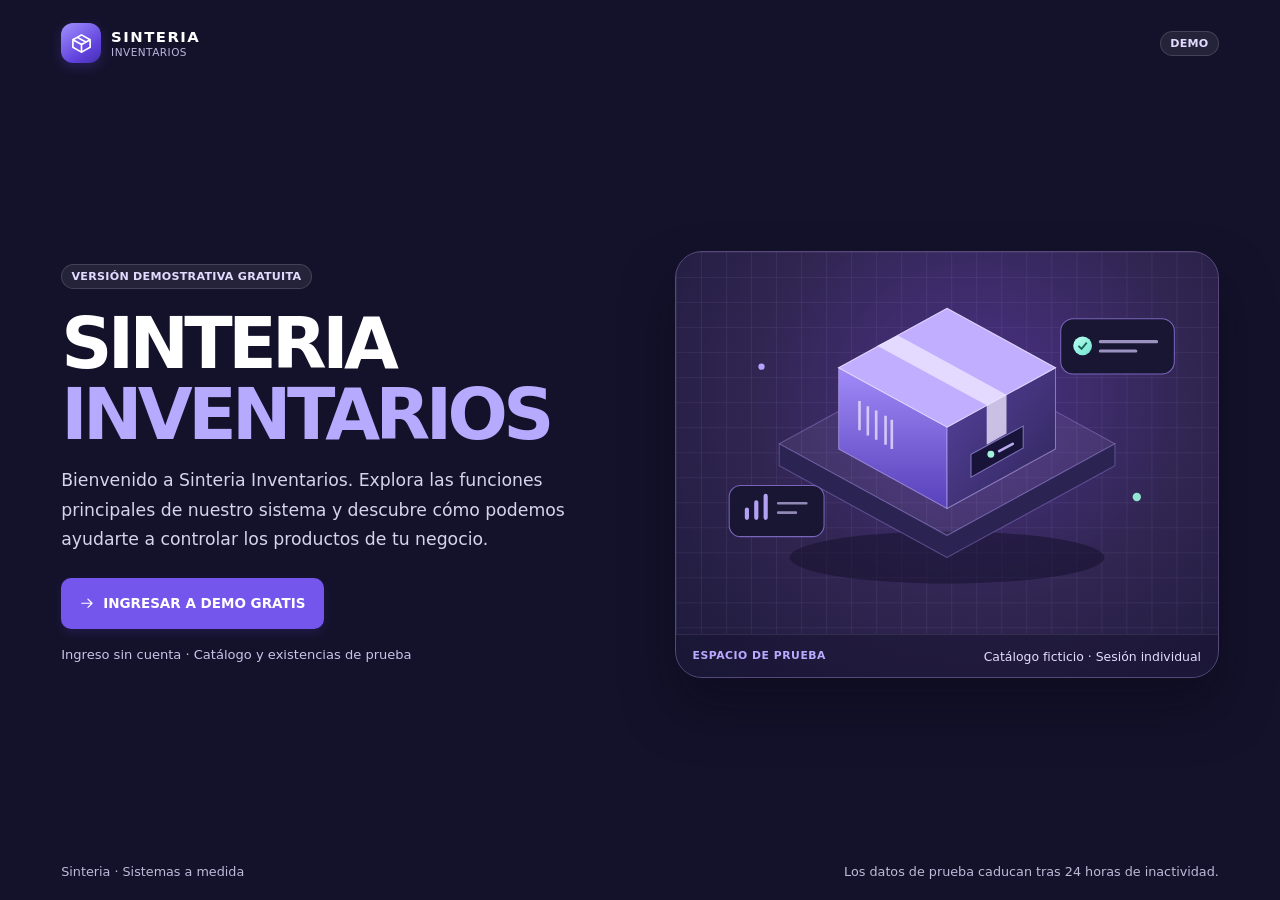
==== inventarios/index.html @ bbf470cc "Publicar demo de inventarios de Sinteria" ====
<!doctype html>
<html lang="es-PE">
<head>
  <meta charset="utf-8">
  <meta name="viewport" content="width=device-width, initial-scale=1, viewport-fit=cover">
  <meta name="color-scheme" content="light">
  <base target="_blank">
  <title>Sinteria Inventarios — Demo</title>
  <style>
:root {
  --bg: #f5f6fc;
  --paper: #fff;
  --text: #1e2037;
  --muted: #5c627a;
  --line: #e2e5f1;
  --brand: #5a3ed3;
  --brand-dark: #4730b3;
  --brand-light: #eeebff;
  --side: #191735;
  --green: #137058;
  --amber: #8a4b06;
  --red: #a72746;
  --blue: #1e568c;
  --shadow: 0 4px 16px #27234d0a;
  font-family: Inter, ui-sans-serif, system-ui, -apple-system, BlinkMacSystemFont, "Segoe UI", sans-serif;
  color: var(--text);
  background: var(--bg);
  font-size: 15px;
  font-synthesis: none;
}
*, *::before, *::after { box-sizing: border-box; }
body { margin: 0; min-width: 300px; }
a { color: var(--brand-dark); }
button, input, select, textarea { font: inherit; }
button, select { cursor: pointer; }
button:disabled { opacity: .55; cursor: wait; }
button:focus-visible, a:focus-visible, select:focus-visible, input:focus-visible, textarea:focus-visible {
  outline: 3px solid #856aff; outline-offset: 3px;
}
button:focus:not(:focus-visible) { outline: none; }
[hidden] { display: none !important; }
h1, h2, h3, p { margin: 0; }
h1, h2, h3 { letter-spacing: -.024em; }
small { font-size: .83rem; }
.muted, .caption { color: var(--muted); }
.caption { font-size: .88rem; line-height: 1.55; }
.skip { position: absolute; left: 12px; top: -100px; z-index: 90; padding: .75rem; background: white; }
.skip:focus { top: 8px; }
.icon { width: 1.18em; height: 1.18em; flex: none; vertical-align: -.2em; }
.tag, .pill {
  display: inline-flex; align-items: center; gap: .4rem; white-space: nowrap; border-radius: 999px;
  padding: .35rem .62rem; font-size: .74rem; font-weight: 750; letter-spacing: .025em;
}
.tag { color: #4c33bd; background: var(--brand-light); }
.pill { color: #46506a; background: #eef1f7; }
.pill.normal { color: var(--green); background: #e0f7ee; }
.pill.bajo { color: var(--amber); background: #fff0d9; }
.pill.quiebre { color: var(--red); background: #ffe9ee; }
.pill.exceso { color: var(--blue); background: #e7f2ff; }
.pill.entrada, .pill.positivo { color: var(--green); background: #e0f7ee; }
.pill.salida, .pill.negativo { color: #8d3550; background: #fdeaf0; }
.pill.traslado { color: var(--blue); background: #e7f2ff; }
.pill.venta { color: var(--brand-dark); background: var(--brand-light); }
.btn {
  display: inline-flex; justify-content: center; align-items: center; gap: .48rem; text-align: center;
  min-height: 40px; padding: .64rem .9rem; border: 1px solid transparent; border-radius: 10px;
  font-size: .9rem; font-weight: 710; text-decoration: none; line-height: 1.2;
  transition: background .16s ease, box-shadow .16s ease, border .16s ease;
}
.btn.primary { color: white; background: var(--brand); box-shadow: 0 4px 10px #5a3ed32c; }
.btn.primary:hover:not(:disabled) { background: var(--brand-dark); }
.btn.secondary { color: #423b69; background: white; border-color: #dce0ee; }
.btn.secondary:hover:not(:disabled) { border-color: #b9adee; background: #faf8ff; }
.btn.ghost { color: var(--brand-dark); background: transparent; }
.btn.ghost:hover:not(:disabled) { background: var(--brand-light); }
.btn.danger { color: white; background: #aa2d50; }
.btn.icon-only { min-width: 40px; padding: .58rem; }
.btn.small { min-height: 33px; padding: .45rem .61rem; font-size: .81rem; }
.btn .icon { width: 1.1rem; height: 1.1rem; }
.btn.is-loading::before { content: ''; width: .9em; height: .9em; border: 2px solid currentColor; border-right-color: transparent; border-radius: 100%; animation: spin .7s linear infinite; }
.btn.is-loading .icon { display: none; }
@keyframes spin { to { transform: rotate(360deg); } }
.brand { display: flex; align-items: center; gap: .66rem; min-width: 0; }
.brand-mark {
  display: grid; place-items: center; width: 40px; height: 40px; border-radius: 12px;
  background: linear-gradient(145deg,#a191ff,#6041dc 68%,#4430ac); color: white; box-shadow: 0 4px 12px #5340b753;
}
.brand-mark .icon { width: 23px; height: 23px; }
.brand strong { display: block; font-size: .99rem; font-weight: 840; letter-spacing: .1em; }
.brand small { display: block; color: #bcb6de; font-size: .7rem; letter-spacing: .045em; }
.welcome { min-height: 100dvh; display: grid; grid-template-rows: auto 1fr auto; color: white; background: #14122b; }
.welcome-header, .welcome-footer, .welcome-inner { max-width: 1260px; width: 100%; margin: 0 auto; }
.welcome-header { display: flex; justify-content: space-between; align-items: center; padding: 1.55rem clamp(1.2rem, 4vw, 4rem); }
.welcome-header .tag, .hero-tag { background: #ffffff13; color: #e3dbff; border: 1px solid #ffffff24; }
.welcome-footer { display: flex; justify-content: space-between; flex-wrap: wrap; gap: .6rem; padding: 1.4rem clamp(1.2rem, 4vw, 4rem); font-size: .85rem; color: #c0bad9; }
.welcome-inner { display: grid; grid-template-columns: minmax(0,1.04fr) minmax(0,.96fr); align-items: center; gap: 1.6rem; padding: 2rem clamp(1.2rem, 4vw, 4rem); }
.welcome-copy h1 { font-size: clamp(2.75rem, 5.55vw, 5.2rem); letter-spacing: -.065em; line-height: .99; font-weight: 810; margin: 1.35rem 0 1.1rem; }
.welcome-copy h1 span { display: block; color: #b6aaff; }
.welcome-copy p { max-width: 34rem; font-size: clamp(1rem, 1.35vw, 1.17rem); line-height: 1.7; color: #d7d2ed; margin-bottom: 1.55rem; }
.welcome .btn.primary { background: #7456ec; min-height: 51px; padding-inline: 1.15rem; }
.welcome .btn.primary:hover { background: #6547e3; }
.welcome-copy .mini { margin: 1rem 0 0; color: #cac3e7; font-size: .87rem; }
.welcome-visual {
  border-radius: 27px; overflow: hidden; position: relative; min-width: 0;
  background: radial-gradient(ellipse at 55% 34%,#4b3286 0,#302550 54%,#1c193a 100%);
  border: 1px solid #574879; box-shadow: 0 30px 50px #08071680; isolation: isolate;
}
.welcome-visual svg { width: 100%; display: block; }
.visual-caption { padding: .92rem 1.12rem; display: flex; justify-content: space-between; flex-wrap: wrap; gap: .5rem; color: #e4ddff; background: #17143188; border-top: 1px solid #ffffff17; font-size: .83rem; }
.visual-caption strong { letter-spacing: .05em; font-size: .72rem; color: #b9aaff; }
.choose { max-width: 850px; width: 100%; margin: auto; padding: 1.8rem 1.15rem 3.2rem; }
.choose h1 { font-size: clamp(2rem, 4vw, 3.4rem); line-height: 1.05; margin: .75rem 0 .62rem; }
.choose > p { color: #d0c9ea; line-height: 1.55; }
.mode-grid { display: grid; grid-template-columns: 1fr 1fr; gap: 1rem; margin-top: 1.5rem; }
.mode-card { display: flex; flex-direction: column; align-items: flex-start; text-align: left; padding: 1.35rem; border: 1px solid #605687; border-radius: 17px; color: white; background: #242044; transition: background .18s, border .18s; }
.mode-card:hover:not(:disabled) { background: #322655; border-color: #a591ee; }
.mode-card h2 { font-size: 1.4rem; margin: .7rem 0 .45rem; }
.mode-card p { color: #d6cfee; line-height: 1.55; margin-bottom: 1rem; }
.mode-card .go { color: #c7baff; font-weight: 740; margin-top: auto; }
.shell { min-height: 100dvh; display: grid; grid-template-columns: 242px minmax(0, 1fr); }
.sidebar { height: 100dvh; position: sticky; top: 0; overflow: auto; background: var(--side); color: #fff; padding: 1.15rem .83rem; display: flex; flex-direction: column; }
.sidebar .brand { padding: .25rem .42rem 1.15rem; }
.nav-section { padding: .68rem .54rem .25rem; color: #a8a1c7; font-size: .66rem; letter-spacing: .12em; font-weight: 800; }
.nav-link {
  width: 100%; display: flex; align-items: center; gap: .7rem; background: transparent; color: #dfdbf0; border: 0;
  text-align: left; border-radius: 9px; padding: .59rem .59rem; min-height: 38px; font-size: .85rem; font-weight: 620;
}
.nav-link:hover { background: #ffffff12; }
.nav-link[aria-current="page"] { color: #fff; background: #4e3a91; box-shadow: inset 3px 0 #a58eff; }
.nav-link .lock-icon { margin-left: auto; color: #b1a9cf; font-size: .88em; }
.side-bottom { margin-top: auto; padding: .85rem .62rem .08rem; }
.side-bottom div { display: flex; align-items: center; gap: .5rem; color: #dbd4f5; font-size: .8rem; }
.side-bottom small { display: block; color: #b8b0d3; padding-top: .3rem; font-size: .72rem; }
.topbar { min-height: 67px; background: var(--paper); border-bottom: 1px solid var(--line); display: flex; align-items: center; justify-content: space-between; gap: 1rem; padding: .75rem clamp(1rem,3vw,2.2rem); position: sticky; top: 0; z-index: 10; }
.top-left, .top-right, .actions { display: flex; align-items: center; flex-wrap: wrap; gap: .58rem; }
.top-context { font-size: .87rem; font-weight: 720; }
.top-mode { color: var(--brand-dark); }
.avatar { display: grid; place-items: center; width: 36px; height: 36px; border-radius: 50%; background: #ebe5ff; color: #462fae; font-size: .74rem; font-weight: 820; }
.mobile-nav { display: none; }
.main { max-width: 1570px; margin: 0 auto; padding: 1.4rem clamp(1rem,3vw,2.2rem) 2.2rem; }
.page-head { display: flex; flex-wrap: wrap; align-items: flex-end; justify-content: space-between; gap: .9rem; margin-bottom: 1.1rem; }
.page-head h1 { font-size: clamp(1.8rem,3vw,2.5rem); line-height: 1.08; margin: .3rem 0; }
.eyebrow { color: var(--brand-dark); font-size: .72rem; font-weight: 830; letter-spacing: .11em; text-transform: uppercase; }
.page-head p { color: var(--muted); line-height: 1.5; font-size: .92rem; max-width: 46rem; }
.dash-banner { display: flex; justify-content: space-between; align-items: center; flex-wrap: wrap; gap: .85rem; background: linear-gradient(104deg,#271e56,#3d297d 75%,#5535a0); color: white; border-radius: 15px; padding: 1.02rem 1.2rem; margin-bottom: 1rem; }
.dash-banner h2 { font-size: 1.24rem; margin: .22rem 0; }
.dash-banner .eyebrow, .dash-banner p { color: #ddd4fc; }
.dash-banner p { font-size: .85rem; }
.dash-banner .btn { border-color: #ffffff48; color: white; background: #ffffff13; }
.dash-banner .btn:hover { background: #ffffff26; }
.metrics { display: grid; grid-template-columns: repeat(4,minmax(0,1fr)); gap: .85rem; margin-bottom: 1rem; }
.metrics.sales-metrics { grid-template-columns: repeat(3,minmax(0,1fr)); }
.metric {
  min-width: 0; min-height: 124px; border: 1px solid var(--line); border-radius: 13px; background: white; box-shadow: var(--shadow);
  padding: .85rem; color: var(--text); text-align: left; display: flex; flex-direction: column; gap: .28rem; justify-content: space-between;
}
button.metric:hover { border-color: #b8a7ef; }
.metric-title { display: flex; align-items: center; justify-content: space-between; gap: .3rem; font-weight: 720; font-size: .85rem; }
.metric-icon { width: 31px; height: 31px; display: grid; place-items: center; flex: none; border-radius: 9px; background: #efebff; color: #5a3ed3; }
.metric-icon.bajo { background: #fff0d9; color: var(--amber); }
.metric-icon.quiebre { background: #ffe9ee; color: var(--red); }
.metric-icon.exceso { background: #e7f2ff; color: var(--blue); }
.metric-value { font-size: clamp(1.4rem,2.5vw,1.95rem); font-weight: 810; line-height: 1.08; overflow-wrap: anywhere; }
.metric-value.text { font-size: 1.12rem; }
.metric-caption { color: var(--muted); font-size: .75rem; }
.grid-two { display: grid; grid-template-columns: 1.05fr 1fr; gap: .9rem; margin-bottom: .9rem; }
.panel { min-width: 0; background: white; border: 1px solid var(--line); border-radius: 14px; box-shadow: var(--shadow); overflow: hidden; }
.panel.pad { padding: 1.05rem; }
.panel-head { display: flex; justify-content: space-between; align-items: center; gap: .55rem; padding: .9rem 1rem; }
.panel-head h2, .panel.pad h2 { font-size: 1.17rem; }
.panel-head p { margin-top: .2rem; }
.stack { display: grid; gap: .9rem; }
.table-wrap { overflow: auto; width: 100%; }
.table-wrap:focus-visible { outline: 3px solid #856aff; outline-offset: -3px; }
table { border-collapse: collapse; width: 100%; font-size: .87rem; text-align: left; }
th { background: #f3f3fa; color: #4f546f; font-size: .72rem; font-weight: 820; letter-spacing: .045em; text-transform: uppercase; }
th, td { padding: .7rem .78rem; border-bottom: 1px solid #edf0f7; vertical-align: middle; }
tbody tr:last-child td { border-bottom: 0; }
tbody tr:hover td { background: #fafaff; }
td small { display: block; color: var(--muted); margin-top: .22rem; line-height: 1.36; }
td .btn + .btn { margin-left: .25rem; }
.name-cell { min-width: 140px; }
.path-cell { min-width: 154px; }
.nowrap { white-space: nowrap; }
.num { text-align: right; font-variant-numeric: tabular-nums; white-space: nowrap; }
.id, .code { font-family: ui-monospace, SFMono-Regular, Consolas, monospace; font-weight: 700; font-size: .77rem; color: #51428b; }
.filter-bar { display: flex; flex-wrap: wrap; gap: .65rem; align-items: flex-end; padding: .83rem; border-bottom: 1px solid var(--line); }
.filter-bar .field { flex: 1 1 135px; min-width: 0; }
.filter-bar .field.search { flex: 2 1 220px; }
.field { display: flex; min-width: 0; flex-direction: column; gap: .36rem; font-size: .83rem; font-weight: 720; color: #373a54; }
.field input, .field select, .field textarea {
  min-height: 40px; width: 100%; min-width: 0; color: var(--text); background: white; border: 1px solid #d9ddeb; padding: .6rem .66rem;
  border-radius: 8px; font-size: .88rem; font-weight: 520;
}
.field textarea { resize: vertical; min-height: 67px; }
.field input::placeholder, .field textarea::placeholder { color: #747995; }
.field small { font-weight: 500; }
.field-grid { display: grid; grid-template-columns: repeat(2,minmax(0,1fr)); gap: .8rem; }
.field-grid.three { grid-template-columns: repeat(3,minmax(0,1fr)); }
.field-grid .wide { grid-column: 1 / -1; }
.table-note { padding: .68rem .82rem; border-top: 1px solid var(--line); color: var(--muted); font-size: .8rem; }
.empty { padding: 2rem 1rem; text-align: center; color: var(--muted); }
.empty .icon { font-size: 1.55rem; color: #7964c5; margin-bottom: .38rem; }
.empty strong { display: block; color: var(--text); margin: .26rem 0; }
.empty p { font-size: .87rem; line-height: 1.5; }
.warehouse-bars { display: grid; gap: .84rem; padding: .1rem 1rem 1.1rem; }
.bar-item { display: grid; gap: .3rem; min-width: 0; }
.bar-title { display: flex; justify-content: space-between; align-items: center; gap: .45rem; font-size: .85rem; }
.bar-title strong { overflow-wrap: anywhere; }
.bar-track { height: 7px; border-radius: 30px; background: #edeafa; overflow: hidden; }
.bar-fill { height: 100%; min-width: 0; border-radius: 30px; background: linear-gradient(90deg,#6c4de1,#9782ee); }
.list { list-style: none; margin: 0; padding: 0; }
.list-row { display: flex; justify-content: space-between; align-items: center; gap: .68rem; padding: .66rem 1rem; border-top: 1px solid #edf0f7; font-size: .86rem; }
.list-row strong, .list-row small { display: block; }
.list-row small { margin-top: .2rem; color: var(--muted); }
.tree { display: grid; grid-template-columns: repeat(3,minmax(0,1fr)); gap: .9rem; }
.tree-card h2 { font-size: 1.05rem; }
.tree-sub { padding: .75rem .88rem; border-top: 1px solid var(--line); }
.tree-sub h3 { font-size: .9rem; }
.tree-heading { display: flex; justify-content: space-between; gap: .35rem; align-items: flex-start; }
.tree-loc { display: flex; align-items: center; justify-content: space-between; gap: .25rem; padding: .45rem 0; color: var(--muted); font-size: .84rem; }
.tree-loc .actions { flex-wrap: nowrap; }
.guide { padding: clamp(1.05rem,3vw,1.9rem); max-width: 820px; }
.guide h2 { margin: .65rem 0 .6rem; font-size: 1.5rem !important; }
.guide p { color: var(--muted); line-height: 1.65; margin-bottom: .82rem; }
.guide .actions { margin-top: 1.05rem; }
.guide + .guide { margin-top: 1rem; }
.notice { padding: .72rem .84rem; color: #4a3c78; background: #f0edff; border: 1px solid #e5dfff; border-radius: 10px; line-height: 1.55; font-size: .87rem; }
.notice.error { color: #941f43; background: #fff0f3; border-color: #f5c9d5; }
.notice.good { color: #126449; background: #e5f8ef; border-color: #c8ebde; }
.notice.warn { color: #7b490c; background: #fff4e2; border-color: #f6deba; }
.periods { display: flex; align-items: flex-end; flex-wrap: wrap; gap: .55rem; margin-bottom: .9rem; }
.periods .field { min-width: 136px; }
.pills { display: flex; gap: .4rem; flex-wrap: wrap; }
.period-button { background: white; color: #4d4673; border: 1px solid #dfe1ef; border-radius: 20px; font-size: .83rem; font-weight: 730; padding: .5rem .76rem; min-height: 35px; }
.period-button[aria-pressed="true"] { color: #4d33bf; background: #eeeaff; border-color: #bfaef9; }
.sale-builder { display: grid; gap: .65rem; }
.cart-total { display: flex; justify-content: flex-end; align-items: baseline; gap: .75rem; font-weight: 750; }
.cart-total strong { font-size: 1.43rem; color: var(--brand-dark); }
.route { border: 1px solid var(--line); border-radius: 10px; padding: .68rem; min-width: 0; margin: 0; }
.route legend { font-size: .86rem; font-weight: 730; padding: 0 .28rem; }
.route .caption { margin-top: .44rem; }
.report-link { color: inherit; font-weight: 800; }
dialog {
  border: 1px solid var(--line); border-radius: 16px; padding: 0; width: min(95vw, 650px); max-width: calc(100vw - 18px);
  max-height: calc(100dvh - 28px); color: var(--text); box-shadow: 0 22px 90px #14102e55; overflow: auto;
}
dialog[data-wide="true"] { width: min(95vw, 860px); }
dialog::backdrop { background: #181432a6; }
.dialog-head { background: white; position: sticky; top: 0; z-index: 1; padding: .88rem 1.02rem; display: flex; align-items: flex-start; justify-content: space-between; gap: .6rem; border-bottom: 1px solid var(--line); }
.dialog-head h2 { margin: .21rem 0 .18rem; font-size: 1.4rem; }
.dialog-body { padding: .97rem 1.02rem; display: grid; gap: .83rem; }
.dialog-foot { padding: .75rem 1.02rem; display: flex; justify-content: flex-end; gap: .52rem; border-top: 1px solid var(--line); background: white; position: sticky; bottom: 0; z-index: 1; }
.toasts { position: fixed; right: 1rem; bottom: max(1rem,env(safe-area-inset-bottom)); max-width: min(370px,calc(100vw - 2rem)); z-index: 30; display: grid; gap: .45rem; }
.toast { display: flex; align-items: flex-start; gap: .62rem; border: 1px solid #bce8d4; color: #125d49; background: #e9fbf2; padding: .74rem .8rem; border-radius: 10px; box-shadow: 0 5px 18px #19153526; font-weight: 680; font-size: .88rem; line-height: 1.43; }
.toast.error { color: #941f43; border-color: #f2c4d3; background: #fff1f5; }
.toast.warn { color: #7b490c; border-color: #f0d8b2; background: #fff5e4; }
.overlay { display: none; }
@media (max-width: 1120px) { .tree { grid-template-columns: repeat(2,minmax(0,1fr)); } }
@media (max-width: 960px) {
  .shell { grid-template-columns: 204px minmax(0,1fr); }
  .metrics, .metrics.sales-metrics { grid-template-columns: repeat(2,minmax(0,1fr)); }
  .grid-two { grid-template-columns: 1fr; }
}
@media (max-width: 740px) {
  .shell { display: block; }
  .sidebar { position: fixed; left: 0; top: 0; bottom: 0; z-index: 25; width: min(280px,82vw); transform: translateX(-102%); transition: transform .18s ease; visibility: hidden; }
  .sidebar.open { transform: translateX(0); visibility: visible; }
  .overlay.open { display: block; position: fixed; inset: 0; z-index: 20; border: 0; background: #1714338c; }
  .mobile-nav { display: inline-flex; }
  .topbar { min-height: 58px; gap: .45rem; padding: .52rem .75rem; }
  .top-context, .top-right .avatar { display: none; }
  .top-right .btn { max-width: 47vw; }
  .main { padding: 1rem .75rem 1.6rem; }
  .tree { grid-template-columns: 1fr; }
  .welcome-inner { grid-template-columns: 1fr; gap: 1.3rem; align-content: start; padding-top: 1.3rem; }
  .welcome-visual { max-width: 490px; }
  .welcome-visual svg { max-height: 235px; }
  .welcome-footer { padding-top: .9rem; }
  .field input, .field select, .field textarea { font-size: 16px; }
}
@media (max-width: 480px) {
  .mode-grid { grid-template-columns: 1fr; }
  .metric { min-height: 111px; padding: .65rem; }
  .metric-title { font-size: .8rem; }
  .metric-icon { width: 27px; height: 27px; }
  .welcome-copy h1 { margin-top: 1rem; }
  .field-grid.three { grid-template-columns: 1fr; }
  .table-wrap th, .table-wrap td { padding: .59rem .66rem; }
  .top-right .btn { font-size: .76rem; }
}
@media (prefers-reduced-motion: reduce) { *, *::before, *::after { scroll-behavior: auto !important; transition: none !important; animation-duration: .01ms !important; } }
</style>
  <link rel="canonical" href="https://sinteria.github.io/inventarios/">
  <link rel="icon" href="/favicon.ico">
  <meta name="description" content="Prueba el sistema de inventarios, almacenes y ventas de Sinteria con datos de demostración.">
  <meta property="og:title" content="Sinteria Inventarios — Demo">
  <meta property="og:site_name" content="Sinteria Automatizaciones">
  <meta property="og:description" content="Prueba inventarios, almacenes y ventas de Sinteria. Acceso gratuito para clientes.">
  <meta property="og:type" content="website">
  <meta property="og:url" content="https://sinteria.github.io/inventarios/">
  <meta property="og:image" content="https://sinteria.github.io/logo-sinteria.jpeg">
  <meta property="og:image:alt" content="Sinteria Automatizaciones">
  <script>
    window.google = {
      script: {
        run: {
          withSuccessHandler(success) {
            return {
              withFailureHandler(failure) {
                return {
                  rpc(action, token, payload) {
                    fetch('https://script.google.com/macros/s/AKfycbyBjl0xEa5GILQeeexCVjn1zinYg0kTvMvW0BZh7hofvrGq5mDd-rtRiIGBftK8bjpm/exec', {
                      method: 'POST',
                      headers: { 'Content-Type': 'text/plain; charset=utf-8' },
                      body: JSON.stringify({ protocol: 'sinteria-rpc-v1', action, token, payload }),
                      credentials: 'omit',
                      redirect: 'follow',
                      referrerPolicy: 'no-referrer'
                    }).then(response => response.json()).then(success, failure);
                  }
                };
              }
            };
          }
        }
      }
    };
  </script>
</head>
<body>
  <a class="skip" href="#main" target="_self">Saltar al contenido</a>
  <div id="app"></div>
  <dialog id="modal" aria-labelledby="dialog-title">
    <div id="modal-content"></div>
  </dialog>
  <div id="toast-area" class="toasts" aria-live="polite"></div>
  <noscript>Activa JavaScript en tu navegador para utilizar la demo de Sinteria Inventarios.</noscript>
  <script>
(() => {
'use strict';

const icons = {
  box:'<path d="M21 8v8l-9 5-9-5V8l9-5 9 5ZM3 8l9 5 9-5M12 13v8M7.5 5.5l9 5"/>',
  grid:'<rect x="3" y="3" width="7" height="7" rx="1.2"/><rect x="14" y="3" width="7" height="7" rx="1.2"/><rect x="3" y="14" width="7" height="7" rx="1.2"/><rect x="14" y="14" width="7" height="7" rx="1.2"/>',
  entry:'<path d="M5 12v7h14v-7M12 3v11m-4-4 4 4 4-4"/>',
  exit:'<path d="M5 12v7h14v-7M12 14V3m-4 4 4-4 4 4"/>',
  cart:'<path d="M3 4h2l3 11h10l3-8H6"/><circle cx="9" cy="20" r="1"/><circle cx="17" cy="20" r="1"/>',
  pin:'<path d="M19 10c0 5-7 11-7 11S5 15 5 10a7 7 0 1 1 14 0Z"/><circle cx="12" cy="10" r="2.2"/>',
  layers:'<path d="m12 3 9 5-9 5-9-5 9-5Zm-9 9 9 5 9-5m-18 4 9 5 9-5"/>',
  transfer:'<path d="M3 7h17m-4-4 4 4-4 4M21 17H4m4-4-4 4 4 4"/>',
  clock:'<circle cx="12" cy="12" r="9"/><path d="M12 7v5l3 2"/>',
  alert:'<path d="m12 3 10 17H2L12 3Zm0 6v4m0 3v.1"/>',
  close:'<path d="m6 6 12 12M18 6 6 18"/>',
  check:'<path d="m5 12 4 4L19 6"/>',
  caret:'<path d="m6 9 6 6 6-6"/>',
  arrow:'<path d="M4 12h15m-6-6 6 6-6 6"/>',
  menu:'<path d="M4 6h16M4 12h16M4 18h16"/>',
  plus:'<path d="M12 5v14M5 12h14"/>',
  search:'<circle cx="10.8" cy="10.8" r="6.5"/><path d="m16 16 4 4"/>',
  download:'<path d="M4 15v5h16v-5M12 3v12m-4-4 4 4 4-4"/>',
  lock:'<rect x="5" y="10" width="14" height="11" rx="2"/><path d="M8 10V7a4 4 0 0 1 8 0v3m-4 4v3"/>',
  help:'<circle cx="12" cy="12" r="9"/><path d="M9.5 9a2.5 2.5 0 1 1 3.8 2.1c-1 .6-1.3 1.1-1.3 2.1m0 2.8v.1"/>',
  adjust:'<path d="M4 6h16M4 12h16M4 18h16"/><circle cx="9" cy="6" r="2" fill="white"/><circle cx="16" cy="12" r="2" fill="white"/><circle cx="11" cy="18" r="2" fill="white"/>',
  refresh:'<path d="M20 7v5h-5M4 17v-5h5m11 0a8 8 0 0 0-14-5M4 12a8 8 0 0 0 14 5"/>',
  chat:'<path d="M20 11.5a8 8 0 0 1-8 8c-1.2 0-2.3-.3-3.4-.7L4 20l1.2-4.1A8 8 0 1 1 20 11.5ZM8 12h8"/>',
  edit:'<path d="m5 15 10-10 4 4-10 10H5v-4Zm8-8 4 4"/>',
  trash:'<path d="M4 7h16M9 7V4h6v3m3 0-1 13H7L6 7m4 4v5m4-5v5"/>'
};

const pages = {
  dashboard: ['Panel de control','grid'], stock: ['Stock real','box'], products: ['Data maestra','layers'],
  entries: ['Entradas','entry'], exits: ['Salidas','exit'], sales: ['Ventas','cart'], places: ['Almacenes y ubicaciones','pin'],
  transfers: ['Traslados','transfer'], adjustments: ['Ajustes de stock','adjust'], ledger: ['Kardex e historial','clock'],
  alerts: ['Alertas de inventario','alert'], imports: ['Importar Excel','download'], help: ['Acerca de la demo','help']
};
const STATUS = {
  'NORMAL':'normal', 'STOCK BAJO':'bajo', 'QUIEBRE DE STOCK':'quiebre', 'EXCESO DE STOCK':'exceso', 'INACTIVO':'inactivo'
};
const WA = 'https://wa.me/51932280554?text=' + encodeURIComponent('Hola, estuve probando Sinteria Inventarios Demo y quisiera información sobre un sistema de inventarios personalizado para mi empresa.');
const MODE = { almacen: 'Almacén interno', ventas: 'Ventas + inventario' };
const STORAGE = 'sinteria-demo-v1';
const ui = { page:'dashboard', choose:false, nav:false, filters:{}, range:'today', dates:{}, cart:[], busy:false, modal:null, retries:new Map() };
let data = null;
let token = '';
try { token = sessionStorage.getItem(STORAGE) || ''; } catch (_) {}

const $ = (selector, root = document) => root.querySelector(selector);
const $$ = (selector, root = document) => [...root.querySelectorAll(selector)];
const escape = value => String(value ?? '').replace(/[&<>"']/g, char => ({'&':'&amp;','<':'&lt;','>':'&gt;','"':'&quot;',"'":'&#39;'}[char]));
const fold = value => String(value ?? '').normalize('NFD').replace(/[\u0300-\u036f]/g, '').toLowerCase();
const qFmt = new Intl.NumberFormat('es-PE', {maximumFractionDigits:3});
const moneyFmt = new Intl.NumberFormat('es-PE', {minimumFractionDigits:2,maximumFractionDigits:2});
const qty = value => qFmt.format(Number(value || 0));
const money = value => 'S/ ' + moneyFmt.format(Number(value || 0));
const cents = value => Math.round(Number(value || 0) * 100);
const mill = value => Math.round(Number(value || 0) * 1000);
const quantSum = rows => rows.reduce((total, row) => total + mill(row.qty), 0) / 1000;
const dateFmt = stamp => stamp ? stamp.slice(0,10).split('-').reverse().join('/') : '—';
const hourFmt = stamp => stamp ? stamp.slice(11,19) : '—';
const actionIcon = name => `<svg aria-hidden="true" class="icon" viewBox="0 0 24 24" fill="none" stroke="currentColor" stroke-width="1.75" stroke-linecap="round" stroke-linejoin="round">${icons[name] || icons.box}</svg>`;
const modeName = () => MODE[data?.mode] || 'Selecciona modalidad';
const byId = (key, id) => data[key].find(item => item.id === id);
const getProduct = id => byId('p', id);
const getFilter = () => ui.filters[ui.page] ||= {};
const badge = status => `<span class="pill ${STATUS[status] || ''}">${escape(status)}</span>`;
const idText = id => `<span class="id" title="${escape(id)}">${escape(id)}</span>`;

function button(label, action, symbol, variant = 'secondary', value = '', extra = '') {
  return `<button class="btn ${variant}" type="button" data-action="${action}" data-value="${escape(value)}" ${extra}>${symbol ? actionIcon(symbol) : ''}${escape(label)}</button>`;
}

function brand() {
  return `<div class="brand"><span class="brand-mark">${actionIcon('box')}</span><div><strong>SINTERIA</strong><small>INVENTARIOS</small></div></div>`;
}

function welcomeVisual() {
  return `<div class="welcome-visual" aria-hidden="true">
  <svg viewBox="0 0 520 366">
    <defs>
      <pattern id="grid-lines" width="24" height="24" patternUnits="userSpaceOnUse"><path d="M24 0H0V24" fill="none" stroke="#c9b7ff" stroke-opacity=".14"/></pattern>
      <linearGradient id="front" x1="0" x2="0" y2="1"><stop stop-color="#a18af8"/><stop offset="1" stop-color="#5740ba"/></linearGradient>
      <linearGradient id="back" x1="0" x2="1" y2="1"><stop stop-color="#57429e"/><stop offset="1" stop-color="#2e2559"/></linearGradient>
      <linearGradient id="cyan" x1="0" x2="1" y2="1"><stop stop-color="#bcfff0"/><stop offset="1" stop-color="#6ee4cf"/></linearGradient>
    </defs>
    <rect width="520" height="366" fill="url(#grid-lines)"/>
    <ellipse cx="260" cy="293" rx="151" ry="25" fill="#15112d" opacity=".55"/>
    <path d="M260 272 99 184l161-88 161 88-161 88Z" fill="#e4d6ff" fill-opacity=".07" stroke="#beabff" stroke-opacity=".31"/>
    <path d="M260 293 99 205v-21l161 88 161-88v21Z" fill="#2b2352" stroke="#a18de4" stroke-opacity=".4"/>
    <path d="m260 246-104-57v-78l104 57Z" fill="url(#front)" stroke="#cbbdff" stroke-opacity=".5"/>
    <path d="m260 246 104-57v-78l-104 57Z" fill="url(#back)" stroke="#cbbdff" stroke-opacity=".52"/>
    <path d="m260 168-104-57 104-57 104 57Z" fill="#c1aeff" stroke="#e3d8ff"/>
    <path d="m213 80 104 57v37l-19 11v-38l-105-57Z" fill="#efe7ff" fill-opacity=".78"/>
    <path d="M176 143v28m8-23v28m8-24v28m9-23v28m6-24v28" stroke="#efe7ff" stroke-width="2.5" opacity=".75"/>
    <path d="M283 216v-22l50-27v21Z" fill="#181339" stroke="#bcaeff" stroke-opacity=".58"/>
    <circle cx="302" cy="194" r="3.3" fill="#a1f2d9"/><path d="m310 191 13-7" stroke="#b9acef" stroke-width="2.6" stroke-linecap="round"/>
    <rect x="369" y="64" width="109" height="53" rx="12" fill="#191634" stroke="#7966bc"/>
    <circle cx="390" cy="90" r="9" fill="url(#cyan)"/><path d="m386 90 3 3 5-6" fill="none" stroke="#1c6158" stroke-width="1.8"/>
    <path d="M407 86h54m-54 9h34" stroke="#c4b9ec" stroke-width="3" stroke-linecap="round" opacity=".76"/>
    <rect x="51" y="224" width="91" height="49" rx="11" fill="#191634" stroke="#7966bc"/>
    <path d="M68 255v-8m9 8v-15m9 15v-21" stroke="#b3a1f4" stroke-width="4" stroke-linecap="round"/>
    <path d="M98 241h27m-27 9h17" stroke="#c4b9ec" stroke-width="2.5" stroke-linecap="round" opacity=".7"/>
    <circle cx="82" cy="110" r="3" fill="#b7a1ff"/><circle cx="442" cy="235" r="4" fill="#91e5d3"/>
  </svg><div class="visual-caption"><strong>ESPACIO DE PRUEBA</strong><span>Catálogo ficticio · Sesión individual</span></div></div>`;
}

function welcome() {
  return `<div class="welcome"><header class="welcome-header">${brand()}<span class="tag">DEMO</span></header>
    <main id="main" class="welcome-inner"><div class="welcome-copy"><span class="tag hero-tag">VERSIÓN DEMOSTRATIVA GRATUITA</span>
    <h1>SINTERIA <span>INVENTARIOS</span></h1>
    <p>Bienvenido a Sinteria Inventarios. Explora las funciones principales de nuestro sistema y descubre cómo podemos ayudarte a controlar los productos de tu negocio.</p>
    ${button('INGRESAR A DEMO GRATIS','start','arrow','primary')}
    <p class="mini">Ingreso sin cuenta · Catálogo y existencias de prueba</p></div>${welcomeVisual()}</main>
    <footer class="welcome-footer"><span>Sinteria · Sistemas a medida</span><span>Los datos de prueba caducan tras 24 horas de inactividad.</span></footer></div>`;
}

function chooser() {
  const options = [
    ['almacen','A','layers','Controla insumos, materiales y mercadería con entradas, salidas, traslados y Kardex.'],
    ['ventas','B','cart','Registra ventas con varios productos y revisa importes, cantidades y stock actualizado.']
  ];
  return `<div class="welcome"><header class="welcome-header">${brand()}<span class="tag">DEMO</span></header>
  <main id="main" class="choose"><span class="tag hero-tag">ADMINISTRADOR DEMO</span><h1>Elige una modalidad</h1>
  <p>Puedes cambiar de modalidad desde el menú y seguir usando los mismos productos y movimientos.</p>
  <div class="mode-grid">${options.map(([key,letter,icon,description]) => `
  <button type="button" class="mode-card" data-action="mode" data-value="${key}">
  <span class="tag hero-tag">${actionIcon(icon)} MODALIDAD ${letter}</span><h2>${MODE[key]}</h2><p>${description}</p><span class="go">Usar esta modalidad ${actionIcon('arrow')}</span></button>`).join('')}</div>
  ${data.mode ? `<p style="margin-top:1rem">${button('Volver al panel','choose-back','arrow')}</p>` : ''}
  </main><footer class="welcome-footer"><span>Sesión individual de demostración</span><span>Usa únicamente datos ficticios.</span></footer></div>`;
}

function layout() {
  const group = (title, keys) => `<div class="nav-section">${title}</div>${keys.map(key => `
    <button type="button" data-action="nav" data-value="${key}" class="nav-link" ${ui.page === key ? 'aria-current="page"' : ''}>
    ${actionIcon(pages[key][1])}${pages[key][0]}${key === 'imports' ? `<span class="lock-icon">${actionIcon('lock')}</span>` : ''}</button>`).join('')}`;
  const ops = ['entries','exits','transfers','adjustments'];
  if (data.mode === 'ventas') ops.splice(2,0,'sales');
  return `<div class="shell"><aside class="sidebar ${ui.nav ? 'open' : ''}">${brand()}
  <nav aria-label="Menú principal">
  ${group('RESUMEN',['dashboard','alerts'])}${group('INVENTARIO',['stock','products','places'])}${group('OPERACIONES',ops)}
  ${group('GESTIÓN',['ledger','imports','help'])}
  <div class="nav-section">SESIÓN</div>
  <button type="button" class="nav-link" data-action="choose">${actionIcon('transfer')} Cambiar modalidad</button>
  <button type="button" class="nav-link" data-action="reset">${actionIcon('refresh')} Reiniciar mi demo</button>
  </nav><div class="side-bottom"><div>${actionIcon('lock')} Sesión individual</div><small>${data.left} operaciones disponibles</small></div></aside>
  <button class="overlay ${ui.nav ? 'open' : ''}" data-action="nav-toggle" aria-label="Cerrar menú"></button>
  <div><header class="topbar"><div class="top-left">
  ${button('','nav-toggle','menu','secondary icon-only mobile-nav','','aria-label="Abrir menú" aria-expanded="' + ui.nav + '"')}
  <span class="top-context">Inventarios <span class="muted">/</span> Espacio de prueba</span><span class="tag">DEMO</span></div>
  <div class="top-right">${button(modeName(),'choose','caret','secondary small top-mode')}
  ${button('','refresh','refresh','ghost icon-only','','aria-label="Actualizar sesión" title="Actualizar sesión"')}
  <span class="avatar" title="Administrador Demo" aria-label="Administrador Demo">AD</span></div></header>
  <main id="main" class="main" tabindex="-1"></main></div></div>`;
}

function render() {
  $('#app').innerHTML = !data ? welcome() : (!data.mode || ui.choose) ? chooser() : layout();
  if (data?.mode && !ui.choose) $('#main').innerHTML = pageContent();
}

function goto(page, filter = null) {
  if (!pages[page] || (page === 'sales' && data.mode !== 'ventas')) return;
  ui.nav = false;
  ui.page = page;
  if (filter) ui.filters[page] = filter;
  render();
  window.scrollTo(0,0);
  $('#main')?.focus({preventScroll:true});
}

function pageContent() {
  if (ui.page === 'dashboard') return dashboard();
  if (ui.page === 'products') return productsPage();
  if (ui.page === 'stock' || ui.page === 'alerts') return stockPage(ui.page === 'alerts');
  if (ui.page === 'places') return placesPage();
  if (ui.page === 'sales') return salesPage();
  if (ui.page === 'imports' || ui.page === 'help') return helpPage(ui.page === 'imports');
  return movementsPage();
}

function head(title, description, actions = '', section = 'Gestión de inventarios') {
  return `<div class="page-head"><div><div class="eyebrow">${escape(section)}</div><h1>${escape(title)}</h1><p>${escape(description)}</p></div><div class="actions">${actions}</div></div>`;
}

function table(headers, rows, emptyTitle = 'Sin registros', emptyText = 'Aquí aparecerán las operaciones que registres.', name = 'Resultados') {
  if (!rows.length) return empty(emptyTitle,emptyText);
  return `<div class="table-wrap" role="region" aria-label="${escape(name)}" tabindex="0"><table aria-label="${escape(name)}">
  <thead><tr>${headers.map(header => `<th scope="col" class="${header.startsWith('#') ? 'num' : 'nowrap'}">${escape(header.replace(/^#/,'') )}</th>`).join('')}</tr></thead>
  <tbody>${rows.map(row => ' <tr>' + row.map(cell => `<td class="${cell?.className || ''}">${typeof cell === 'object' && cell ? cell.html : cell ?? ''}</td>`).join('') + '</tr>').join('')}</tbody></table></div>`;
}

function empty(title, description) {
  return `<div class="empty">${actionIcon('box')}<strong>${escape(title)}</strong><p>${escape(description)}</p></div>`;
}

const cell = (html,className) => ({html,className});
const numeric = number => cell(qty(number),'num');
const priceCell = amount => cell(money(amount),'num');
const timestamp = stamp => cell(`<strong>${dateFmt(stamp)}</strong><small>${hourFmt(stamp)}</small>`,'nowrap');
const selectOpts = (items,value = '') => items.map(([key,label]) => `<option value="${escape(key)}" ${String(key) === String(value) ? 'selected' : ''}>${escape(label)}</option>`).join('');
const field = (label,control,cls = '') => `<label class="field ${cls}"><span>${escape(label)}</span>${control}</label>`;
const input = (name,value = '',attrs = '') => `<input name="${name}" value="${escape(value)}" ${attrs}>`;
const select = (name,items,value = '',attrs = '') => `<select name="${name}" ${attrs}>${selectOpts(items,value)}</select>`;
const textarea = (name,value = '',attrs = '') => `<textarea name="${name}" ${attrs}>${escape(value)}</textarea>`;
const filterInput = (key, label, attrs = '', cls = '') => field(label,input(key,getFilter()[key], 'data-filter ' + attrs),cls);
const filterSelect = (key,label,items) => field(label,select(key,items,getFilter()[key],'data-filter'));
const excel = name => button('Descargar Excel','export','download','secondary',name);
const filterBar = html => `<div class="filter-bar">${html}${button('Limpiar filtros','clear','close','ghost small')}</div>`;
const caption = text => `<div class="table-note">${escape(text)}</div>`;
const panel = (title,html,link = '') => `<section class="panel"><div class="panel-head"><h2>${escape(title)}</h2>${link}</div>${html}</section>`;

function location(id) {
  const item = byId('l',id);
  if (!item) return null;
  const sub = byId('s',item.parent), warehouse = byId('w',sub.parent);
  return { id:item.id, item, sub, warehouse, text:[warehouse.name,sub.name,item.name].join(' / ') };
}

function balances(id) {
  return data.b.filter(item => item.product === id);
}

function classify(product, stock) {
  if (!product.active) return 'INACTIVO';
  return stock === 0 ? 'QUIEBRE DE STOCK' : stock <= product.min ? 'STOCK BAJO' : stock > product.max ? 'EXCESO DE STOCK' : 'NORMAL';
}

function productCell(product) {
  return cell(`<strong>${escape(product.name)}</strong><small>${idText(product.code)} · ${escape(product.category)}</small>`,'name-cell');
}

function pathCell(loc) {
  return cell(loc ? `<strong>${escape(loc.warehouse.name)}</strong><small>${escape(loc.sub.name)} / ${escape(loc.item.name)}</small>` : 'Sin ubicación', 'path-cell');
}

function matchesProduct(product, search) {
  const find = fold(search).trim();
  return !find || [product.id,product.code,product.name,product.description].some(value => fold(value).includes(find));
}

function unique(values) {
  return [...new Set(values)].sort((a,b) => String(a).localeCompare(String(b),'es'));
}

function categories() {
  return unique(data.p.map(product => product.category)).map(name => [name,name]);
}

function stockRows(filter = {}, alerts = false) {
  return data.p.filter(product => matchesProduct(product,filter.q) && (!filter.category || product.category === filter.category) && (!filter.id || product.id === filter.id))
    .flatMap(product => {
      const all = balances(product.id);
      const total = quantSum(all);
      const scoped = filter.wh ? all.filter(item => location(item.loc)?.warehouse.id === filter.wh) : all;
      const scope = quantSum(scoped);
      const state = classify(product,scope);
      if (filter.wh && !scoped.length || alerts && (state === 'NORMAL' || state === 'INACTIVO') ||
          filter.state === 'reponer' && !['STOCK BAJO','QUIEBRE DE STOCK'].includes(state) ||
          filter.state && filter.state !== 'reponer' && state !== filter.state) return [];
      const context = { product, total, scope, state };
      if (alerts) return [context];
      if (!scoped.length) return !filter.loc && !filter.place ? [{ ...context, loc:null, qty:0 }] : [];
      return scoped.map(item => ({ ...context, loc:location(item.loc), qty:item.qty })).filter(item =>
        (!filter.loc || item.loc?.id === filter.loc) && (!filter.place || fold(item.loc?.text).includes(fold(filter.place).trim())));
    });
}


function metric(title, value, text, icon, tone = '', status = '') {
  const body = `<div class="metric-title"><span>${escape(title)}</span><span class="metric-icon ${tone}">${actionIcon(icon)}</span></div>
  <div class="metric-value ${String(value).length > 16 ? 'text' : ''}">${escape(value)}</div><div class="metric-caption">${escape(text)}</div>`;
  return status ? `<button type="button" class="metric" data-action="alert-filter" data-value="${escape(status)}">${body}</button>` : `<div class="metric">${body}</div>`;
}

function alertList(rows) {
  if (!rows.length) return empty('Inventario en rango','Los productos activos están dentro de sus límites.');
  return `<ul class="list">${rows.slice(0,6).map(({product,total,state}) => `<li class="list-row">
    <div><strong>${escape(product.name)}</strong><small>${escape(product.code)} · ${qty(total)} ${escape(product.unit)}</small></div>${badge(state)}</li>`).join('')}</ul>`;
}

function bars(rows, emptyText) {
  if (!rows.length) return empty('Sin datos en el período',emptyText);
  const max = Math.max(...rows.map(row => row.value),1);
  return `<div class="warehouse-bars">${rows.map(row => `<div class="bar-item">
  <div class="bar-title"><strong>${escape(row.label)}</strong><span>${escape(row.quantity)}</span></div>
  <div class="bar-track" aria-hidden="true"><div class="bar-fill" style="width:${Math.min(100,row.value / max * 100)}%"></div></div>
  ${row.detail ? `<small class="caption">${escape(row.detail)}</small>` : ''}</div>`).join('')}</div>`;
}

function warehouseBars() {
  return bars(data.w.map(warehouse => {
    const available = data.b.filter(row => row.qty > 0 && location(row.loc)?.warehouse.id === warehouse.id);
    const unitGroups = new Map();
    available.forEach(row => {
      const unit = getProduct(row.product)?.unit || 'UND';
      unitGroups.set(unit,(unitGroups.get(unit) || 0) + mill(row.qty));
    });
    const value = new Set(available.map(row => row.product)).size;
    return {label:warehouse.name,value,quantity:value + (value === 1 ? ' producto' : ' productos'),
      detail:[...unitGroups].map(([unit,sum]) => qty(sum / 1000) + ' ' + unit).join(' · ')};
  }), 'Crea un almacén para consultar existencias por sede.');
}

function period() {
  const today = data.today;
  if (ui.range === 'custom') return [ui.dates.from || today,ui.dates.to || today];
  if (ui.range === 'month') return [today.slice(0,8) + '01',today];
  if (ui.range === 'last7') return [new Date(Date.parse(today + 'T00:00:00Z') - 6 * 86400000).toISOString().slice(0,10),today];
  return [today,today];
}

function dashboard() {
  const alerts = stockRows({},true);
  const severity = ['QUIEBRE DE STOCK','STOCK BAJO','EXCESO DE STOCK'];
  alerts.sort((a,b) => severity.indexOf(a.state) - severity.indexOf(b.state));
  const count = status => alerts.filter(row => row.state === status).length;
  const low = metric('Stock bajo',count('STOCK BAJO'),'Productos en el mínimo o por debajo','alert','bajo','STOCK BAJO');
  const emptyStock = metric('Agotados',count('QUIEBRE DE STOCK'),'Productos con saldo cero','box','quiebre','QUIEBRE DE STOCK');
  const salesMode = data.mode === 'ventas';
  const shortcuts = salesMode ? button('Nueva venta','form','plus','primary','sale') :
    button('Registrar entrada','form','entry','primary','entry') + button('Registrar salida','form','exit','secondary','exit');
  let summary;
  if (salesMode) {
    const [from,to] = period();
    const sales = data.v.filter(sale => within(sale.stamp,from,to));
    const saleIds = new Set(sales.map(sale => sale.id));
    const sums = new Map();
    data.d.filter(row => saleIds.has(row.id)).forEach(row => {
      const item = sums.get(row.product) || { label:getProduct(row.product)?.name || row.name, value:0 };
      item.value += mill(row.qty);
      sums.set(row.product,item);
    });
    const ranking = [...sums.values()].sort((a,b) => b.value - a.value || a.label.localeCompare(b.label,'es'));
    const soldQty = value => qty(value / 1000) + (value === 1000 ? ' vendida' : ' vendidas');
    const toBars = rows => rows.map(row => ({ ...row, quantity:soldQty(row.value) }));
    const controls = `<div class="periods"><div class="pills" aria-label="Período">
      ${[['today','Hoy'],['last7','Últimos 7 días'],['month','Mes actual'],['custom','Personalizado']].map(([key,label]) =>
        `<button type="button" class="period-button" data-action="period" data-value="${key}" aria-pressed="${ui.range === key}">${label}</button>`).join('')}</div>
      ${ui.range === 'custom' ? field('Desde',input('from',from,'type="date" data-period')) + field('Hasta',input('to',to,'type="date" data-period')) : ''}
      <span class="caption">${dateFmt(from)}${from === to ? '' : ' – ' + dateFmt(to)}</span></div>`;
    summary = `${controls}${from > to ? '<p class="notice warn">La fecha inicial debe ser anterior o igual a la fecha final.</p>' : ''}
      <div class="metrics sales-metrics">
      ${metric('Ventas registradas',sales.length,ui.range === 'today' ? 'Operaciones de hoy' : 'Operaciones del período','cart')}
      ${metric('Importe vendido',money(sales.reduce((sum,row) => sum + cents(row.total),0) / 100),'Total del período','layers')}
      ${metric('Unidades vendidas',qty(quantSum(sales)),'Cantidades en las ventas del período','box')}
      ${metric('Producto más vendido',ranking[0]?.label || '—',ranking.length ? soldQty(ranking[0].value) : 'Registra una venta para ver el resultado','grid')}
      ${emptyStock}${low}</div>
      <div class="grid-two">
      ${panel('Productos más vendidos',bars(toBars(ranking.slice(0,4)), 'Registra una venta para obtener la clasificación.'))}
      ${panel('Menor rotación entre productos vendidos',bars(toBars(ranking.slice().reverse().slice(0,4)), 'Registra una venta para obtener la clasificación.'))}</div>
      ${panel('Ventas recientes',salesTable(sales.slice().reverse().slice(0,5),true),button('Historial','nav','arrow','ghost small','sales'))}`;
  } else {
    summary = `<div class="metrics">${low}${emptyStock}
      ${metric('Exceso de stock',count('EXCESO DE STOCK'),'Productos sobre el máximo','layers','exceso','EXCESO DE STOCK')}
      ${metric('Por reponer',count('STOCK BAJO') + count('QUIEBRE DE STOCK'),'Saldos bajos y productos agotados','transfer','','reponer')}
      </div><div class="grid-two">
      ${panel('Stock disponible por almacén',warehouseBars(),button('Consultar','nav','arrow','ghost small','stock'))}
      ${panel('Alertas de inventario',alertList(alerts),button('Ver todas','nav','arrow','ghost small','alerts'))}</div>
      ${panel('Últimos movimientos',movementTable(data.k.slice().reverse().slice(0,6),true),button('Ver Kardex','nav','arrow','ghost small','ledger'))}`;
  }
  return `${head('Panel de control', 'Consulta el estado de tus existencias y las operaciones de la sesión.',shortcuts,'Administrador Demo')}
  <div class="dash-banner"><div><span class="eyebrow">MODALIDAD ACTIVA</span><h2>${modeName()}</h2>
  <p>Entorno de prueba con datos ficticios y sesión individual.</p></div>${button('Cambiar modalidad','choose','transfer')}</div>
  ${summary}<div class="dash-banner" style="margin:1rem 0 0"><div><h2>¿Necesitas un sistema personalizado?</h2><p>Conoce las opciones para tu negocio.</p></div>
  ${button('Conocer más','nav','arrow','secondary','help')}</div>`;
}

function productsPage() {
  return `${head('Data maestra','Administra códigos, categorías y límites de stock de tu catálogo.',
    excel('products') + button('Nuevo producto','form','plus','primary','product'))}
  <section class="panel">${filterBar(filterInput('q','Buscar producto','type="search" placeholder="Código, ID MASTER, nombre o descripción"','search') +
  filterSelect('category','Categoría',[['','Todas las categorías'],...categories()]) +
  filterSelect('active','Estado',[['','Todos'],['active','Activo'],['inactive','Inactivo']]))}
  <div id="results">${productsTable()}</div></section>`;
}

function productsTable() {
  const f = getFilter();
  const products = data.p.filter(p => matchesProduct(p,f.q) && (!f.category || f.category === p.category) &&
    (!f.active || (f.active === 'active') === p.active));
  const rows = products.map(p => [
    productCell(p), idText(p.id), escape(p.unit), priceCell(p.price), numeric(quantSum(balances(p.id))),
    cell(qty(p.min) + ' / ' + qty(p.max),'num'), p.active ? '<span class="pill normal">ACTIVO</span>' : badge('INACTIVO'),
    cell(`${button('Detalle','product-view','search','ghost small',p.id)}${button('Editar','product-edit','edit','secondary small',p.id)}`,'nowrap')
  ]);
  return table(['Producto','ID MASTER','U.M.','#Precio','#Stock total','#Mín. / máx.','Estado','Acciones'],rows,
    'No encontramos productos','Revisa el código o limpia los filtros.','Catálogo de productos') + caption(products.length + ' productos encontrados.');
}

function stockPage(alerts) {
  const f = getFilter();
  const stockFilters = alerts ? '' : filterInput('place','Buscar ubicación','type="search" placeholder="Zona, estante o nivel"');
  const states = Object.keys(STATUS).filter(state => !alerts || !['NORMAL','INACTIVO'].includes(state)).map(state => [state,state]);
  return `${head(alerts ? 'Alertas de inventario' : 'Stock real',
    alerts ? 'Identifica productos agotados, por reponer o por encima de su máximo.' : 'Consulta el saldo por ubicación y el total de cada producto en todos los almacenes.',
    excel(alerts ? 'alerts' : 'stock'))}
  <section class="panel">${filterBar(filterInput('q','Buscar producto','type="search" placeholder="Código, ID MASTER o nombre"','search') + stockFilters +
  filterSelect('wh','Almacén',[['','Todos los almacenes'],...data.w.map(item => [item.id,item.name])]) +
  filterSelect('category','Categoría',[['','Todas las categorías'],...categories()]) +
  filterSelect('state','Estado de stock',[['','Todos'],['reponer','Por reponer'],...states]))}
  ${f.loc || f.id ? `<p class="table-note">Vista seleccionada · ${escape(f.loc ? location(f.loc)?.text : getProduct(f.id)?.name)}</p>` : ''}
  <div id="results">${stockTable(alerts)}</div></section>`;
}

function stockTable(alerts) {
  const f = getFilter();
  const result = stockRows(f,alerts);
  const rows = result.map(row => {
    const {product,loc,state,total,scope} = row;
    const lead = [productCell(product),idText(product.id)];
    const end = [numeric(product.min),numeric(product.max),badge(state),
      button('Ver producto','product-view','search','ghost small',product.id)];
    return alerts ? [...lead,numeric(scope),...(f.wh ? [numeric(total)] : []),...end] :
      [...lead,pathCell(loc),cell(qty(row.qty) + ' ' + escape(product.unit),'num'),numeric(total),...end];
  });
  const headers = alerts ? ['Producto','ID MASTER','#Saldo',...(f.wh ? ['#Total general'] : [])] :
    ['Producto','ID MASTER','Ubicación exacta','#Stock ubicación','#Total general'];
  return table([...headers,'#Mín.','#Máx.','Estado','Detalle'],rows,'Sin coincidencias','Prueba con otros filtros.','Consulta de stock') +
    caption(result.length + ' resultados · El estado se calcula con el saldo ' + (f.wh ? 'del almacén seleccionado.' : 'total del producto.'));
}

const movementViews = {
  ledger:['Kardex e historial','Consulta la trazabilidad completa por producto y ubicación.','',null,'ledger'],
  entries:['Entradas','Registra reposiciones e ingresos y consulta sus documentos.','Registrar entrada','entry','entries'],
  exits:['Salidas','Registra consumo, entregas, mermas y devoluciones.','Registrar salida','exit','exits'],
  transfers:['Traslados','Mueve existencias entre ubicaciones y consulta ambos lados del traslado.','Registrar traslado','transfer',null],
  adjustments:['Ajustes de stock','Corrige saldos con un ajuste y conserva el movimiento original en el Kardex.','Registrar ajuste','adjustment',null]
};
const moveTypes = ['ENTRADA','SALIDA','VENTA','TRASLADO SALIDA','TRASLADO ENTRADA','AJUSTE POSITIVO','AJUSTE NEGATIVO'];
const within = (stamp,from,to) => (!from || stamp.slice(0,10) >= from) && (!to || stamp.slice(0,10) <= to);

function availableMovements() {
  const page = ui.page;
  const match = {entries:'ENTRADA',exits:'SALIDA',transfers:'TRASLADO',adjustments:'AJUSTE'}[page];
  return data.k.filter(item => !match || item.type.startsWith(match));
}

function historyFilter(isSales = false) {
  const warehouses = unique([...data.w.map(item => item.name),...data.k.map(item => item.warehouse)]);
  return filterBar(filterInput('from','Fecha inicial','type="date"') + filterInput('to','Fecha final','type="date"') +
    filterInput('q','Código o producto','type="search" placeholder="Código, producto o ID"','search') +
    filterInput('person','Responsable','type="search" placeholder="Alias de prueba"') +
    filterSelect('wh','Almacén',[['','Todos'],...warehouses.map(value => [value,value])]) +
    (ui.page === 'ledger' && !isSales ? filterSelect('type','Tipo de movimiento',[['','Todos'],...moveTypes.map(value => [value,value])]) : ''));
}

function movementsPage() {
  const [title,description,label,form,report] = movementViews[ui.page];
  const actions = (report ? excel(report) : '') + (form ? button(label,'form','plus','primary',form) : '');
  return `${head(title,description,actions,'Operaciones de inventario')}
    <section class="panel">${historyFilter()}<div id="results">${movementResults()}</div></section>`;
}

function movementResults() {
  const f = getFilter();
  const result = availableMovements().filter(item =>
    within(item.stamp,f.from,f.to) && (!f.type || item.type === f.type) && (!f.wh || item.warehouse === f.wh) &&
    fold(item.person).includes(fold(f.person).trim()) && [item.id,item.product,item.code,item.name].some(value => fold(value).includes(fold(f.q).trim()))).reverse();
  return movementTable(result) + caption(result.length + ' movimientos · Fecha y hora de Lima, Perú.');
}

function movementTable(result, brief = false) {
  const kindStyle = {'ENTRADA':'entrada','SALIDA':'salida','VENTA':'venta','AJUSTE POSITIVO':'positivo','AJUSTE NEGATIVO':'negativo'};
  const rows = result.map(item => {
    const type = `<span class="pill ${kindStyle[item.type] || 'traslado'}">${escape(item.type)}</span>`;
    const product = cell(`<strong>${escape(item.name)}</strong><small>${idText(item.code)}</small>`,'name-cell');
    const signed = cell((item.delta > 0 ? '+' : '') + qty(item.delta),'num');
    if (brief) return [timestamp(item.stamp),product,type,signed];
    const route = cell(`<strong>${escape(item.warehouse)}</strong><small>${escape(item.sub)} / ${escape(item.location)}</small>`,'path-cell');
    return [timestamp(item.stamp),product,type,signed,route,escape(item.person),numeric(item.before),numeric(item.after),
      cell(`${idText(item.id)}<small>${escape(item.doc || item.reason || '—')}</small>`,'nowrap'),
      button('Ver','move-view','search','ghost small',[item.id,item.loc,item.product,item.before].join('|'))];
  });
  return table(brief ? ['Fecha y hora','Producto','Tipo','#Cantidad'] :
    ['Fecha y hora','Producto','Tipo','#Cantidad','Ubicación','Responsable','#Anterior','#Posterior','Movimiento / documento','Detalle'],
    rows,'Todavía no hay movimientos','Registra una operación o cambia los filtros.','Historial de movimientos');
}

function salesPage() {
  return `${head('Ventas','Registra ventas y consulta el detalle de cada operación.',excel('sales') + button('Nueva venta','form','plus','primary','sale'),'Ventas + inventario')}
  <section class="panel">${historyFilter(true)}<div id="results">${salesResults()}</div></section>`;
}

function salesResults() {
  const f = getFilter();
  const rows = data.v.filter(item => {
    if (!within(item.stamp,f.from,f.to) || !fold(item.person).includes(fold(f.person).trim())) return false;
    if (!f.q && !f.wh) return true;
    return data.d.some(row => row.id === item.id && (!f.wh || f.wh === row.warehouse) &&
      [item.id,row.product,row.code,row.name].some(value => fold(value).includes(fold(f.q).trim())));
  }).reverse();
  return salesTable(rows) + caption(rows.length + ' ventas · Importes expresados en soles.');
}

function salesTable(rows, brief = false) {
  return table(brief ? ['Fecha y hora','#Unidades','#Total','Detalle'] : ['Fecha y hora','ID venta','Responsable','#Unidades','#Total','Detalle'],
    rows.map(row => [timestamp(row.stamp),...(brief ? [] : [idText(row.id),escape(row.person)]),numeric(row.qty),priceCell(row.total),
      button('Ver venta','sale-view','search','ghost small',row.id)]),
    'Sin ventas en esta vista','Registra una venta con uno o varios productos para ver el resultado.','Historial de ventas');
}

function placesPage() {
  const tree = data.w.map(w => {
    const subs = data.s.filter(s => s.parent === w.id);
    return `<section class="panel tree-card"><div class="panel-head"><div><h2>${escape(w.name)}</h2><p class="caption">${subs.length} subalmacenes</p></div>
    ${button('Editar','place-edit','edit','ghost small','w|' + w.id)}</div>
    ${subs.map(s => `<div class="tree-sub"><div class="tree-heading"><div><h3>${escape(s.name)}</h3><span class="caption">${escape(s.id)}</span></div>
      ${button('Editar','place-edit','edit','ghost small','s|' + s.id)}</div>
    ${data.l.filter(l => l.parent === s.id).map(l => `<div class="tree-loc"><span>${escape(l.name)}</span><div class="actions">
      ${button('Stock','loc-stock','','secondary small',l.id)}
      ${button('','place-edit','edit','ghost small icon-only','l|' + l.id,'aria-label="Editar ubicación"')}</div></div>`).join('')}
    ${button('Nueva ubicación','place-new','plus','ghost small','l|' + s.id)}</div>`).join('')}
    <div class="tree-sub">${button('Nuevo subalmacén','place-new','plus','secondary small','s|' + w.id)}</div></section>`;
  }).join('');
  return `${head('Almacenes y ubicaciones','Organiza cada almacén en subalmacenes y ubicaciones exactas.',
    button('Nuevo almacén','place-new','plus','primary','w|'))}<div class="tree">${tree}</div>`;
}

function helpPage(imports) {
  if (imports) return `${head('Importar Excel','Consulta la estructura de datos compatible con la versión personalizada.','','Reportes Excel')}
    <section class="panel guide"><span class="tag">${actionIcon('lock')} FUNCIÓN BLOQUEADA EN LA DEMO</span><h2>Importación de datos propios</h2>
    <p>La importación de datos propios está disponible en la versión personalizada de Sinteria Inventarios. Puedes descargar nuestra plantilla Excel para conocer la estructura de datos compatible.</p>
    ${button('DESCARGAR PLANTILLA EXCEL','export','download','primary','template')}</section>`;
  return `${head('Acerca de la demo','Prueba el sistema con los datos ficticios de tu sesión.','','Sinteria Inventarios')}
    <section class="panel guide"><span class="tag">SINTERIA · SOLUCIONES A MEDIDA</span><h2>¿NECESITAS UN SISTEMA PERSONALIZADO?</h2>
    <p>Estás utilizando Sinteria Inventarios Demo, una versión gratuita creada para demostrar nuestras principales funcionalidades.</p>
    <p>En Sinteria desarrollamos sistemas de inventarios adaptados a las necesidades de cada empresa.</p>
    <p>Podemos implementar usuarios personalizados, permisos, conexiones entre almacenes, reportes avanzados, importaciones masivas y nuevas funciones de acuerdo con tu negocio.</p>
    <a href="${escape(WA)}" target="_blank" rel="noopener noreferrer" class="btn primary">${actionIcon('chat')} SOLICITAR COTIZACIÓN</a></section>
    <section class="panel guide"><h2>Datos y duración de la prueba</h2>
    <p>Usa productos y responsables ficticios. Puedes descargar tus reportes de Excel y restablecer tu catálogo y existencias de prueba.</p>
    <p>La sesión se elimina después de 24 horas de inactividad o al cumplir 7 días. La demo permite hasta 140 operaciones y 3 reinicios por sesión.</p>
    <p>La demo está dedicada a inventario y ventas de prueba. La importación, la facturación electrónica, la administración de usuarios y las integraciones corresponden a proyectos personalizados.</p>
    ${button('REINICIAR MI DEMO','reset','refresh')}</section>`;
}

function renderResults() {
  const results = $('#results');
  if (!results) return;
  if (ui.page === 'products') results.innerHTML = productsTable();
  else if (ui.page === 'stock' || ui.page === 'alerts') results.innerHTML = stockTable(ui.page === 'alerts');
  else if (ui.page === 'sales') results.innerHTML = salesResults();
  else results.innerHTML = movementResults();
}


const dialog = $('#modal');
const dialogBody = $('#modal-content');

function modal(title, description, body, options = {}) {
  ui.modal = options;
  dialog.dataset.wide = Boolean(options.wide);
  dialogBody.innerHTML = `<form id="dialog-form"><div class="dialog-head"><div><div class="eyebrow">SINTERIA INVENTARIOS</div>
    <h2 id="dialog-title">${escape(title)}</h2><p class="caption">${escape(description)}</p></div>
    ${button('','modal-close','close','ghost icon-only','','aria-label="Cerrar ventana"')}</div>
    <div class="dialog-body">${body}<div id="modal-error" class="notice error" role="alert" hidden></div></div>
    <div class="dialog-foot">${button(options.kind ? 'Cancelar' : 'Cerrar','modal-close','','secondary')}
    ${options.kind ? `<button class="btn ${options.kind === 'reset' ? 'danger' : 'primary'}" type="submit">${actionIcon(options.kind === 'reset' ? 'refresh' : 'check')}${escape(options.label || 'Guardar cambios')}</button>` : ''}</div></form>`;
  if (!dialog.open) dialog.showModal();
  return $('#dialog-form');
}

function closeModal() {
  if (dialog.open) dialog.close();
  ui.modal = null;
  ui.cart = [];
}

function errorInDialog(message) {
  const node = $('#modal-error');
  if (!node) return;
  node.hidden = !message;
  node.textContent = message || '';
  if (message) node.scrollIntoView({block:'nearest'});
}

function productForm(id) {
  const p = getProduct(id) || {};
  modal(id ? 'Editar producto' : 'Nuevo producto',id ? p.id + ' · Los cambios se aplican a esta sesión.' : 'El sistema generará el ID MASTER al guardar.',
    `<div class="field-grid">
    ${field('Código',input('code',p.code,'required maxlength="26" placeholder="Ej. AB-008"'))}
    ${field('Nombre del producto',input('name',p.name,'required maxlength="85"'))}
    ${field('Descripción',textarea('description',p.description,'maxlength="160" rows="2"'),'wide')}
    ${field('Categoría',input('category',p.category,'required maxlength="45" list="categories"') + `<datalist id="categories">${selectOpts(categories())}</datalist>`)}
    ${field('Unidad de medida',input('unit',p.unit || 'UND','required maxlength="12"'))}
    ${field('Precio de venta (S/)',input('price',p.price ?? 0,'type="number" min="0" max="99999.99" step="0.01" required'))}
    ${field('Costo referencial (S/)',input('cost',p.cost,'type="number" min="0" max="99999.99" step="0.01"'))}
    ${field('Stock mínimo',input('min',p.min ?? 0,'type="number" min="0" max="999999" step="0.001" required'))}
    ${field('Stock máximo',input('max',p.max ?? 100,'type="number" min="0" max="999999" step="0.001" required'))}
    ${field('Estado',select('active',[['yes','Activo'],['no','Inactivo']],p.active === false ? 'no' : 'yes'))}
    ${field('Imagen opcional',input('image',p.image,'type="url" maxlength="260" placeholder="https://..."'))}
    </div>`, {kind:'product',id:id || '',label:id ? 'Guardar cambios' : 'Crear producto'});
}

function productView(id) {
  const p = getProduct(id);
  const rows = balances(id);
  const total = quantSum(rows);
  const url = /^https:\/\/[^\s<>"']+$/i.test(p.image || '') ? p.image : '';
  modal(p.name,p.id + ' · ' + p.code,`<div class="notice"><strong>${qty(total)} ${escape(p.unit)} en total</strong> · Mínimo ${qty(p.min)} · Máximo ${qty(p.max)} · ${badge(classify(p,total))}</div>
    <p class="caption">${escape(p.description || p.category)} · Precio de venta ${money(p.price)}</p>
    <div class="panel">${table(['Ubicación exacta','#Existencias'],rows.map(row => [pathCell(location(row.loc)),numeric(row.qty)]),
    'Sin ubicaciones','Registra una entrada para asignar stock a una ubicación.','Existencias por ubicación')}</div>
    <div class="actions">${button('Editar producto','product-edit','edit','secondary',p.id)}
    ${url ? `<a class="btn ghost" href="${escape(url)}" target="_blank" rel="noopener noreferrer">Ver imagen</a>` : ''}</div>`);
}

function placeForm(level,id,parent) {
  const item = id ? byId(level,id) : null;
  const label = { w:'almacén', s:'subalmacén', l:'ubicación' }[level];
  const parentName = level === 's' ? byId('w',item?.parent || parent)?.name :
    level === 'l' ? byId('s',item?.parent || parent)?.name : '';
  modal(item ? 'Editar ' + label : (level === 'l' ? 'Nueva ' : 'Nuevo ') + label,
    parentName ? 'Dentro de ' + parentName : 'Disponible solo en esta sesión de prueba.',
    field('Nombre',input('name',item?.name,'required maxlength="65"')),
    {kind:'place',level,id:id || '',parent:parent || '',label:item ? 'Guardar nombre' : 'Crear ' + label});
}

function personField() {
  return field('Responsable de operación',input('person','Administrador Demo','required maxlength="55" placeholder="Ej. Operador Demo"') +
    '<small class="caption">Escribe un alias ficticio.</small>');
}

function productOptions(kind, query = '') {
  return data.p.filter(p => matchesProduct(p,query) &&
    (kind === 'exit' || kind === 'adjustment' || p.active) && (kind !== 'sale' || p.price > 0))
    .map(p => [p.id,p.code + ' · ' + p.name]);
}

function routeFields(prefix, title, locName) {
  return `<fieldset class="route"><legend>${escape(title)}</legend><div class="field-grid three">
    ${field('Almacén',select(prefix + 'W',data.w.map(item => [item.id,item.name]),'','data-route="' + prefix + '"'))}
    ${field('Subalmacén',select(prefix + 'S',[],'','data-route="' + prefix + '"'))}
    ${field('Ubicación',select(locName,[],'','data-route="' + prefix + '" required'))}
    </div><p id="available-${prefix}" class="caption"></p></fieldset>`;
}

function selectUpdate(control, items, selected) {
  const choice = items.some(([key]) => key === selected) ? selected : items[0]?.[0] || '';
  control.innerHTML = selectOpts(items.length ? items : [['','Sin opciones disponibles']],choice);
  control.value = choice;
}

function routeUpdate(form,prefix,preferred = null) {
  const warehouse = form.elements[prefix + 'W'];
  const sub = form.elements[prefix + 'S'];
  const loc = form.elements[prefix === 'from' ? 'loc' : 'target'];
  if (!warehouse || !sub || !loc) return;
  if (preferred) warehouse.value = preferred.warehouse.id;
  const subs = data.s.filter(item => item.parent === warehouse.value);
  selectUpdate(sub,subs.map(item => [item.id,item.name]),preferred?.sub.id || sub.value);
  selectUpdate(loc,data.l.filter(item => item.parent === sub.value).map(item => [item.id,item.name]),preferred?.id || loc.value);
  const product = getProduct(form.elements.product.value);
  const balance = product ? balances(product.id).find(item => item.loc === loc.value)?.qty || 0 : 0;
  $('#available-' + prefix).textContent = 'Disponible en esta ubicación · ' + qty(balance) + (product ? ' ' + product.unit : '');
}

function bestLocation(id) {
  return location(balances(id).slice().sort((a,b) => b.qty - a.qty)[0]?.loc);
}

function movementForm(kind) {
  const titles = {entry:'Registrar entrada',exit:'Registrar salida',transfer:'Registrar traslado',adjustment:'Registrar ajuste'};
  const reasons = {
    entry:['Reposición','Compra ficticia','Devolución','Otro'],
    exit:['Consumo interno','Entrega','Merma','Devolución','Otro'],
    transfer:['Reabastecimiento','Reorganización de almacén','Otro']
  };
  const title = titles[kind];
  const f = modal(title,'El sistema genera el ID y la fecha con hora de Lima, Perú.',
    `<div class="field-grid">
    ${field('Buscar producto',input('lookup','','type="search" placeholder="Código, ID MASTER o nombre" data-find-product'))}
    ${field('Producto',select('product',productOptions(kind),'','required data-product'))}
    ${field('Cantidad',input('qty','','type="number" min="0.001" max="99999" step="0.001" required'))}
    ${personField()}
    ${kind === 'adjustment' ? field('Tipo de ajuste',select('direction',[['add','Aumentar stock'],['remove','Descontar stock']])) : ''}
    </div>
    ${routeFields('from',kind === 'entry' ? 'Destino del ingreso' : kind === 'adjustment' ? 'Ubicación del ajuste' : 'Origen','loc')}
    ${kind === 'transfer' ? routeFields('to','Destino del traslado','target') : ''}
    <div class="field-grid">
    ${kind === 'adjustment' ? field('Motivo del ajuste',input('reason','','required maxlength="95" placeholder="Ej. Diferencia del conteo demo"')) :
      field(kind === 'entry' ? 'Motivo del ingreso' : 'Motivo',select('reason',reasons[kind].map(value => [value,value])))}
    ${field('Documento de referencia',input('doc','','maxlength="60" placeholder="Ej. DOC-DEMO-01"'))}
    ${kind === 'adjustment' ? field('ID del movimiento corregido',input('ref','','maxlength="55" placeholder="Opcional"'),'wide') : ''}
    ${field('Observaciones',textarea('notes','','maxlength="200" rows="2"'),'wide')}
    </div>`,{kind,label:title});
  routeUpdate(f,'from',bestLocation(f.elements.product.value));
  if (kind === 'transfer') {
    const other = data.l.find(l => location(l.id).warehouse.id !== f.elements.fromW.value);
    routeUpdate(f,'to',location(other?.id));
  }
}

function saleForm() {
  ui.cart = [];
  const f = modal('Nueva venta','Agrega hasta 12 líneas y confirma la venta completa.',
    `<div class="sale-builder">
    <div class="field-grid three">
    ${field('Buscar producto',input('lookup','','type="search" placeholder="Código o producto" data-find-product'))}
    ${field('Producto',select('product',productOptions('sale'),'','data-product'))}
    ${field('Cantidad',input('cartQty',1,'type="number" min="0.001" max="99999" step="0.001"'))}
    </div><div class="field-grid">
    ${field('Ubicación de salida',select('cartLoc',[]))}
    <div class="actions">${button('Agregar al carrito','cart-add','plus','secondary')}</div>
    </div><p id="sale-price" class="caption"></p></div>
    <div id="cart" class="panel"></div><div id="cart-total" class="cart-total"></div>
    <div class="field-grid">${personField()}${field('Observaciones',input('notes','','maxlength="200"'))}</div>`,
    {kind:'sale',label:'Confirmar venta',wide:true});
  saleLocations(f);
  drawCart();
}

function saleLocations(form) {
  const p = getProduct(form.elements.product.value);
  const choices = p ? balances(p.id).filter(row => row.qty > 0).map(row => [row.loc,location(row.loc).text + ' · ' + qty(row.qty) + ' disponibles']) : [];
  selectUpdate(form.elements.cartLoc,choices,form.elements.cartLoc.value);
  $('#sale-price').textContent = p ? money(p.price) + ' por ' + p.unit + (choices.length ? '' : ' · Producto agotado') : 'Selecciona un producto.';
}

function cartAdd() {
  const f = $('#dialog-form');
  const p = getProduct(f.elements.product.value);
  const loc = f.elements.cartLoc.value;
  const amount = Number(f.elements.cartQty.value);
  if (!p || !loc || !f.elements.cartQty.checkValidity() || !Number.isFinite(amount) || amount < .001) {
    errorInDialog('Selecciona un producto con stock y una cantidad válida.');
    return;
  }
  const existing = ui.cart.find(row => row.product === p.id && row.loc === loc);
  if (!existing && ui.cart.length >= 12) {
    errorInDialog('La demo admite 12 líneas por venta.');
    return;
  }
  const total = mill(amount) + mill(existing?.qty || 0);
  if (total > mill(balances(p.id).find(row => row.loc === loc)?.qty || 0)) {
    errorInDialog('Stock insuficiente. Verifique la cantidad disponible antes de continuar.');
    return;
  }
  if (existing) existing.qty = total / 1000;
  else ui.cart.push({product:p.id,loc,qty:amount,price:p.price});
  errorInDialog('');
  drawCart();
}

const lineCents = row => Math.round(mill(row.qty) * cents(row.price) / 1000);

function drawCart() {
  $('#cart').innerHTML = table(['Producto','Ubicación','#Cantidad','#Precio','#Subtotal','Quitar'],ui.cart.map((row,index) => [
    productCell(getProduct(row.product)),pathCell(location(row.loc)),numeric(row.qty),priceCell(row.price),priceCell(lineCents(row) / 100),
    button('','cart-remove','trash','ghost small icon-only',index,'aria-label="Quitar producto"')
  ]),'Carrito vacío','Agrega un producto para calcular el total.','Detalle de la venta');
  $('#cart-total').innerHTML = `<span>Importe total</span><strong>${money(ui.cart.reduce((sum,row) => sum + lineCents(row),0) / 100)}</strong>`;
  $('#dialog-form button[type=submit]').disabled = !ui.cart.length;
}

function saleView(id) {
  const sale = data.v.find(row => row.id === id);
  if (!sale) return;
  const rows = data.d.filter(row => row.id === id).map(row => [
    cell(`<strong>${escape(row.name)}</strong><small>${idText(row.code)}</small>`,'name-cell'),
    cell(`<strong>${escape(row.warehouse)}</strong><small>${escape(row.sub)} / ${escape(row.location)}</small>`,'path-cell'),
    numeric(row.qty),priceCell(row.price),priceCell(row.total)
  ]);
  modal('Detalle de venta',dateFmt(sale.stamp) + ' · ' + hourFmt(sale.stamp) + ' · ' + sale.person,
    `<p class="caption">${idText(id)}</p><div class="panel">${table(['Producto','Ubicación','#Cantidad','#Precio','#Subtotal'],rows)}</div>
    <div class="cart-total"><span>Total confirmado</span><strong>${money(sale.total)}</strong></div>${sale.notes ? `<p class="caption">${escape(sale.notes)}</p>` : ''}`,
    {wide:true});
}

function moveView(key) {
  const [id,loc,product,before] = key.split('|');
  const row = data.k.find(item => item.id === id && item.loc === loc && item.product === product && String(item.before) === before);
  if (!row) return;
  modal(row.type,dateFmt(row.stamp) + ' · ' + hourFmt(row.stamp) + ' · ' + row.person,
    `<p class="caption">${idText(row.id)}</p><h3>${escape(row.name)} · ${escape(row.code)}</h3>
    <p class="caption">${escape(row.warehouse)} / ${escape(row.sub)} / ${escape(row.location)}</p>
    <p class="notice">Saldo anterior ${qty(row.before)} · Variación ${row.delta > 0 ? '+' : ''}${qty(row.delta)} · Saldo posterior ${qty(row.after)}</p>
    <p class="caption">Motivo · ${escape(row.reason || '—')}<br>Documento · ${escape(row.doc || '—')}
    ${row.ref ? '<br>Movimiento corregido · ' + escape(row.ref) : ''}${row.notes ? '<br>Observaciones · ' + escape(row.notes) : ''}</p>`);
}

function randomId(length) {
  return Array.from(crypto.getRandomValues(new Uint8Array(length)), byte => byte.toString(16).padStart(2,'0')).join('');
}

function remember(value) {
  token = value;
  try {
    if (value) sessionStorage.setItem(STORAGE,value);
    else sessionStorage.removeItem(STORAGE);
  } catch (_) {}
}

function api(action,payload = {}) {
  return new Promise((resolve,reject) => {
    const runner = window.google?.script?.run;
    if (!runner) {
      reject(new Error('Abre la aplicación desde su enlace de Google Apps Script.'));
      return;
    }
    runner.withSuccessHandler(result => {
      if (result?.ok) resolve(result.data);
      else {
        const error = new Error(result?.message || 'La demo no pudo atender la solicitud.');
        error.code = result?.code;
        reject(error);
      }
    }).withFailureHandler(() => reject(new Error('La conexión se interrumpió. Intenta de nuevo.'))).rpc(action,token,payload);
  });
}

async function submitOperation(payload) {
  const full = { ...payload,epoch:data.epoch };
  const key = JSON.stringify(full);
  if (!ui.retries.has(key)) {
    if (ui.retries.size >= 24) ui.retries.delete(ui.retries.keys().next().value);
    ui.retries.set(key,randomId(16));
  }
  const result = await api('save',{ ...full,request:ui.retries.get(key) });
  ui.retries.delete(key);
  return result;
}

function toast(message,tone = '',link = '') {
  const node = document.createElement('div');
  node.className = 'toast ' + tone;
  node.innerHTML = `${actionIcon(tone ? 'alert' : 'check')}<div>${escape(message)}${link}</div>`;
  $('#toast-area').append(node);
  setTimeout(() => node.remove(),link ? 14000 : tone ? 9500 : 5600);
}

async function work(control,label,callback,inDialog = false) {
  if (ui.busy) return;
  ui.busy = true;
  const original = control?.innerHTML;
  if (control) {
    control.disabled = true;
    control.setAttribute('aria-busy','true');
    control.classList.add('is-loading');
    control.textContent = label;
  }
  if (inDialog) errorInDialog('');
  try { await callback(); } catch (error) {
    if (error.code === 'SESSION') {
      remember('');
      ui.retries.clear();
      closeModal();
      data = null;
      ui.choose = false;
      render();
      toast(error.message,'warn');
    } else if (inDialog && dialog.open) errorInDialog(error.message);
    else toast(error.message,'error');
  } finally {
    ui.busy = false;
    if (control?.isConnected) {
      control.disabled = false;
      control.removeAttribute('aria-busy');
      control.classList.remove('is-loading');
      control.innerHTML = original;
    }
  }
}

function afterSave(result) {
  data = result;
  closeModal();
  render();
  if (result.message) toast(result.message);
  if (result.warning) toast(result.warning,'warn');
}

async function download(name) {
  const file = await api('export',{name});
  const bytes = Uint8Array.from(atob(file.base64), character => character.charCodeAt(0));
  const url = URL.createObjectURL(new Blob([bytes],{type:'application/vnd.openxmlformats-officedocument.spreadsheetml.sheet'}));
  const link = document.createElement('a');
  link.href = url;
  link.download = file.name;
  link.target = '_self';
  document.body.append(link);
  link.click();
  link.remove();
  toast('Archivo Excel listo.','',`<br><a class="report-link" href="${url}" download="${escape(file.name)}" target="_self">Descargar de nuevo</a>`);
  setTimeout(() => URL.revokeObjectURL(url),120000);
}

document.addEventListener('submit',event => {
  if (event.target.id !== 'dialog-form') return;
  event.preventDefault();
  const form = event.target;
  const options = ui.modal;
  if (!options?.kind || ui.busy) return;
  const kind = options.kind;
  const values = Object.fromEntries(new FormData(form));
  let payload = { kind,...values };
  if (kind === 'reset') payload = {kind};
  if (kind === 'product') Object.assign(payload,{id:options.id,active:values.active === 'yes'});
  if (kind === 'place') Object.assign(payload,{id:options.id,parent:options.parent,level:options.level});
  if (kind === 'sale') payload = {kind,person:values.person,notes:values.notes,lines:ui.cart.map(row => ({...row}))};
  work($('button[type=submit]',form),'Guardando…',async () => {
    const result = await submitOperation(payload);
    if (kind === 'reset') {
      ui.filters = {};
      ui.page = 'dashboard';
      ui.dates = {};
      ui.range = 'today';
      ui.retries.clear();
    }
    afterSave(result);
  },true);
});

document.addEventListener('input',event => {
  const target = event.target;
  if (target.matches('input[data-filter]')) {
    getFilter()[target.name] = target.value;
    renderResults();
  }
  if (target.matches('[data-find-product]')) {
    const form = target.form;
    const p = form.elements.product;
    selectUpdate(p,productOptions(ui.modal.kind,target.value),p.value);
    productChanged(form);
  }
});

document.addEventListener('change',event => {
  const target = event.target;
  if (target.matches('[data-filter]')) {
    getFilter()[target.name] = target.value;
    renderResults();
  }
  if (target.matches('[data-period]')) {
    ui.dates[target.name] = target.value;
    $('#main').innerHTML = dashboard();
  }
  if (target.matches('[data-product]')) productChanged(target.form);
  if (target.matches('[data-route]')) routeUpdate(target.form,target.dataset.route);
});

function productChanged(form) {
  if (ui.modal.kind === 'sale') saleLocations(form);
  else routeUpdate(form,'from',bestLocation(form.elements.product.value));
}

dialog.addEventListener('cancel',event => {
  event.preventDefault();
  if (!ui.busy) closeModal();
});

document.addEventListener('click',event => {
  const control = event.target.closest('[data-action]');
  if (!control || ui.busy) return;
  const {action,value} = control.dataset;
  if (action === 'start') {
    work(control,'Abriendo demo…',async () => {
      if (!/^[a-f0-9]{64}$/.test(token)) remember(randomId(32));
      try { data = await api('open'); } catch (error) {
        if (error.code !== 'SESSION') throw error;
        remember(randomId(32));
        data = await api('open');
      }
      ui.page = 'dashboard';
      ui.choose = false;
      render();
    });
  } else if (action === 'mode') {
    work(control,'Cargando modalidad…',async () => {
      data = await submitOperation({kind:'mode',mode:value});
      ui.choose = false;
      goto('dashboard');
    });
  } else if (action === 'refresh') {
    work(control,'Actualizando…',async () => {
      data = await api('state');
      if (ui.page === 'sales' && data.mode !== 'ventas') ui.page = 'dashboard';
      render();
      toast('Sesión actualizada.');
    });
  } else if (action === 'export') work(control,'Generando Excel…',() => download(value));
  else if (action === 'choose' || action === 'choose-back') {
    ui.choose = action === 'choose';
    ui.nav = false;
    render();
    window.scrollTo(0,0);
  } else if (action === 'nav-toggle') {
    ui.nav = !ui.nav;
    $('.sidebar').classList.toggle('open',ui.nav);
    $('.overlay').classList.toggle('open',ui.nav);
    $('.mobile-nav').setAttribute('aria-expanded',ui.nav);
  } else if (action === 'nav') goto(value);
  else if (action === 'alert-filter') goto('alerts',{state:value});
  else if (action === 'loc-stock') goto('stock',{loc:value});
  else if (action === 'clear') { ui.filters[ui.page] = {}; $('#main').innerHTML = pageContent(); }
  else if (action === 'period') { ui.range = value; $('#main').innerHTML = dashboard(); }
  else if (action === 'modal-close') closeModal();
  else if (action === 'product-edit') productForm(value);
  else if (action === 'product-view') productView(value);
  else if (action === 'move-view') moveView(value);
  else if (action === 'sale-view') saleView(value);
  else if (action === 'place-new' || action === 'place-edit') {
    const [level,related] = value.split('|');
    placeForm(level,action === 'place-edit' ? related : '',action === 'place-new' ? related : '');
  } else if (action === 'form') {
    if (value === 'product') productForm('');
    else if (value === 'sale') saleForm();
    else movementForm(value);
  } else if (action === 'cart-add') cartAdd();
  else if (action === 'cart-remove') {
    ui.cart.splice(Number(value),1);
    errorInDialog('');
    drawCart();
  } else if (action === 'reset') {
    if (!data.resets) {
      toast('Alcanzaste el límite de reinicios de esta sesión.','warn');
      return;
    }
    modal('Reiniciar mi demo','El reinicio se aplica a tu sesión de prueba.',`<p class="notice warn">Se borrarán tus productos nuevos y movimientos de prueba. Se restaurarán el catálogo y las existencias originales.</p><p class="caption">Reinicios disponibles · ${data.resets}</p>`,
      {kind:'reset',label:'REINICIAR MI DEMO'});
  }
});

render();

})();
</script>
</body>
</html>
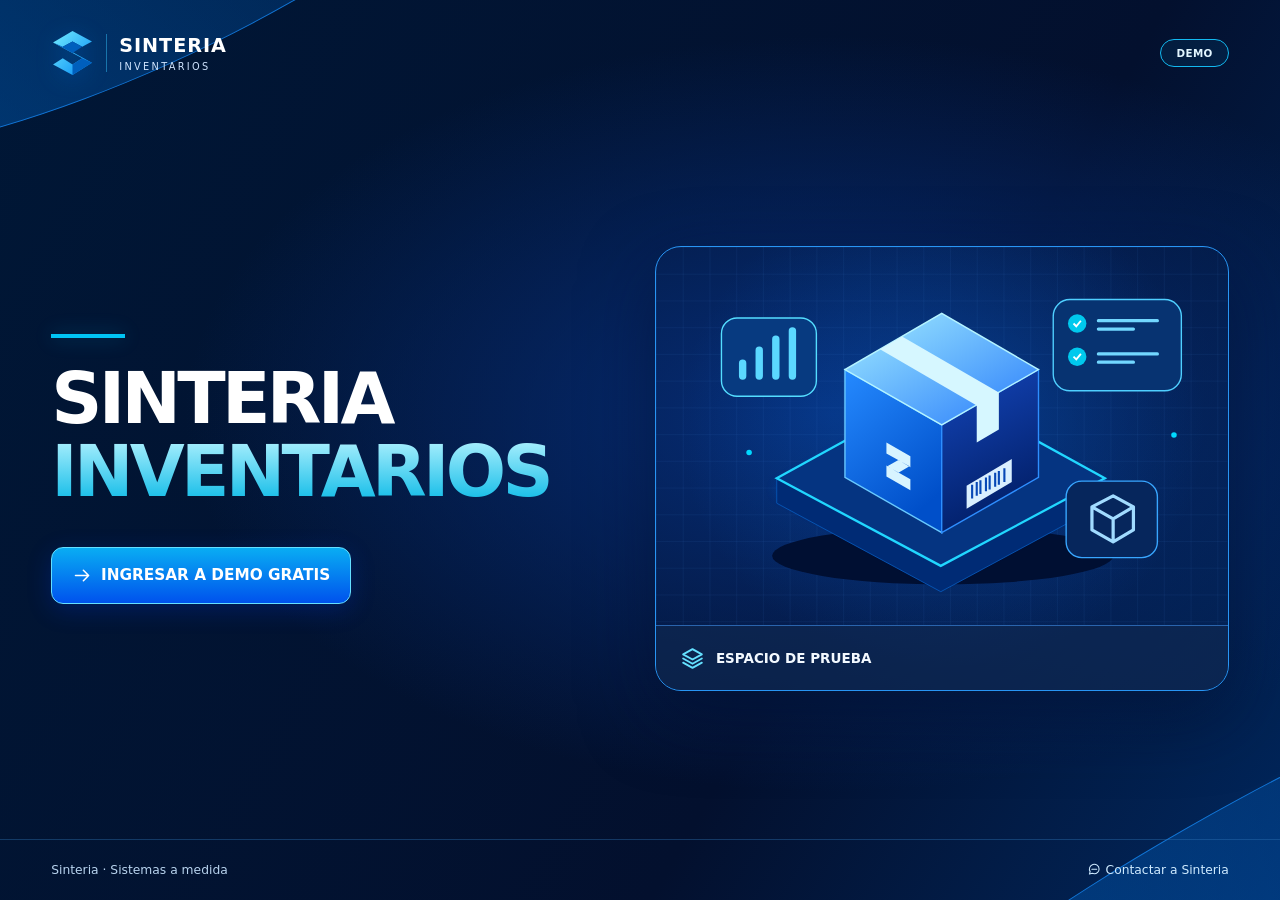
==== commit 7056810c: "Actualizar demo Sinteria: navegación superior y notas de venta" ====
--- a/inventarios/index.html
+++ b/inventarios/index.html
@@ -8,289 +8,72 @@
   <title>Sinteria Inventarios — Demo</title>
   <style>
 :root {
-  --bg: #f5f6fc;
-  --paper: #fff;
-  --text: #1e2037;
-  --muted: #5c627a;
-  --line: #e2e5f1;
-  --brand: #5a3ed3;
-  --brand-dark: #4730b3;
-  --brand-light: #eeebff;
-  --side: #191735;
-  --green: #137058;
-  --amber: #8a4b06;
-  --red: #a72746;
-  --blue: #1e568c;
-  --shadow: 0 4px 16px #27234d0a;
-  font-family: Inter, ui-sans-serif, system-ui, -apple-system, BlinkMacSystemFont, "Segoe UI", sans-serif;
-  color: var(--text);
-  background: var(--bg);
-  font-size: 15px;
-  font-synthesis: none;
-}
-*, *::before, *::after { box-sizing: border-box; }
-body { margin: 0; min-width: 300px; }
-a { color: var(--brand-dark); }
-button, input, select, textarea { font: inherit; }
-button, select { cursor: pointer; }
-button:disabled { opacity: .55; cursor: wait; }
-button:focus-visible, a:focus-visible, select:focus-visible, input:focus-visible, textarea:focus-visible {
-  outline: 3px solid #856aff; outline-offset: 3px;
-}
-button:focus:not(:focus-visible) { outline: none; }
-[hidden] { display: none !important; }
-h1, h2, h3, p { margin: 0; }
-h1, h2, h3 { letter-spacing: -.024em; }
-small { font-size: .83rem; }
-.muted, .caption { color: var(--muted); }
-.caption { font-size: .88rem; line-height: 1.55; }
-.skip { position: absolute; left: 12px; top: -100px; z-index: 90; padding: .75rem; background: white; }
-.skip:focus { top: 8px; }
-.icon { width: 1.18em; height: 1.18em; flex: none; vertical-align: -.2em; }
-.tag, .pill {
-  display: inline-flex; align-items: center; gap: .4rem; white-space: nowrap; border-radius: 999px;
-  padding: .35rem .62rem; font-size: .74rem; font-weight: 750; letter-spacing: .025em;
-}
-.tag { color: #4c33bd; background: var(--brand-light); }
-.pill { color: #46506a; background: #eef1f7; }
-.pill.normal { color: var(--green); background: #e0f7ee; }
-.pill.bajo { color: var(--amber); background: #fff0d9; }
-.pill.quiebre { color: var(--red); background: #ffe9ee; }
-.pill.exceso { color: var(--blue); background: #e7f2ff; }
-.pill.entrada, .pill.positivo { color: var(--green); background: #e0f7ee; }
-.pill.salida, .pill.negativo { color: #8d3550; background: #fdeaf0; }
-.pill.traslado { color: var(--blue); background: #e7f2ff; }
-.pill.venta { color: var(--brand-dark); background: var(--brand-light); }
-.btn {
-  display: inline-flex; justify-content: center; align-items: center; gap: .48rem; text-align: center;
-  min-height: 40px; padding: .64rem .9rem; border: 1px solid transparent; border-radius: 10px;
-  font-size: .9rem; font-weight: 710; text-decoration: none; line-height: 1.2;
-  transition: background .16s ease, box-shadow .16s ease, border .16s ease;
-}
-.btn.primary { color: white; background: var(--brand); box-shadow: 0 4px 10px #5a3ed32c; }
-.btn.primary:hover:not(:disabled) { background: var(--brand-dark); }
-.btn.secondary { color: #423b69; background: white; border-color: #dce0ee; }
-.btn.secondary:hover:not(:disabled) { border-color: #b9adee; background: #faf8ff; }
-.btn.ghost { color: var(--brand-dark); background: transparent; }
-.btn.ghost:hover:not(:disabled) { background: var(--brand-light); }
-.btn.danger { color: white; background: #aa2d50; }
-.btn.icon-only { min-width: 40px; padding: .58rem; }
-.btn.small { min-height: 33px; padding: .45rem .61rem; font-size: .81rem; }
-.btn .icon { width: 1.1rem; height: 1.1rem; }
-.btn.is-loading::before { content: ''; width: .9em; height: .9em; border: 2px solid currentColor; border-right-color: transparent; border-radius: 100%; animation: spin .7s linear infinite; }
-.btn.is-loading .icon { display: none; }
-@keyframes spin { to { transform: rotate(360deg); } }
-.brand { display: flex; align-items: center; gap: .66rem; min-width: 0; }
-.brand-mark {
-  display: grid; place-items: center; width: 40px; height: 40px; border-radius: 12px;
-  background: linear-gradient(145deg,#a191ff,#6041dc 68%,#4430ac); color: white; box-shadow: 0 4px 12px #5340b753;
-}
-.brand-mark .icon { width: 23px; height: 23px; }
-.brand strong { display: block; font-size: .99rem; font-weight: 840; letter-spacing: .1em; }
-.brand small { display: block; color: #bcb6de; font-size: .7rem; letter-spacing: .045em; }
-.welcome { min-height: 100dvh; display: grid; grid-template-rows: auto 1fr auto; color: white; background: #14122b; }
-.welcome-header, .welcome-footer, .welcome-inner { max-width: 1260px; width: 100%; margin: 0 auto; }
-.welcome-header { display: flex; justify-content: space-between; align-items: center; padding: 1.55rem clamp(1.2rem, 4vw, 4rem); }
-.welcome-header .tag, .hero-tag { background: #ffffff13; color: #e3dbff; border: 1px solid #ffffff24; }
-.welcome-footer { display: flex; justify-content: space-between; flex-wrap: wrap; gap: .6rem; padding: 1.4rem clamp(1.2rem, 4vw, 4rem); font-size: .85rem; color: #c0bad9; }
-.welcome-inner { display: grid; grid-template-columns: minmax(0,1.04fr) minmax(0,.96fr); align-items: center; gap: 1.6rem; padding: 2rem clamp(1.2rem, 4vw, 4rem); }
-.welcome-copy h1 { font-size: clamp(2.75rem, 5.55vw, 5.2rem); letter-spacing: -.065em; line-height: .99; font-weight: 810; margin: 1.35rem 0 1.1rem; }
-.welcome-copy h1 span { display: block; color: #b6aaff; }
-.welcome-copy p { max-width: 34rem; font-size: clamp(1rem, 1.35vw, 1.17rem); line-height: 1.7; color: #d7d2ed; margin-bottom: 1.55rem; }
-.welcome .btn.primary { background: #7456ec; min-height: 51px; padding-inline: 1.15rem; }
-.welcome .btn.primary:hover { background: #6547e3; }
-.welcome-copy .mini { margin: 1rem 0 0; color: #cac3e7; font-size: .87rem; }
-.welcome-visual {
-  border-radius: 27px; overflow: hidden; position: relative; min-width: 0;
-  background: radial-gradient(ellipse at 55% 34%,#4b3286 0,#302550 54%,#1c193a 100%);
-  border: 1px solid #574879; box-shadow: 0 30px 50px #08071680; isolation: isolate;
-}
-.welcome-visual svg { width: 100%; display: block; }
-.visual-caption { padding: .92rem 1.12rem; display: flex; justify-content: space-between; flex-wrap: wrap; gap: .5rem; color: #e4ddff; background: #17143188; border-top: 1px solid #ffffff17; font-size: .83rem; }
-.visual-caption strong { letter-spacing: .05em; font-size: .72rem; color: #b9aaff; }
-.choose { max-width: 850px; width: 100%; margin: auto; padding: 1.8rem 1.15rem 3.2rem; }
-.choose h1 { font-size: clamp(2rem, 4vw, 3.4rem); line-height: 1.05; margin: .75rem 0 .62rem; }
-.choose > p { color: #d0c9ea; line-height: 1.55; }
-.mode-grid { display: grid; grid-template-columns: 1fr 1fr; gap: 1rem; margin-top: 1.5rem; }
-.mode-card { display: flex; flex-direction: column; align-items: flex-start; text-align: left; padding: 1.35rem; border: 1px solid #605687; border-radius: 17px; color: white; background: #242044; transition: background .18s, border .18s; }
-.mode-card:hover:not(:disabled) { background: #322655; border-color: #a591ee; }
-.mode-card h2 { font-size: 1.4rem; margin: .7rem 0 .45rem; }
-.mode-card p { color: #d6cfee; line-height: 1.55; margin-bottom: 1rem; }
-.mode-card .go { color: #c7baff; font-weight: 740; margin-top: auto; }
-.shell { min-height: 100dvh; display: grid; grid-template-columns: 242px minmax(0, 1fr); }
-.sidebar { height: 100dvh; position: sticky; top: 0; overflow: auto; background: var(--side); color: #fff; padding: 1.15rem .83rem; display: flex; flex-direction: column; }
-.sidebar .brand { padding: .25rem .42rem 1.15rem; }
-.nav-section { padding: .68rem .54rem .25rem; color: #a8a1c7; font-size: .66rem; letter-spacing: .12em; font-weight: 800; }
-.nav-link {
-  width: 100%; display: flex; align-items: center; gap: .7rem; background: transparent; color: #dfdbf0; border: 0;
-  text-align: left; border-radius: 9px; padding: .59rem .59rem; min-height: 38px; font-size: .85rem; font-weight: 620;
-}
-.nav-link:hover { background: #ffffff12; }
-.nav-link[aria-current="page"] { color: #fff; background: #4e3a91; box-shadow: inset 3px 0 #a58eff; }
-.nav-link .lock-icon { margin-left: auto; color: #b1a9cf; font-size: .88em; }
-.side-bottom { margin-top: auto; padding: .85rem .62rem .08rem; }
-.side-bottom div { display: flex; align-items: center; gap: .5rem; color: #dbd4f5; font-size: .8rem; }
-.side-bottom small { display: block; color: #b8b0d3; padding-top: .3rem; font-size: .72rem; }
-.topbar { min-height: 67px; background: var(--paper); border-bottom: 1px solid var(--line); display: flex; align-items: center; justify-content: space-between; gap: 1rem; padding: .75rem clamp(1rem,3vw,2.2rem); position: sticky; top: 0; z-index: 10; }
-.top-left, .top-right, .actions { display: flex; align-items: center; flex-wrap: wrap; gap: .58rem; }
-.top-context { font-size: .87rem; font-weight: 720; }
-.top-mode { color: var(--brand-dark); }
-.avatar { display: grid; place-items: center; width: 36px; height: 36px; border-radius: 50%; background: #ebe5ff; color: #462fae; font-size: .74rem; font-weight: 820; }
-.mobile-nav { display: none; }
-.main { max-width: 1570px; margin: 0 auto; padding: 1.4rem clamp(1rem,3vw,2.2rem) 2.2rem; }
-.page-head { display: flex; flex-wrap: wrap; align-items: flex-end; justify-content: space-between; gap: .9rem; margin-bottom: 1.1rem; }
-.page-head h1 { font-size: clamp(1.8rem,3vw,2.5rem); line-height: 1.08; margin: .3rem 0; }
-.eyebrow { color: var(--brand-dark); font-size: .72rem; font-weight: 830; letter-spacing: .11em; text-transform: uppercase; }
-.page-head p { color: var(--muted); line-height: 1.5; font-size: .92rem; max-width: 46rem; }
-.dash-banner { display: flex; justify-content: space-between; align-items: center; flex-wrap: wrap; gap: .85rem; background: linear-gradient(104deg,#271e56,#3d297d 75%,#5535a0); color: white; border-radius: 15px; padding: 1.02rem 1.2rem; margin-bottom: 1rem; }
-.dash-banner h2 { font-size: 1.24rem; margin: .22rem 0; }
-.dash-banner .eyebrow, .dash-banner p { color: #ddd4fc; }
-.dash-banner p { font-size: .85rem; }
-.dash-banner .btn { border-color: #ffffff48; color: white; background: #ffffff13; }
-.dash-banner .btn:hover { background: #ffffff26; }
-.metrics { display: grid; grid-template-columns: repeat(4,minmax(0,1fr)); gap: .85rem; margin-bottom: 1rem; }
-.metrics.sales-metrics { grid-template-columns: repeat(3,minmax(0,1fr)); }
-.metric {
-  min-width: 0; min-height: 124px; border: 1px solid var(--line); border-radius: 13px; background: white; box-shadow: var(--shadow);
-  padding: .85rem; color: var(--text); text-align: left; display: flex; flex-direction: column; gap: .28rem; justify-content: space-between;
-}
-button.metric:hover { border-color: #b8a7ef; }
-.metric-title { display: flex; align-items: center; justify-content: space-between; gap: .3rem; font-weight: 720; font-size: .85rem; }
-.metric-icon { width: 31px; height: 31px; display: grid; place-items: center; flex: none; border-radius: 9px; background: #efebff; color: #5a3ed3; }
-.metric-icon.bajo { background: #fff0d9; color: var(--amber); }
-.metric-icon.quiebre { background: #ffe9ee; color: var(--red); }
-.metric-icon.exceso { background: #e7f2ff; color: var(--blue); }
-.metric-value { font-size: clamp(1.4rem,2.5vw,1.95rem); font-weight: 810; line-height: 1.08; overflow-wrap: anywhere; }
-.metric-value.text { font-size: 1.12rem; }
-.metric-caption { color: var(--muted); font-size: .75rem; }
-.grid-two { display: grid; grid-template-columns: 1.05fr 1fr; gap: .9rem; margin-bottom: .9rem; }
-.panel { min-width: 0; background: white; border: 1px solid var(--line); border-radius: 14px; box-shadow: var(--shadow); overflow: hidden; }
-.panel.pad { padding: 1.05rem; }
-.panel-head { display: flex; justify-content: space-between; align-items: center; gap: .55rem; padding: .9rem 1rem; }
-.panel-head h2, .panel.pad h2 { font-size: 1.17rem; }
-.panel-head p { margin-top: .2rem; }
-.stack { display: grid; gap: .9rem; }
-.table-wrap { overflow: auto; width: 100%; }
-.table-wrap:focus-visible { outline: 3px solid #856aff; outline-offset: -3px; }
-table { border-collapse: collapse; width: 100%; font-size: .87rem; text-align: left; }
-th { background: #f3f3fa; color: #4f546f; font-size: .72rem; font-weight: 820; letter-spacing: .045em; text-transform: uppercase; }
-th, td { padding: .7rem .78rem; border-bottom: 1px solid #edf0f7; vertical-align: middle; }
-tbody tr:last-child td { border-bottom: 0; }
-tbody tr:hover td { background: #fafaff; }
-td small { display: block; color: var(--muted); margin-top: .22rem; line-height: 1.36; }
-td .btn + .btn { margin-left: .25rem; }
-.name-cell { min-width: 140px; }
-.path-cell { min-width: 154px; }
-.nowrap { white-space: nowrap; }
-.num { text-align: right; font-variant-numeric: tabular-nums; white-space: nowrap; }
-.id, .code { font-family: ui-monospace, SFMono-Regular, Consolas, monospace; font-weight: 700; font-size: .77rem; color: #51428b; }
-.filter-bar { display: flex; flex-wrap: wrap; gap: .65rem; align-items: flex-end; padding: .83rem; border-bottom: 1px solid var(--line); }
-.filter-bar .field { flex: 1 1 135px; min-width: 0; }
-.filter-bar .field.search { flex: 2 1 220px; }
-.field { display: flex; min-width: 0; flex-direction: column; gap: .36rem; font-size: .83rem; font-weight: 720; color: #373a54; }
-.field input, .field select, .field textarea {
-  min-height: 40px; width: 100%; min-width: 0; color: var(--text); background: white; border: 1px solid #d9ddeb; padding: .6rem .66rem;
-  border-radius: 8px; font-size: .88rem; font-weight: 520;
-}
-.field textarea { resize: vertical; min-height: 67px; }
-.field input::placeholder, .field textarea::placeholder { color: #747995; }
-.field small { font-weight: 500; }
-.field-grid { display: grid; grid-template-columns: repeat(2,minmax(0,1fr)); gap: .8rem; }
-.field-grid.three { grid-template-columns: repeat(3,minmax(0,1fr)); }
-.field-grid .wide { grid-column: 1 / -1; }
-.table-note { padding: .68rem .82rem; border-top: 1px solid var(--line); color: var(--muted); font-size: .8rem; }
-.empty { padding: 2rem 1rem; text-align: center; color: var(--muted); }
-.empty .icon { font-size: 1.55rem; color: #7964c5; margin-bottom: .38rem; }
-.empty strong { display: block; color: var(--text); margin: .26rem 0; }
-.empty p { font-size: .87rem; line-height: 1.5; }
-.warehouse-bars { display: grid; gap: .84rem; padding: .1rem 1rem 1.1rem; }
-.bar-item { display: grid; gap: .3rem; min-width: 0; }
-.bar-title { display: flex; justify-content: space-between; align-items: center; gap: .45rem; font-size: .85rem; }
-.bar-title strong { overflow-wrap: anywhere; }
-.bar-track { height: 7px; border-radius: 30px; background: #edeafa; overflow: hidden; }
-.bar-fill { height: 100%; min-width: 0; border-radius: 30px; background: linear-gradient(90deg,#6c4de1,#9782ee); }
-.list { list-style: none; margin: 0; padding: 0; }
-.list-row { display: flex; justify-content: space-between; align-items: center; gap: .68rem; padding: .66rem 1rem; border-top: 1px solid #edf0f7; font-size: .86rem; }
-.list-row strong, .list-row small { display: block; }
-.list-row small { margin-top: .2rem; color: var(--muted); }
-.tree { display: grid; grid-template-columns: repeat(3,minmax(0,1fr)); gap: .9rem; }
-.tree-card h2 { font-size: 1.05rem; }
-.tree-sub { padding: .75rem .88rem; border-top: 1px solid var(--line); }
-.tree-sub h3 { font-size: .9rem; }
-.tree-heading { display: flex; justify-content: space-between; gap: .35rem; align-items: flex-start; }
-.tree-loc { display: flex; align-items: center; justify-content: space-between; gap: .25rem; padding: .45rem 0; color: var(--muted); font-size: .84rem; }
-.tree-loc .actions { flex-wrap: nowrap; }
-.guide { padding: clamp(1.05rem,3vw,1.9rem); max-width: 820px; }
-.guide h2 { margin: .65rem 0 .6rem; font-size: 1.5rem !important; }
-.guide p { color: var(--muted); line-height: 1.65; margin-bottom: .82rem; }
-.guide .actions { margin-top: 1.05rem; }
-.guide + .guide { margin-top: 1rem; }
-.notice { padding: .72rem .84rem; color: #4a3c78; background: #f0edff; border: 1px solid #e5dfff; border-radius: 10px; line-height: 1.55; font-size: .87rem; }
-.notice.error { color: #941f43; background: #fff0f3; border-color: #f5c9d5; }
-.notice.good { color: #126449; background: #e5f8ef; border-color: #c8ebde; }
-.notice.warn { color: #7b490c; background: #fff4e2; border-color: #f6deba; }
-.periods { display: flex; align-items: flex-end; flex-wrap: wrap; gap: .55rem; margin-bottom: .9rem; }
-.periods .field { min-width: 136px; }
-.pills { display: flex; gap: .4rem; flex-wrap: wrap; }
-.period-button { background: white; color: #4d4673; border: 1px solid #dfe1ef; border-radius: 20px; font-size: .83rem; font-weight: 730; padding: .5rem .76rem; min-height: 35px; }
-.period-button[aria-pressed="true"] { color: #4d33bf; background: #eeeaff; border-color: #bfaef9; }
-.sale-builder { display: grid; gap: .65rem; }
-.cart-total { display: flex; justify-content: flex-end; align-items: baseline; gap: .75rem; font-weight: 750; }
-.cart-total strong { font-size: 1.43rem; color: var(--brand-dark); }
-.route { border: 1px solid var(--line); border-radius: 10px; padding: .68rem; min-width: 0; margin: 0; }
-.route legend { font-size: .86rem; font-weight: 730; padding: 0 .28rem; }
-.route .caption { margin-top: .44rem; }
-.report-link { color: inherit; font-weight: 800; }
-dialog {
-  border: 1px solid var(--line); border-radius: 16px; padding: 0; width: min(95vw, 650px); max-width: calc(100vw - 18px);
-  max-height: calc(100dvh - 28px); color: var(--text); box-shadow: 0 22px 90px #14102e55; overflow: auto;
-}
-dialog[data-wide="true"] { width: min(95vw, 860px); }
-dialog::backdrop { background: #181432a6; }
-.dialog-head { background: white; position: sticky; top: 0; z-index: 1; padding: .88rem 1.02rem; display: flex; align-items: flex-start; justify-content: space-between; gap: .6rem; border-bottom: 1px solid var(--line); }
-.dialog-head h2 { margin: .21rem 0 .18rem; font-size: 1.4rem; }
-.dialog-body { padding: .97rem 1.02rem; display: grid; gap: .83rem; }
-.dialog-foot { padding: .75rem 1.02rem; display: flex; justify-content: flex-end; gap: .52rem; border-top: 1px solid var(--line); background: white; position: sticky; bottom: 0; z-index: 1; }
-.toasts { position: fixed; right: 1rem; bottom: max(1rem,env(safe-area-inset-bottom)); max-width: min(370px,calc(100vw - 2rem)); z-index: 30; display: grid; gap: .45rem; }
-.toast { display: flex; align-items: flex-start; gap: .62rem; border: 1px solid #bce8d4; color: #125d49; background: #e9fbf2; padding: .74rem .8rem; border-radius: 10px; box-shadow: 0 5px 18px #19153526; font-weight: 680; font-size: .88rem; line-height: 1.43; }
-.toast.error { color: #941f43; border-color: #f2c4d3; background: #fff1f5; }
-.toast.warn { color: #7b490c; border-color: #f0d8b2; background: #fff5e4; }
-.overlay { display: none; }
-@media (max-width: 1120px) { .tree { grid-template-columns: repeat(2,minmax(0,1fr)); } }
-@media (max-width: 960px) {
-  .shell { grid-template-columns: 204px minmax(0,1fr); }
-  .metrics, .metrics.sales-metrics { grid-template-columns: repeat(2,minmax(0,1fr)); }
-  .grid-two { grid-template-columns: 1fr; }
-}
-@media (max-width: 740px) {
-  .shell { display: block; }
-  .sidebar { position: fixed; left: 0; top: 0; bottom: 0; z-index: 25; width: min(280px,82vw); transform: translateX(-102%); transition: transform .18s ease; visibility: hidden; }
-  .sidebar.open { transform: translateX(0); visibility: visible; }
-  .overlay.open { display: block; position: fixed; inset: 0; z-index: 20; border: 0; background: #1714338c; }
-  .mobile-nav { display: inline-flex; }
-  .topbar { min-height: 58px; gap: .45rem; padding: .52rem .75rem; }
-  .top-context, .top-right .avatar { display: none; }
-  .top-right .btn { max-width: 47vw; }
-  .main { padding: 1rem .75rem 1.6rem; }
-  .tree { grid-template-columns: 1fr; }
-  .welcome-inner { grid-template-columns: 1fr; gap: 1.3rem; align-content: start; padding-top: 1.3rem; }
-  .welcome-visual { max-width: 490px; }
-  .welcome-visual svg { max-height: 235px; }
-  .welcome-footer { padding-top: .9rem; }
-  .field input, .field select, .field textarea { font-size: 16px; }
-}
-@media (max-width: 480px) {
-  .mode-grid { grid-template-columns: 1fr; }
-  .metric { min-height: 111px; padding: .65rem; }
-  .metric-title { font-size: .8rem; }
-  .metric-icon { width: 27px; height: 27px; }
-  .welcome-copy h1 { margin-top: 1rem; }
-  .field-grid.three { grid-template-columns: 1fr; }
-  .table-wrap th, .table-wrap td { padding: .59rem .66rem; }
-  .top-right .btn { font-size: .76rem; }
-}
-@media (prefers-reduced-motion: reduce) { *, *::before, *::after { scroll-behavior: auto !important; transition: none !important; animation-duration: .01ms !important; } }
+  --bg:#f2f6fb; --paper:#fff; --text:#13243e; --muted:#607087; --line:#dce5f0;
+  --brand:#0669e4; --brand-dark:#004fb9; --brand-light:#e6f2ff;
+  --green:#0d745a; --amber:#93580d; --red:#b02f50; --blue:#1558a1;
+  --shadow:0 5px 20px #0c346506;
+  font-family:Inter,ui-sans-serif,system-ui,-apple-system,BlinkMacSystemFont,"Segoe UI",sans-serif;
+  color:var(--text); background:var(--bg); font-size:15px; font-synthesis:none;
+}
+*,*::before,*::after{box-sizing:border-box}body{margin:0;min-width:300px}a{color:var(--brand-dark)}
+button,input,select,textarea{font:inherit}button,select{cursor:pointer}button:disabled{opacity:.5;cursor:not-allowed}
+button:focus-visible,a:focus-visible,input:focus-visible,select:focus-visible,textarea:focus-visible{outline:3px solid #00bbee;outline-offset:3px}
+button:focus:not(:focus-visible){outline:none}[hidden]{display:none!important}h1,h2,h3,p{margin:0}h1,h2,h3{letter-spacing:-.025em}small{font-size:.81rem}
+.muted,.caption{color:var(--muted)}.caption{font-size:.85rem;line-height:1.6}.skip{position:fixed;left:12px;top:-100px;z-index:90;padding:.75rem;background:white}.skip:focus{top:8px}
+.icon{width:1.18em;height:1.18em;flex:none;vertical-align:-.2em}
+.tag,.pill{display:inline-flex;align-items:center;gap:.4rem;white-space:nowrap;border-radius:7px;padding:.32rem .62rem;font-size:.69rem;font-weight:780;letter-spacing:.04em}
+.tag{color:var(--brand-dark);background:var(--brand-light)}.pill{color:#53627b;background:#ecf0f5}
+.pill.normal,.pill.entrada,.pill.positivo{color:var(--green);background:#e3f6ed}.pill.bajo{color:var(--amber);background:#fff0d9}.pill.quiebre,.pill.salida,.pill.negativo{color:var(--red);background:#fce9ef}.pill.exceso,.pill.traslado{color:var(--blue);background:#e4f0ff}.pill.venta{color:#6044aa;background:#f0eaff}
+.btn{display:inline-flex;justify-content:center;align-items:center;gap:.5rem;text-align:center;min-height:41px;padding:.7rem .98rem;border:1px solid transparent;border-radius:8px;font-size:.87rem;font-weight:720;text-decoration:none;line-height:1.25;transition:background .15s,border-color .15s,box-shadow .15s}
+.btn.primary{background:var(--brand);color:#fff;box-shadow:0 3px 8px #0369e41c}.btn.primary:hover:not(:disabled){background:var(--brand-dark)}
+.btn.secondary{background:#fff;color:#234a79;border-color:#d4e0ed}.btn.secondary:hover:not(:disabled){background:#eff7ff;border-color:#89baf6}
+.btn.ghost{background:transparent;color:var(--brand-dark)}.btn.ghost:hover:not(:disabled){background:var(--brand-light)}.btn.danger{background:#ae3152;color:white}
+.btn.small{min-height:33px;padding:.45rem .65rem;font-size:.79rem}.btn.icon-only{min-width:40px;padding:.6rem}.btn .icon{width:1.07rem;height:1.07rem}
+.btn.is-loading::before{content:'';width:1em;height:1em;border:2px solid currentColor;border-right-color:transparent;border-radius:50%;animation:spin .7s linear infinite}.btn.is-loading .icon{display:none}@keyframes spin{to{transform:rotate(360deg)}}
+.brand{display:flex;align-items:center;gap:.8rem;min-width:0;text-align:left;color:#fff}.brand-mark{width:43px;height:46px;flex:none;filter:drop-shadow(0 4px 11px #008aff38)}.brand>div{border-left:1px solid #36c6ff75;padding-left:.8rem}.brand strong{display:block;font-size:1.28rem;font-weight:850;letter-spacing:.05em;line-height:1.2}.brand small{display:block;color:#d0e5ff;font-size:.65rem;letter-spacing:.24em;margin-top:3px}
+.welcome{min-height:100dvh;display:grid;grid-template-rows:auto 1fr auto;background:radial-gradient(ellipse at 65% 46%,#062e79 0,transparent 55%),linear-gradient(120deg,#001736,#03102e 65%,#01275d);color:#fff;overflow:hidden;position:relative;isolation:isolate}
+.welcome::before,.welcome::after{content:'';position:absolute;z-index:-1;pointer-events:none;border:1px solid #1175d6;background:linear-gradient(70deg,#0060bf88,#0046ad0d);transform:rotate(-26deg);border-radius:50%}
+.welcome::before{width:950px;height:300px;left:-330px;top:-240px}.welcome::after{width:1250px;height:270px;right:-750px;bottom:-100px}
+.welcome-header,.welcome-footer,.welcome-inner{max-width:1320px;width:100%;margin:0 auto}.welcome-header{display:flex;align-items:center;justify-content:space-between;padding:2rem clamp(1.3rem,4vw,4.2rem)}
+.welcome .tag{border:1px solid #13b9f0;color:#e2f6ff;background:#0077b31e;border-radius:999px;padding:.44rem 1rem}
+.welcome-inner{display:grid;grid-template-columns:minmax(0,1fr) minmax(0,1.02fr);align-items:center;gap:2.8rem;padding:3.5rem clamp(1.3rem,4vw,4.2rem) 4rem}
+.hero-rule{height:4px;width:74px;background:#00c4f5;box-shadow:0 0 20px #00b4ff55;margin-bottom:1.6rem}.welcome-copy h1{font-size:clamp(2.9rem,5.55vw,5.05rem);font-weight:850;letter-spacing:-.052em;line-height:1.04;font-style:italic;margin:0 0 2.5rem}.welcome-copy h1 span{display:block;color:#56d3f3;background:linear-gradient(#b5f3ff,#00b6e5);background-clip:text;-webkit-text-fill-color:transparent}
+.welcome .btn.primary{background:linear-gradient(180deg,#09adf3,#0052ed);border:1px solid #65dfff;min-height:57px;border-radius:12px;padding-inline:1.35rem;box-shadow:0 6px 25px #003aff38;font-size:1.02rem}.welcome .btn.primary:hover{background:linear-gradient(180deg,#3cc8ff,#096cf3)}.welcome .btn.primary .icon{width:1.4rem;height:1.4rem}
+.welcome-visual{border:1px solid #2895f4;border-radius:26px;overflow:hidden;background:radial-gradient(ellipse at 50% 40%,#0960c95c,transparent 65%);box-shadow:0 24px 70px #000d2b80;min-width:0}.welcome-visual>svg{width:100%;display:block}.visual-caption{display:flex;align-items:center;gap:.7rem;padding:1.3rem 1.6rem;border-top:1px solid #2a64ad;background:#102851a6;color:#f3f9ff;font-size:.9rem}.visual-caption>.icon{width:25px;height:25px;color:#64e0ff}
+.welcome-footer{display:flex;justify-content:space-between;align-items:center;gap:1rem;padding:1.5rem clamp(1.3rem,4vw,4.2rem);border-top:1px solid #3077ba60;color:#b8d3ee;font-size:.82rem}.welcome-footer a{color:#ceeaff;text-decoration:none}.welcome-footer a:hover{color:#fff}
+.choose{max-width:1160px;width:100%;margin:auto;padding:1.3rem 2rem 3rem}.choose h1{font-size:clamp(2rem,4vw,3.1rem);margin:.9rem 0 1.9rem;line-height:1.1}.choose h1 span{color:#0fc7f0}.mode-grid{display:grid;grid-template-columns:1fr 1fr;gap:1.2rem}.mode-card{position:relative;overflow:hidden;display:flex;flex-direction:column;align-items:flex-start;padding:1.6rem;text-align:left;border:1px solid #00b8f2;border-radius:20px;background:linear-gradient(135deg,#063a7d99,#002447d6);color:#fff;min-height:380px;transition:border-color .16s,box-shadow .16s}.mode-card.ventas{border-color:#8d51ff;background:linear-gradient(135deg,#45269a73,#14194fd6)}.mode-card:hover:not(:disabled){box-shadow:0 0 26px #00b9ef25;border-color:#74e4ff}.mode-card.ventas:hover:not(:disabled){box-shadow:0 0 26px #9654ff40;border-color:#b7a1ff}.mode-card h2{font-size:1.75rem;max-width:250px;margin-top:1rem;position:relative;z-index:1}.mode-card>svg{width:70%;max-width:330px;height:190px;align-self:flex-end;margin:-10px -8px -1rem}.mode-card .tag{font-size:.73rem;padding:.45rem .8rem}.mode-card.ventas .tag{border-color:#9b6fff;background:#7034db50}.mode-features{display:flex;justify-content:space-between;gap:.5rem;width:100%;padding:1rem 0;margin-top:auto;border-top:1px solid #6796cb70}.mode-features span{display:flex;align-items:center;gap:.4rem;font-size:.74rem;line-height:1.3;color:#d9e9ff}.mode-features .icon{color:#64dcff;width:20px;height:20px}.ventas .mode-features .icon{color:#b6a0ff}.go{display:flex;align-items:center;justify-content:center;gap:.7rem;align-self:center;width:90%;padding:.85rem;background:linear-gradient(#09b5f4,#0050ed);border:1px solid #0fc7ff;box-shadow:0 4px 8px #000b2e40;border-radius:999px;font-weight:750;font-size:.94rem}.ventas .go{background:linear-gradient(#a865ff,#4820db);border-color:#bd84ff}.choose-back{text-align:center;margin-top:1.3rem}.choose-back .btn{color:#d7eeff}
+.shell{min-height:100dvh;display:flex;flex-direction:column}.app-header{background:#061c3b;color:#fff}.topbar{min-height:83px;max-width:1500px;margin:auto;display:flex;align-items:center;justify-content:space-between;gap:1.2rem;padding:1rem clamp(1rem,3.6vw,3.5rem)}.brand-home{border:0;background:none;padding:0}.topbar .brand-mark{width:34px;height:38px}.topbar .brand strong{font-size:1.08rem}.topbar .brand small{font-size:.56rem}.topbar .brand{gap:.6rem}.topbar .brand>div{padding-left:.65rem}
+.top-nav{display:flex;gap:.25rem;align-self:stretch}.top-nav button{display:flex;align-items:center;gap:.47rem;border:1px solid transparent;background:transparent;color:#b8cee9;font-size:.87rem;font-weight:700;padding:.7rem .84rem;border-radius:8px}.top-nav button:hover{color:#fff;background:#153353}.top-nav button[aria-current="page"]{color:#fff;border-color:#1164aa;background:#0c3e6b}.top-nav button[aria-current="page"] .icon{color:#52dcff}.top-right,.actions{display:flex;align-items:center;flex-wrap:wrap;gap:.55rem}.topbar .tag{color:#a9ebff;background:#063753;border:1px solid #1482aa}.topbar .btn.ghost{color:#a8d1f7}.topbar .btn.ghost:hover{background:#173857}.avatar{display:grid;place-items:center;width:33px;height:33px;border-radius:50%;background:#19416b;color:#d7ecff;font-size:.7rem;font-weight:800}.workspace-bar{min-height:39px;display:flex;justify-content:space-between;align-items:center;gap:.8rem;padding:.3rem max(1rem,calc((100vw - 1390px)/2));border-top:1px solid #1b3453;color:#b7d2f1;font-size:.77rem}.workspace-bar>span{display:flex;align-items:center;gap:.5rem}.workspace-bar .btn{color:#b5ddff;min-height:28px;font-size:.73rem}.workspace-bar .btn:hover{background:#153553}
+.section-tabs{display:flex;gap:1.8rem;padding:0 max(1rem,calc((100vw - 1390px)/2));background:#fff;border-bottom:1px solid var(--line);overflow:auto;scrollbar-width:thin}.section-tabs button{white-space:nowrap;padding:1rem .1rem .8rem;border:0;border-bottom:3px solid transparent;color:#66778e;background:none;font-weight:700;font-size:.83rem}.section-tabs button:hover{color:var(--brand)}.section-tabs button[aria-current="page"]{color:var(--brand-dark);border-bottom-color:var(--brand)}.bottom-nav{display:none}
+.main{width:100%;max-width:1500px;flex:1;margin:0 auto;padding:1.85rem clamp(1rem,3.6vw,3.5rem) 2.4rem;outline:none}.page-head{display:flex;justify-content:space-between;align-items:flex-end;flex-wrap:wrap;gap:1rem;margin-bottom:1.5rem}.page-head h1{font-size:clamp(1.8rem,2.65vw,2.6rem);line-height:1.1;margin-top:.42rem;font-weight:790}.eyebrow{color:#4275a7;font-size:.66rem;font-weight:800;letter-spacing:.13em;text-transform:uppercase}.page-head .actions{gap:.55rem}.quick-actions{display:flex;align-items:center;gap:.65rem;flex-wrap:wrap;margin-bottom:1.5rem}.quick-actions .btn{min-height:37px;font-size:.8rem;padding:.55rem .8rem}
+.metrics{display:grid;grid-template-columns:repeat(4,minmax(0,1fr));gap:1rem;margin-bottom:1.3rem}.metrics.sales-metrics{grid-template-columns:repeat(3,minmax(0,1fr))}.metric{min-width:0;min-height:139px;display:flex;flex-direction:column;justify-content:space-between;gap:.55rem;background:white;border:1px solid var(--line);border-radius:12px;padding:1.05rem 1.1rem;color:var(--text);text-align:left;box-shadow:var(--shadow)}button.metric:hover{border-color:#75aff1;box-shadow:0 4px 18px #0669e40d}.metric-title{display:flex;justify-content:space-between;align-items:center;gap:.4rem;font-size:.83rem;font-weight:700}.metric-icon{width:30px;height:30px;display:grid;place-items:center;background:#edf5ff;border-radius:8px;color:#3679c7}.metric-icon.bajo{background:#fff0da;color:var(--amber)}.metric-icon.quiebre{background:#fce9ef;color:var(--red)}.metric-icon.exceso{background:#e3f0ff;color:var(--blue)}.metric-value{font-size:2rem;font-weight:800;line-height:1.1;overflow-wrap:anywhere}.metric-value.text{font-size:1.18rem}.metric-caption{color:var(--muted);font-size:.74rem;line-height:1.4}
+.grid-two{display:grid;grid-template-columns:1.04fr 1fr;gap:1.1rem;margin-bottom:1.2rem}.panel{min-width:0;overflow:hidden;background:white;border:1px solid var(--line);border-radius:12px;box-shadow:var(--shadow)}.panel.pad{padding:1.1rem}.panel-head{display:flex;justify-content:space-between;align-items:center;gap:.6rem;padding:1.05rem 1.15rem}.panel-head h2,.panel.pad h2{font-size:1.07rem;font-weight:750}.stack{display:grid;gap:1rem}.dash-banner{margin-top:1.3rem!important;display:flex;align-items:center;justify-content:space-between;gap:1rem;background:#e8f2ff;border:1px solid #c7dffa;padding:1.2rem 1.3rem;border-radius:12px;color:#133e70}.dash-banner h2{font-size:1.06rem}.dash-banner p{font-size:.84rem;color:#597394;margin-top:.3rem}.dash-banner .btn{background:white;color:#1057a4;border-color:#c7dffa}
+.table-wrap{width:100%;overflow:auto}.table-wrap:focus-visible{outline:3px solid #63baff;outline-offset:-3px}table{width:100%;border-collapse:collapse;text-align:left;font-size:.83rem}th{background:#f5f8fc;color:#65768e;font-size:.67rem;letter-spacing:.055em;text-transform:uppercase;font-weight:780}th,td{padding:.84rem 1rem;border-bottom:1px solid #e8eef6;vertical-align:middle}tbody tr:last-child td{border-bottom:0}tbody tr:hover td{background:#f8fbff}td small{display:block;color:var(--muted);line-height:1.4;margin-top:.24rem}td .btn+.btn{margin-left:.3rem}.name-cell{min-width:154px}.path-cell{min-width:165px}.nowrap{white-space:nowrap}.num{text-align:right;white-space:nowrap;font-variant-numeric:tabular-nums}.id,.code{font-family:ui-monospace,SFMono-Regular,Consolas,monospace;font-size:.72rem;font-weight:650;color:#446b97}.id{overflow-wrap:anywhere}.table-note{padding:.7rem 1rem;border-top:1px solid var(--line);font-size:.76rem;color:var(--muted)}
+.filter-bar{display:flex;flex-wrap:wrap;align-items:flex-end;gap:.75rem;padding:1.05rem;border-bottom:1px solid var(--line)}.filter-bar .field{flex:1 1 135px;min-width:0}.filter-bar .field.search{flex:2 1 230px}.field{display:flex;flex-direction:column;min-width:0;gap:.4rem;font-size:.79rem;font-weight:700;color:#39516f}.field input,.field select,.field textarea{width:100%;min-width:0;min-height:43px;background:white;border:1px solid #cedbe9;border-radius:7px;padding:.65rem .75rem;color:var(--text);font-size:.87rem;font-weight:500}.field input::placeholder,.field textarea::placeholder{color:#7d8da4}.field textarea{resize:vertical;min-height:73px}.field small{font-weight:500}.field-grid{display:grid;grid-template-columns:repeat(2,minmax(0,1fr));gap:1rem}.field-grid.three{grid-template-columns:repeat(3,minmax(0,1fr))}.field-grid .wide{grid-column:1/-1}
+.empty{padding:2.3rem 1rem;text-align:center;color:var(--muted)}.empty>.icon{font-size:1.7rem;color:#5c9dde;margin-bottom:.65rem}.empty strong{display:block;color:#354f70;font-size:.95rem}.empty p{font-size:.82rem;line-height:1.6;max-width:320px;margin:.5rem auto 0}.warehouse-bars{display:grid;gap:1.1rem;padding:.2rem 1.15rem 1.35rem}.bar-item{display:grid;gap:.45rem;min-width:0}.bar-title{display:flex;align-items:center;justify-content:space-between;gap:.5rem;font-size:.8rem}.bar-title strong{overflow-wrap:anywhere}.bar-track{height:6px;background:#e9f0f8;border-radius:9px;overflow:hidden}.bar-fill{height:100%;border-radius:9px;background:linear-gradient(90deg,#0870e8,#21c0ed)}.list{list-style:none;padding:0;margin:0}.list-row{display:flex;align-items:center;justify-content:space-between;gap:.7rem;padding:.8rem 1.15rem;border-top:1px solid #e8eef6;font-size:.8rem}.list-row strong,.list-row small{display:block}.list-row small{color:var(--muted);margin-top:.25rem}.tree{display:grid;grid-template-columns:repeat(3,minmax(0,1fr));gap:1rem}.tree-card h2{font-size:1.05rem}.tree-sub{padding:.9rem 1rem;border-top:1px solid var(--line)}.tree-sub h3{font-size:.88rem}.tree-heading{display:flex;justify-content:space-between;align-items:flex-start;gap:.5rem}.tree-loc{display:flex;align-items:center;justify-content:space-between;gap:.5rem;padding:.6rem 0;color:var(--muted);font-size:.8rem}.tree-loc .actions{flex-wrap:nowrap}
+.periods{display:flex;align-items:flex-end;flex-wrap:wrap;gap:.7rem;margin-bottom:1.2rem}.periods .field{min-width:135px}.pills{display:flex;flex-wrap:wrap;gap:.35rem;background:#e5edf7;border-radius:8px;padding:4px}.period-button{background:transparent;border:1px solid transparent;border-radius:6px;color:#59728f;padding:.45rem .75rem;font-weight:700;font-size:.76rem;min-height:33px}.period-button[aria-pressed="true"]{background:white;color:#125fac;border-color:#d7e4f4;box-shadow:0 2px 5px #0d34630c}.periods>.caption{font-size:.75rem;padding:.6rem .2rem}
+.options-grid{display:grid;grid-template-columns:repeat(3,minmax(0,1fr));gap:1.2rem;align-items:start}.options-group{border:1px solid var(--line);border-radius:12px;background:white;overflow:hidden}.options-group h2{padding:1.1rem 1.2rem;font-size:.93rem;border-bottom:1px solid var(--line);background:#f9fbfd}.option-link{display:flex;align-items:center;gap:.8rem;width:100%;border:0;border-bottom:1px solid #edf2f8;background:white;color:#27415f;text-align:left;padding:.9rem 1.1rem;font-size:.85rem;font-weight:620;min-height:67px}.option-link:last-child{border-bottom:0}.option-link:hover{background:#eff7ff}.option-icon{width:33px;height:33px;display:grid;place-items:center;border-radius:8px;background:#edf5ff;color:#3177c1;flex:none}.option-link>span:nth-child(2){flex:1}.option-link>.icon{color:#7793b1}.export-hub{margin-top:1.4rem;padding:1.3rem;border:1px solid var(--line);border-radius:12px;background:white;display:grid;gap:1rem}.export-hub h2{font-size:1.05rem}.export-hub .actions{gap:.65rem}.app-footer{display:flex;justify-content:space-between;gap:1rem;border-top:1px solid var(--line);padding:1.25rem max(1rem,calc((100vw - 1390px)/2));font-size:.7rem;color:#7e91a6}.app-footer>span{font-weight:800;letter-spacing:.08em}.app-footer a{color:#54799f;text-decoration:none}
+.guide{padding:clamp(1.2rem,3vw,2rem);max-width:830px}.guide h2{margin:.8rem 0 1rem;font-size:1.4rem}.guide p{color:var(--muted);line-height:1.7;margin-bottom:.9rem;font-size:.92rem}.guide+.guide{margin-top:1rem}.guide .actions{margin-top:1rem}.notice{padding:.85rem 1rem;border:1px solid #cddff8;border-radius:8px;background:#edf5ff;color:#1d5688;font-size:.85rem;line-height:1.6}.notice.error{color:#a32648;border-color:#f0bdcd;background:#fff1f5}.notice.warn{color:#805017;border-color:#efd9b3;background:#fff6e6}.notice.good{color:#116548;border-color:#b4e0cb;background:#e9f9f0}.route{border:1px solid var(--line);border-radius:9px;margin:0;padding:1rem;min-width:0}.route legend{font-size:.82rem;font-weight:750;color:#48698a;padding:0 .4rem}.route .caption{margin-top:.6rem}
+.report-link{color:inherit;font-weight:800}dialog{background:white;color:var(--text);border:1px solid var(--line);border-radius:16px;padding:0;width:min(95vw,680px);max-width:calc(100vw - 20px);max-height:calc(100dvh - 28px);box-shadow:0 25px 100px #00152d55;overflow:auto}dialog[data-wide="true"]{width:min(95vw,1000px)}dialog::backdrop{background:#011936a6;backdrop-filter:blur(3px)}.dialog-head{display:flex;align-items:flex-start;justify-content:space-between;gap:.8rem;padding:1.15rem 1.4rem;border-bottom:1px solid var(--line);position:sticky;top:0;z-index:2;background:#fff}.dialog-head h2{font-size:1.5rem;margin:.24rem 0 .12rem}.dialog-body{padding:1.35rem 1.4rem;display:grid;gap:1.1rem}.dialog-foot{display:flex;justify-content:flex-end;gap:.6rem;padding:.9rem 1.4rem;border-top:1px solid var(--line);background:#fff;position:sticky;bottom:0;z-index:2}.dialog-foot .btn{min-height:43px}
+.sale-workspace{display:grid;grid-template-columns:minmax(0,.9fr) minmax(0,1.1fr);gap:1.5rem}.sale-builder{display:grid;gap:1rem;align-content:start}.sale-workspace h3{display:flex;align-items:center;gap:.55rem;font-size:.94rem;margin-bottom:.2rem}.step-number{display:grid;place-items:center;width:23px;height:23px;border-radius:50%;background:#e8f2ff;color:#206cbd;font-size:.73rem}.sale-detail{border-left:1px solid var(--line);padding-left:1.4rem;display:flex;flex-direction:column;min-width:0}.sale-detail #cart{flex:1;min-height:230px}.sale-detail .empty{margin-top:2rem}.product-price{display:flex;justify-content:space-between;gap:1rem;background:#f3f8fd;padding:.9rem 1rem;border-radius:9px;border:1px solid #dfebf6}.product-price>div{display:grid;gap:.3rem}.product-price>div:last-child{text-align:right;color:#146b55}.product-price span{font-size:.72rem;color:#647d97}.product-price strong{font-size:1.4rem}.product-price small{font-size:.7rem}.product-price>div.out-of-stock{color:var(--red)}.sale-add-row{display:flex;align-items:flex-end;gap:.7rem}.sale-add-row .field{flex:1}.sale-add-row .btn{min-height:43px;min-width:115px}.cart-total{display:flex;align-items:baseline;justify-content:space-between;gap:1rem;padding:1rem 0 .2rem;font-size:.89rem;font-weight:750}.cart-total strong{font-size:1.7rem;color:#0758b8}.sale-detail .cart-total{border-top:1px solid var(--line)}.cart-lines{list-style:none;padding:0;margin:.45rem 0 1rem}.cart-lines li{display:flex;align-items:flex-start;justify-content:space-between;gap:1rem;padding:.85rem 0;border-bottom:1px solid #e8eef6;font-size:.83rem}.cart-lines li:last-child{border:0}.cart-lines small{display:block;color:var(--muted);font-size:.71rem;margin-top:.24rem;line-height:1.5}.cart-calculation{display:block;color:#2568a8;font-size:.8rem;font-weight:650;margin-top:.4rem}.cart-line-end{display:flex;flex-direction:column;align-items:flex-end;gap:.45rem;white-space:nowrap}.sale-metadata{border-top:1px solid var(--line);padding-top:1.2rem}.sale-confirmed{display:flex;align-items:center;justify-content:space-between;gap:1rem}.sale-confirmed .pill{padding:.6rem .8rem}
+.receipt-tools{display:flex;align-items:flex-end;justify-content:space-between;gap:1rem}.receipt-tools .field{min-width:180px}.receipt-preview{padding:1.7rem;background:#eaf0f6;border:1px solid #d9e3ee;border-radius:9px}.receipt{padding:2rem;background:white;color:#1f2937;font-family:Arial,sans-serif;border:1px solid #dce3ec;max-width:760px;margin:auto;font-size:12px}.receipt-header{display:flex;justify-content:space-between;gap:1rem;padding-bottom:1.2rem;border-bottom:2px solid #1559a1}.receipt-header>div{display:flex;flex-direction:column;gap:.4rem}.receipt-header>div:first-child>strong{font-size:25px;letter-spacing:1px;color:#064a91}.receipt-header>div:first-child>span{font-size:10px;letter-spacing:3px}.receipt-header>div:last-child{text-align:right;align-items:flex-end}.receipt-header h2{font-size:16px;letter-spacing:1px}.receipt-header>div:last-child>strong{font-size:18px}.receipt-demo{font-size:9px;letter-spacing:2px;color:#6b7280}.receipt-meta{display:grid;grid-template-columns:1fr 1fr;gap:1rem;padding:1.3rem 0}.receipt-meta p{display:grid;gap:.4rem}.receipt-meta span{color:#6b7280;font-size:10px;text-transform:uppercase;letter-spacing:.5px}.receipt-meta strong{font-size:12px}.receipt-table{font-size:11px}.receipt-table th{font-size:9px;background:#eef3f8;color:#334155}.receipt-table td,.receipt-table th{padding:12px 9px;border-bottom:1px solid #e2e8f0}.receipt-table td small{color:#64748b;font-size:10px}.receipt-total{margin:1.1rem 0;display:flex;justify-content:flex-end;align-items:baseline;gap:2rem;padding:1rem 0;font-size:12px}.receipt-total strong{font-size:23px;color:#064a91}.receipt-notes{font-size:11px;padding:12px;background:#f6f8fb;overflow-wrap:anywhere}.receipt-notes p{line-height:1.7;margin-top:5px}.receipt-footer{border-top:1px solid #dce3ec;text-align:center;padding-top:1.2rem;font-size:10px;color:#64748b;line-height:1.9}.receipt-footer small{display:block;font-size:8px;overflow-wrap:anywhere}#print-root{display:none}
+.toasts{position:fixed;right:1rem;bottom:max(1rem,env(safe-area-inset-bottom));max-width:min(400px,calc(100vw - 2rem));z-index:50;display:grid;gap:.5rem}.toast{display:flex;align-items:flex-start;gap:.65rem;padding:.9rem 1rem;border:1px solid #addfc9;border-radius:10px;background:#e9fbf2;color:#125d49;box-shadow:0 8px 25px #092b4826;font-size:.85rem;font-weight:650;line-height:1.5}.toast.error{background:#fff1f5;color:#9d2648;border-color:#efbfcf}.toast.warn{background:#fff5e5;color:#85511b;border-color:#f0d4a8}
+@media(max-width:1180px){.top-nav button{padding:.65rem .6rem;font-size:.8rem}.topbar .avatar{display:none}.topbar{gap:.8rem}.topbar .brand strong{font-size:.96rem}.topbar .brand small{font-size:.5rem}.options-grid{grid-template-columns:repeat(2,minmax(0,1fr))}.tree{grid-template-columns:repeat(2,minmax(0,1fr))}}
+@media(max-width:900px){.metrics,.metrics.sales-metrics{grid-template-columns:repeat(2,minmax(0,1fr))}.grid-two{grid-template-columns:1fr}.top-nav button .icon{display:none}.top-nav{gap:0}.topbar .top-right .tag{display:none}.welcome-inner{gap:1.8rem}.welcome-copy h1{font-size:clamp(2.5rem,5.5vw,4rem)}.mode-card{padding:1.2rem}.mode-card h2{font-size:1.5rem}.mode-features{gap:.35rem}.mode-features span{font-size:.65rem;flex-direction:column;align-items:flex-start}.mode-card>svg{width:86%}}
+@media(max-width:700px){.welcome-header{padding:1.3rem}.brand-mark{width:35px;height:40px}.brand strong{font-size:1.2rem}.brand small{font-size:.56rem}.welcome-inner{grid-template-columns:1fr;padding:2.5rem 1.3rem 2rem;gap:2.5rem}.welcome-copy h1{font-size:clamp(2.65rem,9.7vw,4.7rem);margin-bottom:1.8rem}.hero-rule{margin-bottom:1.1rem}.welcome-visual{max-width:560px}.welcome-visual>svg{max-height:300px}.visual-caption{padding:1rem 1.1rem;font-size:.8rem}.welcome .btn.primary{font-size:.94rem;min-height:53px}.welcome-footer{padding:1.2rem 1.3rem;font-size:.73rem}.welcome-footer a{font-size:.7rem}.choose{padding:1rem 1.3rem 2rem}.choose h1{font-size:2.1rem;margin-bottom:1.4rem}.mode-grid{grid-template-columns:1fr;gap:1.1rem}.mode-card{min-height:330px;padding:1.3rem}.mode-card h2{font-size:1.6rem}.mode-card>svg{width:65%;height:165px;margin-top:-20px}.mode-features span{flex-direction:row;align-items:center;font-size:.69rem}.go{padding:.8rem;font-size:.88rem}.choose .hero-tag{font-size:.66rem}
+.topbar{padding:.8rem 1rem;min-height:70px}.topbar .brand strong{font-size:1.04rem}.topbar .brand small{font-size:.54rem}.topbar .brand-mark{width:29px;height:33px}.topbar .top-right .tag{display:inline-flex;font-size:.6rem;padding:.3rem .5rem}.topbar .top-right{gap:.3rem}.topbar .btn.icon-only{min-width:32px;padding:.45rem}.top-nav{display:none}.workspace-bar{padding:.4rem 1rem;gap:.3rem;font-size:.72rem}.workspace-bar .btn{font-size:.68rem;padding:.3rem .2rem}.section-tabs{padding:0 1rem;gap:1.25rem}.section-tabs button{font-size:.75rem;padding:.85rem .1rem .7rem}.main{padding:1.4rem 1rem 1.8rem}.page-head{gap:1rem;margin-bottom:1.15rem}.page-head h1{font-size:1.9rem}.page-head .actions{width:100%}.page-head .actions .btn{flex:1;font-size:.8rem}.eyebrow{font-size:.6rem}.quick-actions{gap:.5rem;display:grid;grid-template-columns:1fr 1fr;margin-bottom:1.1rem}.quick-actions .btn{font-size:.74rem;justify-content:flex-start}.quick-actions>.btn:last-child{grid-column:1/-1;justify-content:center}.metrics{gap:.7rem}.metric{padding:.85rem;min-height:134px}.metric-title{font-size:.76rem;gap:.3rem}.metric-icon{width:26px;height:26px}.metric-value{font-size:1.9rem}.metric-value.text{font-size:1rem}.metric-caption{font-size:.68rem}.panel-head{padding:1rem}.panel-head h2{font-size:.98rem}.list-row{padding:.85rem 1rem;align-items:flex-start;gap:.5rem}.list-row .pill{font-size:.58rem;padding:.35rem .45rem}.warehouse-bars{padding:.2rem 1rem 1.2rem}.tree{grid-template-columns:1fr}.options-grid{grid-template-columns:1fr}.dash-banner{align-items:flex-start;flex-direction:column;padding:1.1rem}.dash-banner h2{font-size:.98rem}.app-footer{margin-bottom:65px;font-size:.62rem;padding:1rem}.bottom-nav{position:fixed;bottom:0;left:0;right:0;z-index:12;display:flex;justify-content:space-around;gap:.15rem;background:#061d3e;border-top:1px solid #264566;padding:.4rem .3rem max(.45rem,env(safe-area-inset-bottom));box-shadow:0 -5px 25px #0a2e531c}.bottom-nav button{display:flex;flex-direction:column;align-items:center;justify-content:center;flex:1;gap:.32rem;min-width:0;min-height:48px;border:0;border-radius:7px;background:none;color:#96b3d5;font-size:.58rem;font-weight:650;padding:.3rem .1rem}.bottom-nav .icon{width:20px;height:20px}.bottom-nav button[aria-current="page"]{color:#72dfff;background:#103a62}.toasts{bottom:84px;right:.75rem}.filter-bar{gap:.65rem;padding:.85rem}.filter-bar .field{flex:1 1 125px}.filter-bar .field.search{flex:1 1 100%}.field input,.field select,.field textarea{font-size:16px}.field-grid.three{grid-template-columns:1fr}.field-grid{gap:.8rem}.table-wrap td,.table-wrap th{padding:.75rem .85rem}.periods>.caption{padding:.1rem .2rem}.periods .pills{width:100%;gap:.2rem}.period-button{flex:1;padding:.45rem .4rem;font-size:.7rem}.guide{padding:1.2rem}.guide h2{font-size:1.2rem}
+dialog{width:calc(100vw - 16px);max-width:calc(100vw - 16px);border-radius:13px;max-height:calc(100dvh - 16px)}.dialog-head{padding:1rem}.dialog-head h2{font-size:1.3rem}.dialog-body{padding:1rem;gap:1rem}.dialog-foot{padding:.8rem 1rem}.dialog-foot .btn{font-size:.81rem}.sale-workspace{grid-template-columns:1fr;gap:1.2rem}.sale-detail{border-left:0;padding:1.2rem 0 0;border-top:1px solid var(--line)}.sale-detail #cart{min-height:0}.sale-detail .empty{margin:0;padding:1.2rem .8rem}.sale-metadata{grid-template-columns:1fr}.sale-builder{gap:.85rem}.sale-confirmed .btn{font-size:.8rem}.receipt-tools{flex-wrap:wrap}.receipt-tools .field{min-width:140px;flex:1}.receipt-tools .btn{font-size:.76rem;min-height:43px}.receipt-preview{padding:.65rem;overflow:auto}.receipt{padding:1rem;min-width:320px}.receipt-header>div:first-child>strong{font-size:20px}.receipt-header h2{font-size:12px}.receipt-table th,.receipt-table td{padding:10px 6px;font-size:10px}.receipt-meta{gap:.5rem}.receipt-meta strong{font-size:10px}.receipt-total strong{font-size:20px}}
+@media(max-width:380px){.welcome-copy h1{font-size:2.5rem}.welcome .btn.primary{font-size:.81rem;width:100%}.mode-features span{font-size:.62rem}.mode-card h2{font-size:1.4rem}.mode-card>svg{width:75%}.metric-title{font-size:.69rem}.metric{padding:.7rem}.metric-icon{display:none}.bottom-nav button{font-size:.53rem}.topbar .brand strong{font-size:.94rem}.field-grid{grid-template-columns:1fr}.receipt-preview{padding:0}}
+@media(prefers-reduced-motion:reduce){*,*::before,*::after{transition:none!important;animation-duration:.01ms!important;scroll-behavior:auto!important}}
+@media print{
+  :root,body{background:#fff!important;color:#000!important;font-size:12px;min-width:0}
+  body>*{display:none!important}body>#print-root{display:block!important}dialog{display:none!important}dialog::backdrop{display:none!important}
+  .receipt{border:0;max-width:none;width:100%;padding:0;margin:0;box-shadow:none;font-size:11px}
+  .receipt *{print-color-adjust:exact;-webkit-print-color-adjust:exact}.receipt-header,.receipt-total,.receipt-meta,.receipt-footer{break-inside:avoid}.receipt-table tr{break-inside:avoid}.receipt-table thead{display:table-header-group}.receipt-table tbody tr:hover td{background:#fff}
+  .ticket-print{width:72mm;max-width:100%}.ticket-print .receipt-header{flex-direction:column;gap:4mm;text-align:center}.ticket-print .receipt-header>div:last-child{align-items:center}.ticket-print .receipt-header>div:first-child>strong{font-size:22px}.ticket-print .receipt-meta{grid-template-columns:1fr;gap:3mm;padding:4mm 0}.ticket-print .receipt-meta p{gap:1mm}.ticket-print .receipt-table th,.ticket-print .receipt-table td{padding:3mm 1mm;font-size:9px}.ticket-print .receipt-table th{font-size:8px}.ticket-print .receipt-total{justify-content:space-between;gap:0}.ticket-print .receipt-total strong{font-size:18px}.ticket-print .receipt-header>div:first-child>span{letter-spacing:2px}
+}
 </style>
+  <style id="print-page-size"></style>
   <link rel="canonical" href="https://sinteria.github.io/inventarios/">
   <link rel="icon" href="/favicon.ico">
   <meta name="description" content="Prueba el sistema de inventarios, almacenes y ventas de Sinteria con datos de demostración.">
@@ -331,6 +114,7 @@
 <body>
   <a class="skip" href="#main" target="_self">Saltar al contenido</a>
   <div id="app"></div>
+  <div id="print-root" aria-hidden="true"></div>
   <dialog id="modal" aria-labelledby="dialog-title">
     <div id="modal-content"></div>
   </dialog>
@@ -365,14 +149,18 @@
   refresh:'<path d="M20 7v5h-5M4 17v-5h5m11 0a8 8 0 0 0-14-5M4 12a8 8 0 0 0 14 5"/>',
   chat:'<path d="M20 11.5a8 8 0 0 1-8 8c-1.2 0-2.3-.3-3.4-.7L4 20l1.2-4.1A8 8 0 1 1 20 11.5ZM8 12h8"/>',
   edit:'<path d="m5 15 10-10 4 4-10 10H5v-4Zm8-8 4 4"/>',
-  trash:'<path d="M4 7h16M9 7V4h6v3m3 0-1 13H7L6 7m4 4v5m4-5v5"/>'
+  trash:'<path d="M4 7h16M9 7V4h6v3m3 0-1 13H7L6 7m4 4v5m4-5v5"/>',
+  printer:'<path d="M6 9V3h12v6M6 17H4V9h16v8h-2M6 14h12v7H6v-7Zm11-2h.01"/>',
+  home:'<path d="m3 10 9-7 9 7v11H3V10Zm6 11v-8h6v8"/>',
+  settings:'<rect x="3" y="3" width="7" height="7" rx="2"/><rect x="14" y="3" width="7" height="7" rx="2"/><rect x="3" y="14" width="7" height="7" rx="2"/><path d="M17.5 14v7M14 17.5h7"/>'
 };
 
 const pages = {
   dashboard: ['Panel de control','grid'], stock: ['Stock real','box'], products: ['Data maestra','layers'],
   entries: ['Entradas','entry'], exits: ['Salidas','exit'], sales: ['Ventas','cart'], places: ['Almacenes y ubicaciones','pin'],
   transfers: ['Traslados','transfer'], adjustments: ['Ajustes de stock','adjust'], ledger: ['Kardex e historial','clock'],
-  alerts: ['Alertas de inventario','alert'], imports: ['Importar Excel','download'], help: ['Acerca de la demo','help']
+  alerts: ['Alertas de inventario','alert'], imports: ['Importar Excel','download'], help: ['Sinteria a tu medida','help'],
+  modules: ['Centro de opciones','settings']
 };
 const STATUS = {
   'NORMAL':'normal', 'STOCK BAJO':'bajo', 'QUIEBRE DE STOCK':'quiebre', 'EXCESO DE STOCK':'exceso', 'INACTIVO':'inactivo'
@@ -380,7 +168,7 @@
 const WA = 'https://wa.me/51932280554?text=' + encodeURIComponent('Hola, estuve probando Sinteria Inventarios Demo y quisiera información sobre un sistema de inventarios personalizado para mi empresa.');
 const MODE = { almacen: 'Almacén interno', ventas: 'Ventas + inventario' };
 const STORAGE = 'sinteria-demo-v1';
-const ui = { page:'dashboard', choose:false, nav:false, filters:{}, range:'today', dates:{}, cart:[], busy:false, modal:null, retries:new Map() };
+const ui = { page:'dashboard', choose:false, filters:{}, range:'today', dates:{}, cart:[], busy:false, modal:null, retries:new Map() };
 let data = null;
 let token = '';
 try { token = sessionStorage.getItem(STORAGE) || ''; } catch (_) {}
@@ -411,86 +199,113 @@
 }
 
 function brand() {
-  return `<div class="brand"><span class="brand-mark">${actionIcon('box')}</span><div><strong>SINTERIA</strong><small>INVENTARIOS</small></div></div>`;
+  return `<div class="brand"><svg class="brand-mark" viewBox="0 0 48 52" aria-hidden="true"><defs><linearGradient id="sinteria-mark" x2="1" y2="1"><stop stop-color="#73edff"/><stop offset="1" stop-color="#0086f4"/></linearGradient></defs><path d="m24 1 22 12-11 6-11-6-11 6 33 18-22 14L2 39l11-7 11 7 11-7L2 14Z" fill="url(#sinteria-mark)"/><path d="m2 14 22 12 11-7-11-6-11 6ZM24 39l11-7 11 5-22 14Z" fill="#005fbd"/></svg><div><strong>SINTERIA</strong><small>INVENTARIOS</small></div></div>`;
 }
 
 function welcomeVisual() {
-  return `<div class="welcome-visual" aria-hidden="true">
-  <svg viewBox="0 0 520 366">
-    <defs>
-      <pattern id="grid-lines" width="24" height="24" patternUnits="userSpaceOnUse"><path d="M24 0H0V24" fill="none" stroke="#c9b7ff" stroke-opacity=".14"/></pattern>
-      <linearGradient id="front" x1="0" x2="0" y2="1"><stop stop-color="#a18af8"/><stop offset="1" stop-color="#5740ba"/></linearGradient>
-      <linearGradient id="back" x1="0" x2="1" y2="1"><stop stop-color="#57429e"/><stop offset="1" stop-color="#2e2559"/></linearGradient>
-      <linearGradient id="cyan" x1="0" x2="1" y2="1"><stop stop-color="#bcfff0"/><stop offset="1" stop-color="#6ee4cf"/></linearGradient>
-    </defs>
-    <rect width="520" height="366" fill="url(#grid-lines)"/>
-    <ellipse cx="260" cy="293" rx="151" ry="25" fill="#15112d" opacity=".55"/>
-    <path d="M260 272 99 184l161-88 161 88-161 88Z" fill="#e4d6ff" fill-opacity=".07" stroke="#beabff" stroke-opacity=".31"/>
-    <path d="M260 293 99 205v-21l161 88 161-88v21Z" fill="#2b2352" stroke="#a18de4" stroke-opacity=".4"/>
-    <path d="m260 246-104-57v-78l104 57Z" fill="url(#front)" stroke="#cbbdff" stroke-opacity=".5"/>
-    <path d="m260 246 104-57v-78l-104 57Z" fill="url(#back)" stroke="#cbbdff" stroke-opacity=".52"/>
-    <path d="m260 168-104-57 104-57 104 57Z" fill="#c1aeff" stroke="#e3d8ff"/>
-    <path d="m213 80 104 57v37l-19 11v-38l-105-57Z" fill="#efe7ff" fill-opacity=".78"/>
-    <path d="M176 143v28m8-23v28m8-24v28m9-23v28m6-24v28" stroke="#efe7ff" stroke-width="2.5" opacity=".75"/>
-    <path d="M283 216v-22l50-27v21Z" fill="#181339" stroke="#bcaeff" stroke-opacity=".58"/>
-    <circle cx="302" cy="194" r="3.3" fill="#a1f2d9"/><path d="m310 191 13-7" stroke="#b9acef" stroke-width="2.6" stroke-linecap="round"/>
-    <rect x="369" y="64" width="109" height="53" rx="12" fill="#191634" stroke="#7966bc"/>
-    <circle cx="390" cy="90" r="9" fill="url(#cyan)"/><path d="m386 90 3 3 5-6" fill="none" stroke="#1c6158" stroke-width="1.8"/>
-    <path d="M407 86h54m-54 9h34" stroke="#c4b9ec" stroke-width="3" stroke-linecap="round" opacity=".76"/>
-    <rect x="51" y="224" width="91" height="49" rx="11" fill="#191634" stroke="#7966bc"/>
-    <path d="M68 255v-8m9 8v-15m9 15v-21" stroke="#b3a1f4" stroke-width="4" stroke-linecap="round"/>
-    <path d="M98 241h27m-27 9h17" stroke="#c4b9ec" stroke-width="2.5" stroke-linecap="round" opacity=".7"/>
-    <circle cx="82" cy="110" r="3" fill="#b7a1ff"/><circle cx="442" cy="235" r="4" fill="#91e5d3"/>
-  </svg><div class="visual-caption"><strong>ESPACIO DE PRUEBA</strong><span>Catálogo ficticio · Sesión individual</span></div></div>`;
+  return `<div class="welcome-visual" aria-hidden="true"><svg viewBox="0 0 620 410" fill="none">
+  <defs><pattern id="hero-grid" width="29" height="29" patternUnits="userSpaceOnUse"><path d="M29 0H0V29" stroke="#4299f9" stroke-opacity=".14"/></pattern>
+  <linearGradient id="box-front" x2=".5" y2="1"><stop stop-color="#258aff"/><stop offset="1" stop-color="#004fc9"/></linearGradient>
+  <linearGradient id="box-side" x2=".3" y2="1"><stop stop-color="#1446bb"/><stop offset="1" stop-color="#021f68"/></linearGradient>
+  <linearGradient id="box-top" x2="1" y2="1"><stop stop-color="#a1ecff"/><stop offset="1" stop-color="#287bfb"/></linearGradient>
+  <filter id="hero-glow" x="-40%" y="-50%" width="180%" height="200%"><feGaussianBlur stdDeviation="7"/></filter></defs>
+  <rect width="620" height="410" fill="url(#hero-grid)"/>
+  <ellipse cx="311" cy="335" rx="185" ry="31" fill="#000f32"/>
+  <path d="m309 358-178-95 178-98 178 98Z" fill="#0063e7" opacity=".65" filter="url(#hero-glow)"/>
+  <path d="m309 374-178-96v-27l178 95 178-95v27Z" fill="#002b75" stroke="#0757b7"/>
+  <path d="m309 346-178-95 178-98 178 98Z" fill="#053481" stroke="#21d7ff" stroke-width="2.5"/>
+  <path d="m310 310-105-60V133l105 60Z" fill="url(#box-front)" stroke="#69caff" stroke-width="1.5"/>
+  <path d="m310 310 105-60V133l-105 60Z" fill="url(#box-side)" stroke="#2e8eff" stroke-width="1.5"/>
+  <path d="m310 193-105-60 105-61 105 61Z" fill="url(#box-top)" stroke="#b5f4ff" stroke-width="1.5"/>
+  <path d="m243 111 105 61v40l24-14v-40l-105-61Z" fill="#d6f7ff"/>
+  <path d="m250 212 26 15v12l-13-8-12 7 25 14v12l-26-15v-12l13 8 12-7-25-14Z" fill="#d7f4ff"/>
+  <path d="m337 259 49-29v25l-49 29Z" fill="#d9efff"/>
+  <path d="m343 258 0 15m5-18v15m4-17v15m6-18v15m4-17v15m6-18v15m4-17v15m6-18v15" stroke="#0748b6" stroke-width="2.3"/>
+  <rect x="71" y="77" width="103" height="85" rx="17" fill="#073a80" stroke="#54ddff" stroke-width="1.5"/>
+  <path d="M94 140v-14m18 14v-28m18 28v-40m18 40V91" stroke="#5bd8ff" stroke-width="8" stroke-linecap="round"/>
+  <rect x="431" y="57" width="139" height="99" rx="18" fill="#073371" stroke="#4fcfff" stroke-width="1.5"/>
+  <circle cx="457" cy="83" r="10" fill="#00c9ed"/><path d="m453 83 3 3 5-6" stroke="white" stroke-width="2"/>
+  <circle cx="457" cy="119" r="10" fill="#00c9ed"/><path d="m453 119 3 3 5-6" stroke="white" stroke-width="2"/>
+  <path d="M480 80h64m-64 9h38m-38 27h64m-64 9h38" stroke="#72d7ff" stroke-width="3.5" stroke-linecap="round"/>
+  <rect x="445" y="254" width="99" height="83" rx="17" fill="#06265c" stroke="#38a6ff" stroke-width="1.5"/>
+  <path d="m496 270 22 12v25l-22 13-23-13v-25Zm-23 12 23 13 22-13m-22 13v25" stroke="#a1dbff" stroke-width="3.5" stroke-linejoin="round"/>
+  <circle cx="101" cy="223" r="3" fill="#00d9ff"/><circle cx="562" cy="204" r="3" fill="#00d9ff"/>
+  </svg><div class="visual-caption">${actionIcon('layers')}<strong>ESPACIO DE PRUEBA</strong></div></div>`;
+}
+
+function modeVisual(key) {
+  if (key === 'almacen') return `<svg viewBox="0 0 340 210" fill="none" aria-hidden="true"><ellipse cx="177" cy="184" rx="141" ry="21" fill="#007fc4" opacity=".48"/>
+  <path d="m217 31 71 9-15 135-72-9Z" fill="#0061c9" stroke="#64d9ff" stroke-width="3"/><path d="m222 42 53 7-12 112-53-7Z" fill="#effbff"/>
+  <rect x="238" y="20" width="28" height="21" rx="5" fill="#0c52b1" stroke="#55caff" stroke-width="2"/>
+  <path d="m222 69 4 4 7-7m-13 28 4 4 7-7m-13 28 4 4 7-7" stroke="#0ccaa4" stroke-width="4"/>
+  <path d="m241 72 25 3m-28 23 25 3m-28 23 25 3" stroke="#8b9dc8" stroke-width="3"/>
+  <path d="m66 164-1-53 55-29 58 31v53l-56 30Z" fill="#e8a23c"/><path d="m66 111 56 30 56-28-58-31Z" fill="#ffe0a1"/><path d="M122 141v55l56-30v-53Z" fill="#cc8532"/><path d="m92 97 56 30v17l13-7v-17l-55-31Z" fill="#fff3cf"/>
+  <path d="m101 93 0-44 45-24 46 25v43l-45 25Z" fill="#f0b759"/><path d="m101 49 46 24 45-23-46-25Z" fill="#ffe4ad"/><path d="M147 73v45l45-25V50Z" fill="#da9a42"/><path d="m123 37 46 25v14l11-6V55l-45-24Z" fill="#fff3cf"/>
+  <path d="m219 126 27 3 14 51-20 5-16-39-18-3Z" fill="#073577" stroke="#3b8df2" stroke-width="2"/><rect x="199" y="117" width="53" height="19" rx="7" transform="rotate(7 199 117)" fill="#0055a5" stroke="#59cfff" stroke-width="2"/><path d="m208 126 29 3" stroke="#4bebff" stroke-width="4"/></svg>`;
+  return `<svg viewBox="0 0 340 210" fill="none" aria-hidden="true"><ellipse cx="177" cy="184" rx="141" ry="21" fill="#7460d3" opacity=".4"/>
+  <path d="m105 54 166 8-17 111-164-12Z" fill="#132669" stroke="#a9adff" stroke-width="2"/><path d="m116 67 141 7-13 84-142-10Z" fill="#1265e9"/>
+  <path d="m105 54 166 8 10 28-178-10Z" fill="#8a4bf0"/><path d="m106 54 29 2-1 26-31-2Zm56 3 28 2-2 27-28-2Zm55 3 28 1 5 28-33-2Z" fill="#e8deff"/>
+  <path d="m91 161 163 12 26 13-173-11-35-9Z" fill="#b5b7fa"/><path d="m107 175 173 11v8l-173-10-35-10v-8Z" fill="#5567b3"/>
+  <path d="M157 107h8l8 25 31 2 9-20-45-3m10 31h1m22 1h1" stroke="white" stroke-width="4" stroke-linecap="round" stroke-linejoin="round"/>
+  <path d="m241 146 60 4 17 20-8 29-70-7-8-28Z" fill="#102d69" stroke="#6679c4" stroke-width="2"/><path d="m254 123 46 3-7 48-46-4Z" fill="#edf3ff"/><path d="m260 135 31 2m-33 7 28 2m-29 7 24 2" stroke="#8e9ac2" stroke-width="2.5"/><path d="m247 180 48 4" stroke="#3964b2" stroke-width="5" stroke-linecap="round"/>
+  <path d="m38 163 0-38 36-18 36 20v38l-35 19Z" fill="#cc8e41"/><path d="m38 125 37 20 35-18-36-20Z" fill="#ffe0a1"/><path d="m55 116 37 20v11l9-4v-13l-37-18Z" fill="#fff0c7"/>
+  </svg>`;
 }
 
 function welcome() {
   return `<div class="welcome"><header class="welcome-header">${brand()}<span class="tag">DEMO</span></header>
-    <main id="main" class="welcome-inner"><div class="welcome-copy"><span class="tag hero-tag">VERSIÓN DEMOSTRATIVA GRATUITA</span>
+    <main id="main" class="welcome-inner"><div class="welcome-copy"><div class="hero-rule"></div>
     <h1>SINTERIA <span>INVENTARIOS</span></h1>
-    <p>Bienvenido a Sinteria Inventarios. Explora las funciones principales de nuestro sistema y descubre cómo podemos ayudarte a controlar los productos de tu negocio.</p>
-    ${button('INGRESAR A DEMO GRATIS','start','arrow','primary')}
-    <p class="mini">Ingreso sin cuenta · Catálogo y existencias de prueba</p></div>${welcomeVisual()}</main>
-    <footer class="welcome-footer"><span>Sinteria · Sistemas a medida</span><span>Los datos de prueba caducan tras 24 horas de inactividad.</span></footer></div>`;
+    ${button('INGRESAR A DEMO GRATIS','start','arrow','primary')}</div>${welcomeVisual()}</main>
+    <footer class="welcome-footer"><span>Sinteria · Sistemas a medida</span><a href="${escape(WA)}" target="_blank" rel="noopener noreferrer">${actionIcon('chat')} Contactar a Sinteria</a></footer></div>`;
 }
 
 function chooser() {
-  const options = [
-    ['almacen','A','layers','Controla insumos, materiales y mercadería con entradas, salidas, traslados y Kardex.'],
-    ['ventas','B','cart','Registra ventas con varios productos y revisa importes, cantidades y stock actualizado.']
+  const options = [['almacen','A','box',['Entradas y salidas','Traslados','Kardex']],['ventas','B','cart',['Registro de ventas','Control de stock','Nota de venta']]];
+  return `<div class="welcome"><header class="welcome-header">${brand()}<span class="tag">DEMO</span></header>
+  <main id="main" class="choose"><span class="tag hero-tag">${actionIcon('layers')} ADMINISTRADOR DEMO</span><h1>Elige una <span>modalidad</span></h1>
+  <div class="mode-grid">${options.map(([key,letter,icon,features]) => `
+  <button type="button" class="mode-card ${key}" data-action="mode" data-value="${key}" aria-label="Usar modalidad ${MODE[key]}">
+  <span class="tag hero-tag">${actionIcon(icon)} MODALIDAD ${letter}</span><h2>${MODE[key]}</h2>${modeVisual(key)}
+  <div class="mode-features">${features.map((f,i)=>`<span>${actionIcon(['entry','transfer','layers'][i])}${f}</span>`).join('')}</div>
+  <span class="go">Usar esta modalidad ${actionIcon('arrow')}</span></button>`).join('')}</div>
+  ${data.mode ? `<div class="choose-back">${button('Volver al panel','choose-back','arrow','ghost')}</div>` : ''}
+  </main><footer class="welcome-footer"><span>Sinteria · Sistemas a medida</span></footer></div>`;
+}
+
+const navigationGroup = page => ['stock','products','alerts','places'].includes(page) ? 'stock' :
+  ['entries','exits','transfers','adjustments','ledger'].includes(page) ? 'entries' : page === 'sales' ? 'sales' : page === 'dashboard' ? 'dashboard' : 'modules';
+
+function layout() {
+  const active = navigationGroup(ui.page);
+  const links = [['dashboard','Inicio','home'],['stock','Inventario','box'],['entries','Movimientos','transfer'],
+    ...(data.mode === 'ventas' ? [['sales','Ventas','cart']] : []),['modules','Más opciones','settings']];
+  const nav = cls => `<nav class="${cls}" aria-label="${cls === 'bottom-nav' ? 'Accesos móviles' : 'Menú principal'}">${links.map(([key,label,icon])=>
+    `<button type="button" data-action="nav" data-value="${key}" ${active === key ? 'aria-current="page"' : ''}>${actionIcon(icon)}<span>${label}</span></button>`).join('')}</nav>`;
+  const sublinks = active === 'stock' ? ['stock','products','alerts','places'] : active === 'entries' ? ['entries','exits','transfers','ledger'] : [];
+  return `<div class="shell"><header class="app-header"><div class="topbar"><button type="button" class="brand-home" data-action="nav" data-value="dashboard" aria-label="Sinteria Inventarios · Inicio">${brand()}</button>
+  ${nav('top-nav')}<div class="top-right"><span class="tag">DEMO</span>${button('','refresh','refresh','ghost icon-only','','aria-label="Actualizar datos" title="Actualizar datos"')}
+  <span class="avatar" title="Administrador Demo">AD</span></div></div><div class="workspace-bar"><span>${actionIcon(data.mode === 'ventas' ? 'cart' : 'box')} ${modeName()}</span>
+  ${button('Cambiar modalidad','choose','caret','ghost small')}</div></header>
+  ${sublinks.length ? `<nav class="section-tabs" aria-label="Opciones de ${active === 'stock' ? 'inventario' : 'movimientos'}">${sublinks.map(key=>
+    `<button type="button" data-action="nav" data-value="${key}" ${ui.page === key ? 'aria-current="page"' : ''}>${pages[key][0]}</button>`).join('')}</nav>` : ''}
+  <main id="main" class="main" tabindex="-1"></main>${nav('bottom-nav')}
+  <footer class="app-footer"><span>SINTERIA INVENTARIOS</span><a href="${escape(WA)}" target="_blank" rel="noopener noreferrer">Sistema a tu medida ${actionIcon('arrow')}</a></footer></div>`;
+}
+
+function modulesPage() {
+  const groups = [
+    ['Inventario',[['products','Productos y precios'],['places','Almacenes y ubicaciones'],['alerts','Alertas de stock']]],
+    ['Operaciones',[['entries','Registrar y consultar entradas'],['exits','Registrar y consultar salidas'],['transfers','Traslados entre ubicaciones'],['adjustments','Ajustes de stock'],['ledger','Kardex e historial']]],
+    ...(data.mode === 'ventas' ? [['Tienda',[['sales','Ventas y notas de venta']]]] : []),
+    ['Herramientas',[['imports','Plantilla e importación Excel'],['help','Solicitar un sistema personalizado']]]
   ];
-  return `<div class="welcome"><header class="welcome-header">${brand()}<span class="tag">DEMO</span></header>
-  <main id="main" class="choose"><span class="tag hero-tag">ADMINISTRADOR DEMO</span><h1>Elige una modalidad</h1>
-  <p>Puedes cambiar de modalidad desde el menú y seguir usando los mismos productos y movimientos.</p>
-  <div class="mode-grid">${options.map(([key,letter,icon,description]) => `
-  <button type="button" class="mode-card" data-action="mode" data-value="${key}">
-  <span class="tag hero-tag">${actionIcon(icon)} MODALIDAD ${letter}</span><h2>${MODE[key]}</h2><p>${description}</p><span class="go">Usar esta modalidad ${actionIcon('arrow')}</span></button>`).join('')}</div>
-  ${data.mode ? `<p style="margin-top:1rem">${button('Volver al panel','choose-back','arrow')}</p>` : ''}
-  </main><footer class="welcome-footer"><span>Sesión individual de demostración</span><span>Usa únicamente datos ficticios.</span></footer></div>`;
-}
-
-function layout() {
-  const group = (title, keys) => `<div class="nav-section">${title}</div>${keys.map(key => `
-    <button type="button" data-action="nav" data-value="${key}" class="nav-link" ${ui.page === key ? 'aria-current="page"' : ''}>
-    ${actionIcon(pages[key][1])}${pages[key][0]}${key === 'imports' ? `<span class="lock-icon">${actionIcon('lock')}</span>` : ''}</button>`).join('')}`;
-  const ops = ['entries','exits','transfers','adjustments'];
-  if (data.mode === 'ventas') ops.splice(2,0,'sales');
-  return `<div class="shell"><aside class="sidebar ${ui.nav ? 'open' : ''}">${brand()}
-  <nav aria-label="Menú principal">
-  ${group('RESUMEN',['dashboard','alerts'])}${group('INVENTARIO',['stock','products','places'])}${group('OPERACIONES',ops)}
-  ${group('GESTIÓN',['ledger','imports','help'])}
-  <div class="nav-section">SESIÓN</div>
-  <button type="button" class="nav-link" data-action="choose">${actionIcon('transfer')} Cambiar modalidad</button>
-  <button type="button" class="nav-link" data-action="reset">${actionIcon('refresh')} Reiniciar mi demo</button>
-  </nav><div class="side-bottom"><div>${actionIcon('lock')} Sesión individual</div><small>${data.left} operaciones disponibles</small></div></aside>
-  <button class="overlay ${ui.nav ? 'open' : ''}" data-action="nav-toggle" aria-label="Cerrar menú"></button>
-  <div><header class="topbar"><div class="top-left">
-  ${button('','nav-toggle','menu','secondary icon-only mobile-nav','','aria-label="Abrir menú" aria-expanded="' + ui.nav + '"')}
-  <span class="top-context">Inventarios <span class="muted">/</span> Espacio de prueba</span><span class="tag">DEMO</span></div>
-  <div class="top-right">${button(modeName(),'choose','caret','secondary small top-mode')}
-  ${button('','refresh','refresh','ghost icon-only','','aria-label="Actualizar sesión" title="Actualizar sesión"')}
-  <span class="avatar" title="Administrador Demo" aria-label="Administrador Demo">AD</span></div></header>
-  <main id="main" class="main" tabindex="-1"></main></div></div>`;
+  return `${head('Centro de opciones','','','Herramientas y configuración')}<div class="options-grid">${groups.map(([name,links])=>
+    `<section class="options-group"><h2>${name}</h2>${links.map(([key,label])=>`<button type="button" class="option-link" data-action="nav" data-value="${key}">
+    <span class="option-icon">${actionIcon(pages[key][1])}</span><span>${label}</span>${actionIcon(key === 'imports' ? 'lock' : 'arrow')}</button>`).join('')}</section>`).join('')}
+    <section class="options-group"><h2>Mi demo</h2><button type="button" class="option-link" data-action="choose"><span class="option-icon">${actionIcon('transfer')}</span><span>Cambiar modalidad</span>${actionIcon('arrow')}</button>
+    <button type="button" class="option-link" data-action="reset"><span class="option-icon">${actionIcon('refresh')}</span><span>Reiniciar mi demo</span>${actionIcon('arrow')}</button></section></div>
+    <section class="export-hub"><div><h2>Reportes Excel</h2></div><div class="actions">${[['products','Productos'],['stock','Stock real'],['ledger','Kardex'],['entries','Entradas'],['exits','Salidas'],...(data.mode === 'ventas' ? [['sales','Ventas']] : []),['alerts','Alertas']].map(([key,label])=>button(label,'export','download','secondary',key)).join('')}</div></section>`;
 }
 
 function render() {
@@ -500,7 +315,6 @@
 
 function goto(page, filter = null) {
   if (!pages[page] || (page === 'sales' && data.mode !== 'ventas')) return;
-  ui.nav = false;
   ui.page = page;
   if (filter) ui.filters[page] = filter;
   render();
@@ -510,6 +324,7 @@
 
 function pageContent() {
   if (ui.page === 'dashboard') return dashboard();
+  if (ui.page === 'modules') return modulesPage();
   if (ui.page === 'products') return productsPage();
   if (ui.page === 'stock' || ui.page === 'alerts') return stockPage(ui.page === 'alerts');
   if (ui.page === 'places') return placesPage();
@@ -519,7 +334,7 @@
 }
 
 function head(title, description, actions = '', section = 'Gestión de inventarios') {
-  return `<div class="page-head"><div><div class="eyebrow">${escape(section)}</div><h1>${escape(title)}</h1><p>${escape(description)}</p></div><div class="actions">${actions}</div></div>`;
+  return `<div class="page-head"><div><div class="eyebrow">${escape(section)}</div><h1>${escape(title)}</h1></div><div class="actions">${actions}</div></div>`;
 }
 
 function table(headers, rows, emptyTitle = 'Sin registros', emptyText = 'Aquí aparecerán las operaciones que registres.', name = 'Resultados') {
@@ -699,8 +514,8 @@
       ${panel('Últimos movimientos',movementTable(data.k.slice().reverse().slice(0,6),true),button('Ver Kardex','nav','arrow','ghost small','ledger'))}`;
   }
   return `${head('Panel de control', 'Consulta el estado de tus existencias y las operaciones de la sesión.',shortcuts,'Administrador Demo')}
-  <div class="dash-banner"><div><span class="eyebrow">MODALIDAD ACTIVA</span><h2>${modeName()}</h2>
-  <p>Entorno de prueba con datos ficticios y sesión individual.</p></div>${button('Cambiar modalidad','choose','transfer')}</div>
+  <div class="quick-actions" aria-label="Accesos rápidos">${button('Consultar stock','nav','box','secondary','stock')}${button('Productos','nav','layers','secondary','products')}
+  ${salesMode ? button('Notas de venta','nav','printer','secondary','sales') : button('Traslados','nav','transfer','secondary','transfers')}${button('Kardex','nav','clock','secondary','ledger')}${button('Todas las opciones','nav','settings','ghost','modules')}</div>
   ${summary}<div class="dash-banner" style="margin:1rem 0 0"><div><h2>¿Necesitas un sistema personalizado?</h2><p>Conoce las opciones para tu negocio.</p></div>
   ${button('Conocer más','nav','arrow','secondary','help')}</div>`;
 }
@@ -833,9 +648,9 @@
 }
 
 function salesTable(rows, brief = false) {
-  return table(brief ? ['Fecha y hora','#Unidades','#Total','Detalle'] : ['Fecha y hora','ID venta','Responsable','#Unidades','#Total','Detalle'],
-    rows.map(row => [timestamp(row.stamp),...(brief ? [] : [idText(row.id),escape(row.person)]),numeric(row.qty),priceCell(row.total),
-      button('Ver venta','sale-view','search','ghost small',row.id)]),
+  return table(brief ? ['Fecha y hora','#Unidades','#Total','Acciones'] : ['Fecha y hora','Nota / referencia','Responsable','#Unidades','#Total','Acciones'],
+    rows.map(row => [timestamp(row.stamp),...(brief ? [] : [cell(`<strong>${saleNumber(row.id)}</strong><small>${idText(row.id)}</small>`),escape(row.person)]),numeric(row.qty),priceCell(row.total),
+      cell(button('Ver','sale-view','search','ghost small',row.id) + button('Nota de venta','sale-note','printer','secondary small',row.id),'nowrap')]),
     'Sin ventas en esta vista','Registra una venta con uno o varios productos para ver el resultado.','Historial de ventas');
 }
 
@@ -861,17 +676,13 @@
     <section class="panel guide"><span class="tag">${actionIcon('lock')} FUNCIÓN BLOQUEADA EN LA DEMO</span><h2>Importación de datos propios</h2>
     <p>La importación de datos propios está disponible en la versión personalizada de Sinteria Inventarios. Puedes descargar nuestra plantilla Excel para conocer la estructura de datos compatible.</p>
     ${button('DESCARGAR PLANTILLA EXCEL','export','download','primary','template')}</section>`;
-  return `${head('Acerca de la demo','Prueba el sistema con los datos ficticios de tu sesión.','','Sinteria Inventarios')}
+  return `${head('Sinteria a tu medida','','','Sinteria Inventarios')}
     <section class="panel guide"><span class="tag">SINTERIA · SOLUCIONES A MEDIDA</span><h2>¿NECESITAS UN SISTEMA PERSONALIZADO?</h2>
     <p>Estás utilizando Sinteria Inventarios Demo, una versión gratuita creada para demostrar nuestras principales funcionalidades.</p>
     <p>En Sinteria desarrollamos sistemas de inventarios adaptados a las necesidades de cada empresa.</p>
     <p>Podemos implementar usuarios personalizados, permisos, conexiones entre almacenes, reportes avanzados, importaciones masivas y nuevas funciones de acuerdo con tu negocio.</p>
     <a href="${escape(WA)}" target="_blank" rel="noopener noreferrer" class="btn primary">${actionIcon('chat')} SOLICITAR COTIZACIÓN</a></section>
-    <section class="panel guide"><h2>Datos y duración de la prueba</h2>
-    <p>Usa productos y responsables ficticios. Puedes descargar tus reportes de Excel y restablecer tu catálogo y existencias de prueba.</p>
-    <p>La sesión se elimina después de 24 horas de inactividad o al cumplir 7 días. La demo permite hasta 140 operaciones y 3 reinicios por sesión.</p>
-    <p>La demo está dedicada a inventario y ventas de prueba. La importación, la facturación electrónica, la administración de usuarios y las integraciones corresponden a proyectos personalizados.</p>
-    ${button('REINICIAR MI DEMO','reset','refresh')}</section>`;
+    <section class="panel guide"><h2>Mi demo</h2>${button('REINICIAR MI DEMO','reset','refresh')}</section>`;
 }
 
 function renderResults() {
@@ -890,8 +701,9 @@
 function modal(title, description, body, options = {}) {
   ui.modal = options;
   dialog.dataset.wide = Boolean(options.wide);
+  dialog.dataset.kind = options.kind || options.view || "detail";
   dialogBody.innerHTML = `<form id="dialog-form"><div class="dialog-head"><div><div class="eyebrow">SINTERIA INVENTARIOS</div>
-    <h2 id="dialog-title">${escape(title)}</h2><p class="caption">${escape(description)}</p></div>
+    <h2 id="dialog-title">${escape(title)}</h2>${description ? `<p class="caption">${escape(description)}</p>` : ''}</div>
     ${button('','modal-close','close','ghost icon-only','','aria-label="Cerrar ventana"')}</div>
     <div class="dialog-body">${body}<div id="modal-error" class="notice error" role="alert" hidden></div></div>
     <div class="dialog-foot">${button(options.kind ? 'Cancelar' : 'Cerrar','modal-close','','secondary')}
@@ -916,7 +728,7 @@
 
 function productForm(id) {
   const p = getProduct(id) || {};
-  modal(id ? 'Editar producto' : 'Nuevo producto',id ? p.id + ' · Los cambios se aplican a esta sesión.' : 'El sistema generará el ID MASTER al guardar.',
+  modal(id ? 'Editar producto' : 'Nuevo producto',id ? p.id : 'El sistema generará el ID MASTER al guardar.',
     `<div class="field-grid">
     ${field('Código',input('code',p.code,'required maxlength="26" placeholder="Ej. AB-008"'))}
     ${field('Nombre del producto',input('name',p.name,'required maxlength="85"'))}
@@ -951,14 +763,13 @@
   const parentName = level === 's' ? byId('w',item?.parent || parent)?.name :
     level === 'l' ? byId('s',item?.parent || parent)?.name : '';
   modal(item ? 'Editar ' + label : (level === 'l' ? 'Nueva ' : 'Nuevo ') + label,
-    parentName ? 'Dentro de ' + parentName : 'Disponible solo en esta sesión de prueba.',
+    parentName ? 'Dentro de ' + parentName : '',
     field('Nombre',input('name',item?.name,'required maxlength="65"')),
     {kind:'place',level,id:id || '',parent:parent || '',label:item ? 'Guardar nombre' : 'Crear ' + label});
 }
 
 function personField() {
-  return field('Responsable de operación',input('person','Administrador Demo','required maxlength="55" placeholder="Ej. Operador Demo"') +
-    '<small class="caption">Escribe un alias ficticio.</small>');
+  return field('Responsable de operación',input('person','Administrador Demo','required maxlength="55"'));
 }
 
 function productOptions(kind, query = '') {
@@ -1002,12 +813,12 @@
 function movementForm(kind) {
   const titles = {entry:'Registrar entrada',exit:'Registrar salida',transfer:'Registrar traslado',adjustment:'Registrar ajuste'};
   const reasons = {
-    entry:['Reposición','Compra ficticia','Devolución','Otro'],
+    entry:['Reposición','Compra','Devolución','Otro'],
     exit:['Consumo interno','Entrega','Merma','Devolución','Otro'],
     transfer:['Reabastecimiento','Reorganización de almacén','Otro']
   };
   const title = titles[kind];
-  const f = modal(title,'El sistema genera el ID y la fecha con hora de Lima, Perú.',
+  const f = modal(title,'',
     `<div class="field-grid">
     ${field('Buscar producto',input('lookup','','type="search" placeholder="Código, ID MASTER o nombre" data-find-product'))}
     ${field('Producto',select('product',productOptions(kind),'','required data-product'))}
@@ -1033,18 +844,16 @@
 
 function saleForm() {
   ui.cart = [];
-  const f = modal('Nueva venta','Agrega hasta 12 líneas y confirma la venta completa.',
-    `<div class="sale-builder">
-    <div class="field-grid three">
-    ${field('Buscar producto',input('lookup','','type="search" placeholder="Código o producto" data-find-product'))}
+  const f = modal('Nueva venta','',
+    `<div class="sale-workspace"><section class="sale-builder"><h3><span class="step-number">1</span> Agregar productos</h3>
+    ${field('Buscar por código o nombre',input('lookup','','type="search" placeholder="Escribe para encontrar un producto" data-find-product'))}
     ${field('Producto',select('product',productOptions('sale'),'','data-product'))}
-    ${field('Cantidad',input('cartQty',1,'type="number" min="0.001" max="99999" step="0.001"'))}
-    </div><div class="field-grid">
-    ${field('Ubicación de salida',select('cartLoc',[]))}
-    <div class="actions">${button('Agregar al carrito','cart-add','plus','secondary')}</div>
-    </div><p id="sale-price" class="caption"></p></div>
-    <div id="cart" class="panel"></div><div id="cart-total" class="cart-total"></div>
-    <div class="field-grid">${personField()}${field('Observaciones',input('notes','','maxlength="200"'))}</div>`,
+    ${field('Sacar de esta ubicación',select('cartLoc',[],'','data-sale-location'))}
+    <div id="sale-price" class="product-price"></div>
+    <div class="sale-add-row">${field('Cantidad',input('cartQty',1,'type="number" min="0.001" max="99999" step="0.001"'))}
+    ${button('Agregar','cart-add','plus','primary')}</div></section>
+    <section class="sale-detail"><h3><span class="step-number">2</span> Detalle de la venta</h3><div id="cart"></div><div id="cart-total" class="cart-total"></div></section></div>
+    <div class="sale-metadata field-grid">${personField()}${field('Observaciones',input('notes','','maxlength="200" placeholder="Opcional"'))}</div>`,
     {kind:'sale',label:'Confirmar venta',wide:true});
   saleLocations(f);
   drawCart();
@@ -1052,9 +861,20 @@
 
 function saleLocations(form) {
   const p = getProduct(form.elements.product.value);
-  const choices = p ? balances(p.id).filter(row => row.qty > 0).map(row => [row.loc,location(row.loc).text + ' · ' + qty(row.qty) + ' disponibles']) : [];
+  const choices = p ? balances(p.id).filter(row => row.qty > 0).map(row => [row.loc,location(row.loc).text]) : [];
   selectUpdate(form.elements.cartLoc,choices,form.elements.cartLoc.value);
-  $('#sale-price').textContent = p ? money(p.price) + ' por ' + p.unit + (choices.length ? '' : ' · Producto agotado') : 'Selecciona un producto.';
+  salePrice(form);
+}
+
+function salePrice(form) {
+  const p = getProduct(form.elements.product.value);
+  const available = p ? balances(p.id).find(row=>row.loc === form.elements.cartLoc.value)?.qty || 0 : 0;
+  const reserved = ui.cart.filter(row=>row.product === p?.id && row.loc === form.elements.cartLoc.value).reduce((sum,row)=>sum + mill(row.qty),0);
+  const left = Math.max(0,(mill(available) - reserved) / 1000);
+  $('#sale-price').innerHTML = p ? `<div><span>Precio unitario</span><strong>${money(p.price)}</strong></div>
+    <div class="${left ? '' : 'out-of-stock'}"><span>${left ? 'Disponible para agregar' : 'Sin stock disponible'}</span><strong>${qty(left)} <small>${escape(p.unit)}</small></strong></div>` : '<span>Selecciona un producto</span>';
+  const add = $('[data-action="cart-add"]',form);
+  if (add) add.disabled = !p || !left;
 }
 
 function cartAdd() {
@@ -1085,12 +905,15 @@
 const lineCents = row => Math.round(mill(row.qty) * cents(row.price) / 1000);
 
 function drawCart() {
-  $('#cart').innerHTML = table(['Producto','Ubicación','#Cantidad','#Precio','#Subtotal','Quitar'],ui.cart.map((row,index) => [
-    productCell(getProduct(row.product)),pathCell(location(row.loc)),numeric(row.qty),priceCell(row.price),priceCell(lineCents(row) / 100),
-    button('','cart-remove','trash','ghost small icon-only',index,'aria-label="Quitar producto"')
-  ]),'Carrito vacío','Agrega un producto para calcular el total.','Detalle de la venta');
-  $('#cart-total').innerHTML = `<span>Importe total</span><strong>${money(ui.cart.reduce((sum,row) => sum + lineCents(row),0) / 100)}</strong>`;
+  $('#cart').innerHTML = ui.cart.length ? `<ul class="cart-lines">${ui.cart.map((row,index)=>{
+    const p=getProduct(row.product);
+    return `<li><div><strong>${escape(p.name)}</strong><small>${escape(p.code)} · ${escape(p.unit)}</small><small>${escape(location(row.loc).text)}</small>
+      <span class="cart-calculation">${qty(row.qty)} × ${money(row.price)}</span></div><div class="cart-line-end"><strong>${money(lineCents(row) / 100)}</strong>
+      ${button('','cart-remove','trash','ghost small icon-only',index,`aria-label="Quitar ${escape(p.name)}"`)}</div></li>`;
+  }).join('')}</ul>` : empty('Tu venta está vacía','Selecciona el producto, indica la cantidad y pulsa Agregar.');
+  $('#cart-total').innerHTML = `<span>Total a cobrar</span><strong>${money(ui.cart.reduce((sum,row) => sum + lineCents(row),0) / 100)}</strong>`;
   $('#dialog-form button[type=submit]').disabled = !ui.cart.length;
+  salePrice($('#dialog-form'));
 }
 
 function saleView(id) {
@@ -1101,10 +924,45 @@
     cell(`<strong>${escape(row.warehouse)}</strong><small>${escape(row.sub)} / ${escape(row.location)}</small>`,'path-cell'),
     numeric(row.qty),priceCell(row.price),priceCell(row.total)
   ]);
-  modal('Detalle de venta',dateFmt(sale.stamp) + ' · ' + hourFmt(sale.stamp) + ' · ' + sale.person,
-    `<p class="caption">${idText(id)}</p><div class="panel">${table(['Producto','Ubicación','#Cantidad','#Precio','#Subtotal'],rows)}</div>
-    <div class="cart-total"><span>Total confirmado</span><strong>${money(sale.total)}</strong></div>${sale.notes ? `<p class="caption">${escape(sale.notes)}</p>` : ''}`,
-    {wide:true});
+  modal('Venta registrada',dateFmt(sale.stamp) + ' · ' + hourFmt(sale.stamp) + ' · ' + sale.person,
+    `<div class="sale-confirmed"><span class="pill normal">${actionIcon('check')} CONFIRMADA</span>${button('Nota de venta','sale-note','printer','primary',id)}</div>
+    <div class="panel">${table(['Producto','Ubicación','#Cantidad','#Precio','#Subtotal'],rows)}</div>
+    <div class="cart-total"><span>Total confirmado</span><strong>${money(sale.total)}</strong></div>${sale.notes ? `<p class="caption">${escape(sale.notes)}</p>` : ''}
+    <p class="caption">Referencia: ${idText(id)}</p>`,{wide:true});
+}
+
+function saleNumber(id) {
+  return 'NV-' + String(data.v.findIndex(row=>row.id === id) + 1).padStart(4,'0');
+}
+
+function receipt(id) {
+  const sale = data.v.find(row=>row.id === id);
+  if (!sale) return '';
+  const rows = data.d.filter(row=>row.id === id);
+  return `<article class="receipt"><header class="receipt-header"><div><strong>SINTERIA</strong><span>INVENTARIOS</span></div><div><h2>NOTA DE VENTA</h2><strong>${saleNumber(id)}</strong><span class="receipt-demo">DEMO</span></div></header>
+  <div class="receipt-meta"><p><span>Fecha y hora</span><strong>${dateFmt(sale.stamp)} · ${hourFmt(sale.stamp)}</strong></p><p><span>Responsable</span><strong>${escape(sale.person)}</strong></p></div>
+  <table class="receipt-table"><thead><tr><th>Producto</th><th class="num">Cantidad</th><th class="num">P. unitario</th><th class="num">Importe</th></tr></thead><tbody>
+    ${rows.map(row=>`<tr><td><strong>${escape(row.name)}</strong><small>${escape(row.code)}</small></td><td class="num">${qty(row.qty)}</td><td class="num">${money(row.price)}</td><td class="num">${money(row.total)}</td></tr>`).join('')}
+  </tbody></table><div class="receipt-total"><span>TOTAL</span><strong>${money(sale.total)}</strong></div>
+  ${sale.notes ? `<div class="receipt-notes"><strong>Observaciones</strong><p>${escape(sale.notes)}</p></div>` : ''}
+  <footer class="receipt-footer"><p>Gracias por su preferencia.</p><p>Documento interno · Sin validez tributaria</p><small>Referencia: ${escape(sale.id)}</small></footer></article>`;
+}
+
+function receiptView(id) {
+  if (!data.v.some(row=>row.id === id)) return;
+  modal('Nota de venta','',`<div class="receipt-tools">${field('Formato',select('printFormat',[['a4','Hoja A4'],['ticket','Ticket de 80 mm']]))}
+    ${button('Imprimir / guardar PDF','print-sale','printer','primary',id)}</div><div class="receipt-preview">${receipt(id)}</div>`,{wide:true,view:'receipt'});
+}
+
+function printSale(id) {
+  const content = receipt(id);
+  if (!content) return;
+  const format = $('#dialog-form').elements.printFormat?.value || 'a4';
+  const root = $('#print-root');
+  root.className = format === 'ticket' ? 'ticket-print' : 'a4-print';
+  root.innerHTML = content;
+  $('#print-page-size').textContent = format === 'ticket' ? '@page {size:80mm 210mm;margin:4mm;}' : '@page {size:A4 portrait;margin:14mm;}';
+  window.print();
 }
 
 function moveView(key) {
@@ -1247,7 +1105,9 @@
       ui.range = 'today';
       ui.retries.clear();
     }
+    const saleId = kind === 'sale' ? result.v.find(row => !data.v.some(old => old.id === row.id))?.id : '';
     afterSave(result);
+    if (saleId) saleView(saleId);
   },true);
 });
 
@@ -1276,6 +1136,7 @@
     $('#main').innerHTML = dashboard();
   }
   if (target.matches('[data-product]')) productChanged(target.form);
+  if (target.matches('[data-sale-location]')) salePrice(target.form);
   if (target.matches('[data-route]')) routeUpdate(target.form,target.dataset.route);
 });
 
@@ -1321,14 +1182,8 @@
   } else if (action === 'export') work(control,'Generando Excel…',() => download(value));
   else if (action === 'choose' || action === 'choose-back') {
     ui.choose = action === 'choose';
-    ui.nav = false;
     render();
     window.scrollTo(0,0);
-  } else if (action === 'nav-toggle') {
-    ui.nav = !ui.nav;
-    $('.sidebar').classList.toggle('open',ui.nav);
-    $('.overlay').classList.toggle('open',ui.nav);
-    $('.mobile-nav').setAttribute('aria-expanded',ui.nav);
   } else if (action === 'nav') goto(value);
   else if (action === 'alert-filter') goto('alerts',{state:value});
   else if (action === 'loc-stock') goto('stock',{loc:value});
@@ -1339,6 +1194,8 @@
   else if (action === 'product-view') productView(value);
   else if (action === 'move-view') moveView(value);
   else if (action === 'sale-view') saleView(value);
+  else if (action === 'sale-note') receiptView(value);
+  else if (action === 'print-sale') printSale(value);
   else if (action === 'place-new' || action === 'place-edit') {
     const [level,related] = value.split('|');
     placeForm(level,action === 'place-edit' ? related : '',action === 'place-new' ? related : '');
@@ -1356,7 +1213,7 @@
       toast('Alcanzaste el límite de reinicios de esta sesión.','warn');
       return;
     }
-    modal('Reiniciar mi demo','El reinicio se aplica a tu sesión de prueba.',`<p class="notice warn">Se borrarán tus productos nuevos y movimientos de prueba. Se restaurarán el catálogo y las existencias originales.</p><p class="caption">Reinicios disponibles · ${data.resets}</p>`,
+    modal('Reiniciar mi demo','',`<p class="notice warn">Se borrarán tus productos nuevos y movimientos de prueba. Se restaurarán el catálogo y las existencias originales.</p><p class="caption">Reinicios disponibles · ${data.resets}</p>`,
       {kind:'reset',label:'REINICIAR MI DEMO'});
   }
 });
